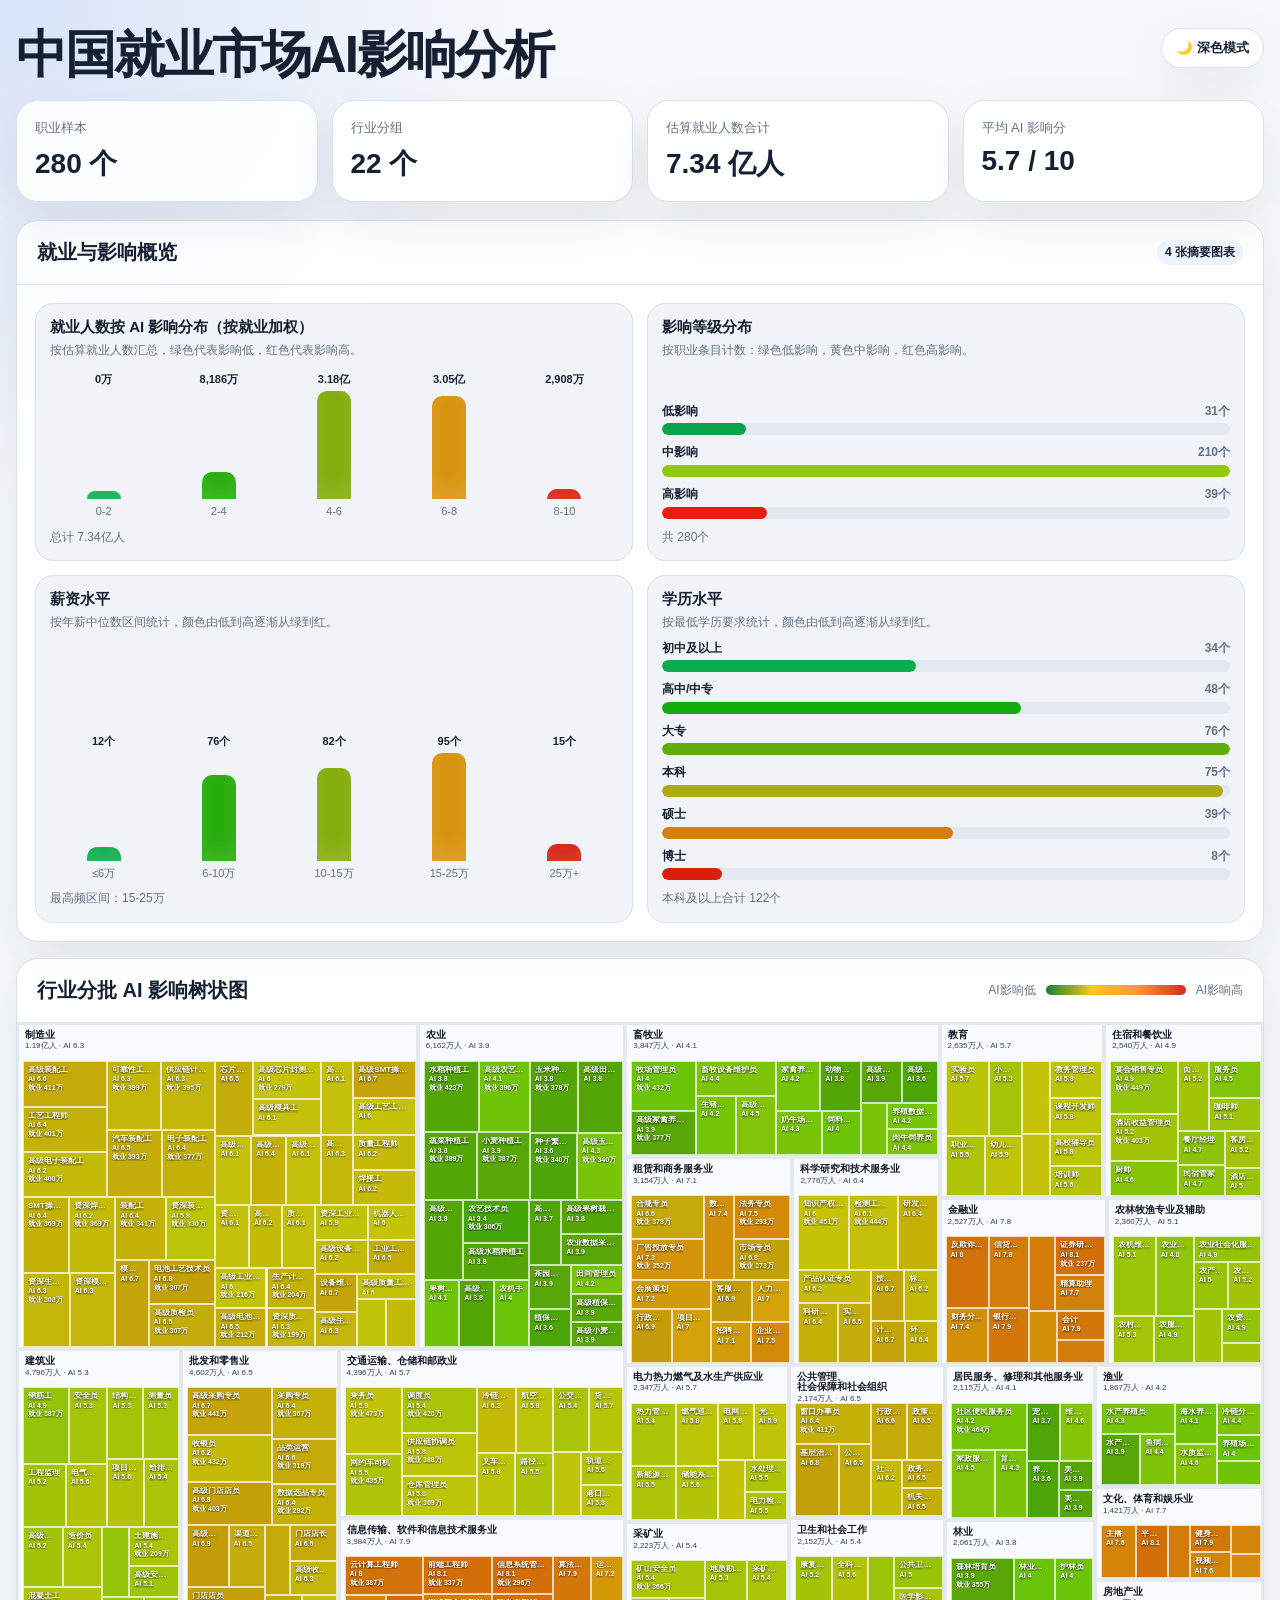
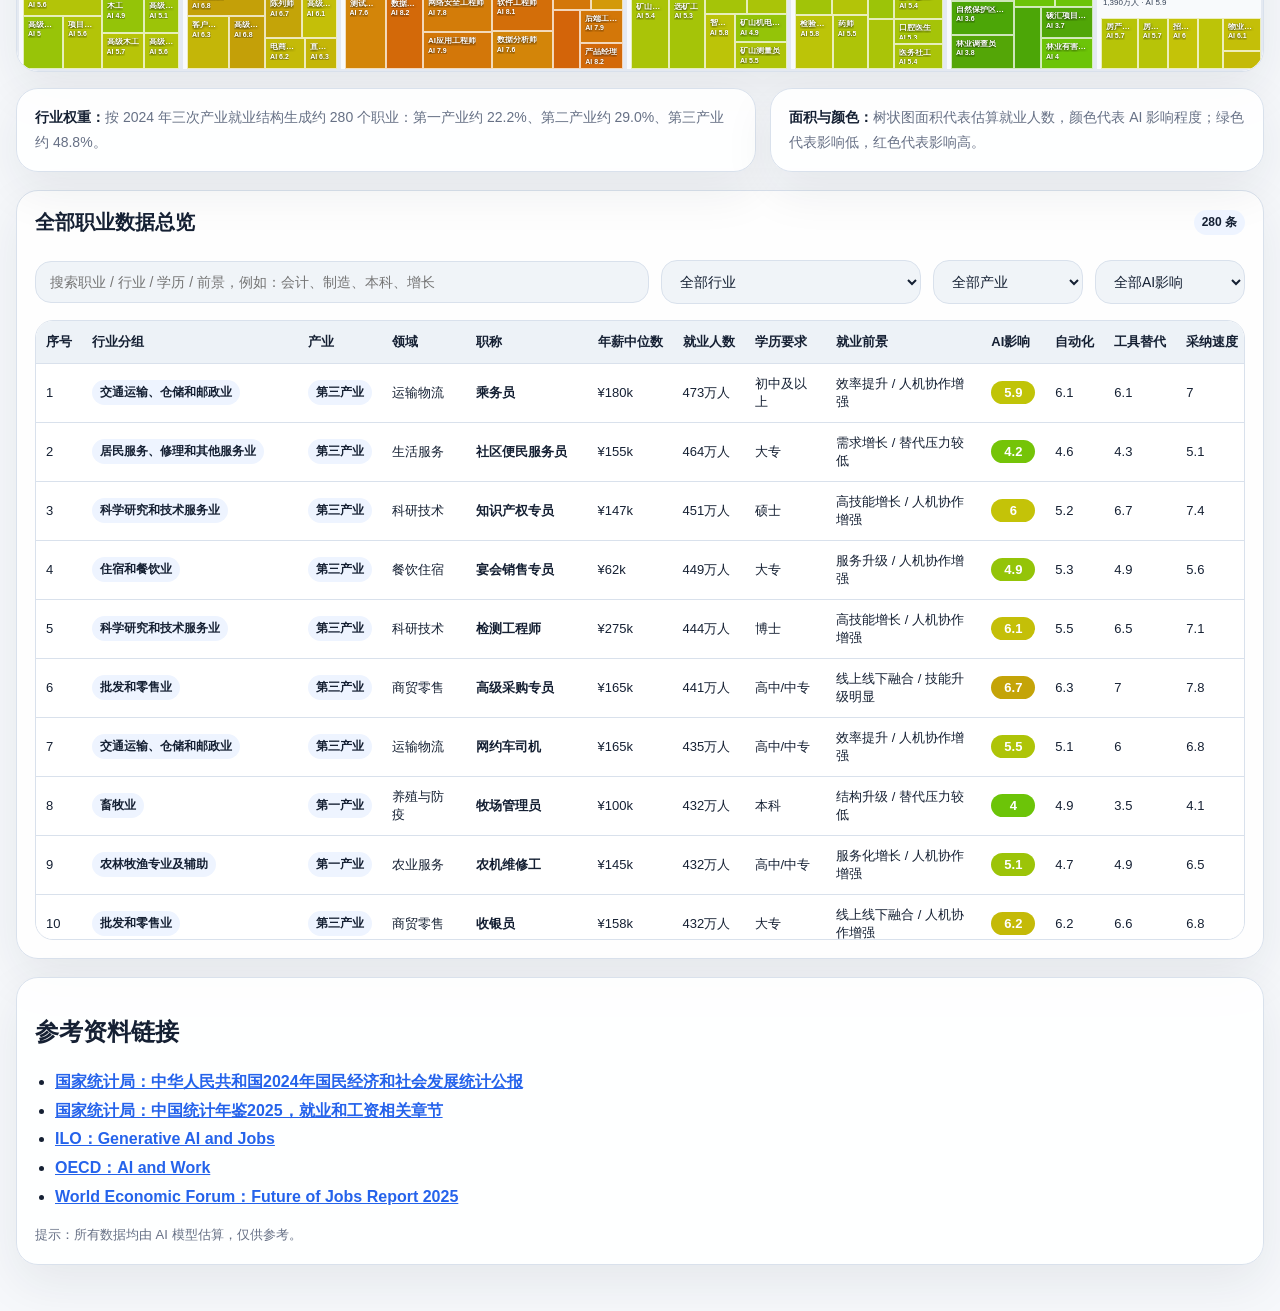
==== index.html @ 2dd942fc "Rename 中国就业市场ai影响分析_合并定稿版.html to index.html" ====
<!DOCTYPE html>
<html lang="zh-CN">
<head>
<meta charset="UTF-8" />
<meta name="viewport" content="width=device-width, initial-scale=1.0" />
<title>中国就业市场AI影响分析</title>
<style>
:root{--bg:#f6f8fb;--panel:#fff;--panel2:#f0f4f8;--text:#152033;--muted:#667085;--border:#d9e1ec;--shadow:0 18px 50px rgba(20,32,51,.08);--accent:#2563eb;--chip:#eef4ff;--head:#edf2f7;--cat:rgba(255,255,255,.58);--catText:#0f172a;--catSubText:#334155;--catShadow:0 1px 2px rgba(255,255,255,.95),0 0 4px rgba(255,255,255,.7)}body.dark{--bg:#0b1020;--panel:#121a2c;--panel2:#19243a;--text:#eef4ff;--muted:#a8b3c7;--border:#2a3955;--shadow:0 20px 60px rgba(0,0,0,.28);--accent:#60a5fa;--chip:#1d2c4c;--head:#1d2940;--cat:rgba(10,18,34,.54);--catText:#fff;--catSubText:#e5edff;--catShadow:0 1px 3px rgba(0,0,0,.8)}*{box-sizing:border-box}body{margin:0;font-family:-apple-system,BlinkMacSystemFont,"Segoe UI","PingFang SC","Microsoft YaHei",sans-serif;color:var(--text);background:radial-gradient(circle at top left,rgba(37,99,235,.14),transparent 32rem),var(--bg)}.page{width:min(1480px,calc(100vw - 32px));margin:auto;padding:28px 0 46px}header{display:flex;justify-content:space-between;gap:18px;align-items:flex-start;margin-bottom:18px}h1{margin:0;font-size:clamp(30px,4vw,52px);letter-spacing:-.04em;line-height:1.05}.theme{border:1px solid var(--border);background:var(--panel);color:var(--text);border-radius:999px;padding:10px 14px;box-shadow:var(--shadow);cursor:pointer;font-weight:800;white-space:nowrap}.grid{display:grid;grid-template-columns:repeat(4,1fr);gap:14px;margin:18px 0}.card{background:color-mix(in srgb,var(--panel) 88%,transparent);border:1px solid var(--border);border-radius:22px;box-shadow:var(--shadow)}.stat{padding:18px}.label{color:var(--muted);font-size:13px;margin-bottom:8px}.value{font-size:28px;font-weight:900}.head{display:flex;align-items:center;justify-content:space-between;gap:12px;padding:18px 20px;border-bottom:1px solid var(--border)}.head h2{margin:0;font-size:20px;writing-mode:horizontal-tb}.tag{display:inline-flex;border-radius:999px;padding:4px 8px;background:var(--chip);font-weight:800;font-size:12px;white-space:nowrap}.legend{display:flex;gap:10px;align-items:center;color:var(--muted);font-size:12px;white-space:nowrap}.bar{width:140px;height:10px;border-radius:999px;background:linear-gradient(90deg,#15803d,#facc15,#fb923c,#dc2626)}.chart-section{margin:0 0 16px}.chart-grid{display:grid;grid-template-columns:repeat(2,minmax(0,1fr));gap:14px;padding:18px}.chart-card{border:1px solid var(--border);background:var(--panel2);border-radius:18px;padding:14px;min-height:235px;display:flex;flex-direction:column}.chart-card h3{margin:0 0 4px;font-size:15px;line-height:1.25}.chart-sub{color:var(--muted);font-size:12px;line-height:1.5;margin-bottom:10px}.chart-foot{margin-top:10px;color:var(--muted);font-size:12px;line-height:1.45}.vchart{display:flex;align-items:flex-end;gap:8px;height:150px;margin-top:auto}.vcol{flex:1;min-width:0;display:flex;flex-direction:column;align-items:center;justify-content:flex-end;gap:6px}.vnum{font-size:11px;font-weight:800;color:var(--text);line-height:1;text-align:center}.vbar-wrap{height:108px;display:flex;align-items:flex-end;width:100%;justify-content:center}.vbar{width:min(34px,100%);border-radius:10px 10px 0 0;box-shadow:inset 0 -10px 18px rgba(255,255,255,.12)}.vlabel{font-size:11px;color:var(--muted);text-align:center;line-height:1.2;word-break:break-word}.hchart{display:grid;gap:10px;margin-top:auto}.hrow{display:grid;gap:4px}.hmeta{display:flex;justify-content:space-between;gap:10px;font-size:12px;line-height:1.3}.hmeta span:first-child{color:var(--text);font-weight:700}.hmeta span:last-child{color:var(--muted);font-weight:800}.htrack{height:12px;border-radius:999px;background:color-mix(in srgb,var(--border) 55%,transparent);overflow:hidden}.hfill{height:100%;border-radius:999px}#treemap{position:relative;width:100%;height:min(72vh,800px);min-height:560px;background:var(--panel2);overflow:hidden;border-radius:0 0 22px 22px}.cat{position:absolute;border:2px solid color-mix(in srgb,var(--border) 72%,white 28%);background:var(--cat);overflow:hidden}.cat-label{position:absolute;left:6px;top:5px;right:6px;z-index:4;pointer-events:none;line-height:1.08}.cat-label b{display:block;max-width:100%;overflow:visible;text-overflow:clip;white-space:normal;word-break:keep-all;font-size:10px;line-height:1.08;color:var(--catText);text-shadow:var(--catShadow)}.cat-label span{display:block;margin-top:2px;font-size:8px;line-height:1.05;color:var(--catSubText);text-shadow:var(--catShadow)}.cat.small-cat .cat-label b{font-size:8px}.cat.small-cat .cat-label span{font-size:6.5px}.tile{position:absolute;border:1px solid rgba(255,255,255,.72);overflow:hidden;color:#fff;cursor:pointer;transition:.12s}.tile:hover,.tile.selected{transform:scale(1.018);z-index:8;filter:brightness(1.08);box-shadow:0 10px 28px rgba(0,0,0,.2);outline:2px solid rgba(255,255,255,.85)}.tile-top{position:absolute;left:4px;top:4px;right:4px;display:grid;gap:1px;pointer-events:none;max-height:calc(100% - 8px);overflow:hidden}.tile-title,.tile-score,.tile-emp{width:fit-content;max-width:100%;padding:0;background:transparent;overflow:hidden;text-overflow:ellipsis;white-space:nowrap;font-size:8px;font-weight:900;line-height:1.08;text-shadow:0 1px 3px rgba(0,0,0,.82)}.tile-score,.tile-emp{font-size:7px}.tooltip{position:fixed;pointer-events:none;z-index:20;width:270px;background:rgba(15,23,42,.94);color:white;border:1px solid rgba(255,255,255,.15);border-radius:16px;padding:12px;box-shadow:0 18px 45px rgba(0,0,0,.25);font-size:12px;line-height:1.6;opacity:0;transform:translateY(6px);transition:.08s}.tooltip.show{opacity:1;transform:translateY(0)}.tooltip strong{display:block;font-size:15px;margin-bottom:4px}.side-detail{position:fixed;z-index:60;width:min(330px,calc(100vw - 24px));max-height:min(72vh,620px);overflow:auto;display:none;background:var(--panel);color:var(--text);border:1px solid var(--border);border-radius:20px;box-shadow:0 24px 70px rgba(0,0,0,.32);padding:14px}.side-detail.show{display:block}.side-head{display:flex;justify-content:space-between;gap:8px;align-items:flex-start;border-bottom:1px solid var(--border);padding-bottom:10px;margin-bottom:10px}.side-kicker{color:var(--muted);font-size:12px;margin-bottom:4px;line-height:1.4}.side-title{font-size:19px;font-weight:950;line-height:1.22;letter-spacing:-.02em}.side-close{flex:0 0 auto;width:30px;height:30px;border:1px solid var(--border);border-radius:999px;background:var(--panel2);color:var(--text);cursor:pointer;font-size:17px}.mini-grid{display:grid;grid-template-columns:1fr 1fr;gap:8px;margin:10px 0}.mini-stat{border:1px solid var(--border);border-radius:14px;background:var(--panel2);padding:8px}.mini-stat span{display:block;color:var(--muted);font-size:11px}.mini-stat b{display:block;margin-top:3px;font-size:15px}.side-section{padding-top:10px;margin-top:10px;border-top:1px solid var(--border);font-size:13px;line-height:1.65}.side-section h4{margin:0 0 6px;font-size:14px}.side-section p{margin:0}.impact-list{padding-left:18px;margin:6px 0 0}.impact-list li{margin:5px 0}.notes{display:grid;grid-template-columns:1.2fr .8fr;gap:14px;margin:16px 0}.note-box{padding:16px 18px;color:var(--muted);line-height:1.8;font-size:14px}.note-box b{color:var(--text)}.bottom{margin-top:18px;padding:18px}.search-row{display:grid;grid-template-columns:1fr auto auto auto;gap:12px;align-items:center;margin:12px 0 16px}.search,.select{width:100%;border:1px solid var(--border);background:var(--panel2);color:var(--text);border-radius:16px;padding:12px 14px;outline:none;font-size:14px}.select{min-width:150px}.table-wrap{max-height:620px;overflow:auto;border:1px solid var(--border);border-radius:18px;background:var(--panel)}table{width:100%;min-width:1360px;border-collapse:collapse;font-size:13px}th{position:sticky;top:0;z-index:1;background:var(--head);text-align:left;padding:12px 10px;border-bottom:1px solid var(--border);white-space:nowrap}td{padding:11px 10px;border-bottom:1px solid var(--border);vertical-align:middle}tbody tr{cursor:pointer}tbody tr:hover{background:color-mix(in srgb,var(--accent) 8%,transparent)}.pill{display:inline-flex;min-width:44px;justify-content:center;border-radius:999px;padding:4px 8px;color:#fff;font-weight:900}.action{color:var(--accent);font-weight:900;white-space:nowrap}.refs{margin-top:18px;padding:18px}.refs ul{margin:10px 0 0;padding-left:20px;line-height:1.8}.refs a{color:var(--accent);font-weight:800}.refs-tip{margin:12px 0 0;color:var(--muted);font-size:13px;line-height:1.7}@media(max-width:1100px){.search-row{grid-template-columns:1fr 1fr}.grid{grid-template-columns:repeat(2,1fr)}}@media(max-width:980px){header{flex-direction:column}.notes{grid-template-columns:1fr}.chart-grid{grid-template-columns:1fr}}@media(max-width:620px){.page{width:min(100vw - 16px,1480px);padding-top:14px}.grid{grid-template-columns:1fr;gap:10px}.stat{padding:12px}.value{font-size:24px}.head{align-items:flex-start;flex-direction:column}.chart-grid{padding:8px}.chart-card{min-height:auto;padding:10px;border-radius:16px}.chart-card h3{font-size:12.5px;line-height:1.18;margin-bottom:4px}.chart-sub{display:none}.chart-foot{font-size:10px;line-height:1.25;margin-top:8px}.vchart{height:112px;gap:6px}.vbar-wrap{height:72px}.vnum{font-size:8px;line-height:1.05}.vlabel{font-size:9px;line-height:1.08}.hmeta{font-size:10px}.htrack{height:10px}.treemap-head{gap:6px;padding:12px 12px 8px}.treemap-head h2{font-size:13px;line-height:1.15;width:100%;white-space:normal}.legend{width:100%;font-size:10px;gap:5px;justify-content:flex-start;overflow:hidden}.bar{width:84px;height:7px;flex:0 0 84px}#treemap{height:58vh;min-height:460px}.cat-label{left:2px;top:2px;right:2px;line-height:.92}.cat-label b{font-size:4.6px;line-height:.92;max-height:9px;overflow:hidden}.cat-label span{display:block;font-size:3.2px;line-height:.92;margin-top:0;opacity:.82;max-height:4px;overflow:hidden}.cat.small-cat .cat-label b{font-size:4px;max-height:7px}.cat.small-cat .cat-label span{display:none}.tile-top{left:2px;top:2px;right:2px;gap:0}.tile-title{font-size:5.5px;line-height:1}.tile-score,.tile-emp{font-size:4.8px;line-height:1}.note-box{font-size:12px;padding:12px}.bottom{margin-top:12px;padding:10px;border-radius:16px}.bottom .head{flex-direction:row!important;align-items:center!important;justify-content:space-between!important}.bottom .head h2{font-size:16px}.bottom .tag{font-size:10px;padding:3px 7px}.search-row{grid-template-columns:1fr;margin:8px 0 10px}.search,.select{font-size:12px;padding:9px 10px;border-radius:12px}.table-wrap{max-height:38vh;border-radius:12px;border:none;background:transparent;overflow:auto}.table-wrap table{min-width:0;width:100%;font-size:11px;border-collapse:separate;border-spacing:0 8px}.table-wrap thead{display:none}.table-wrap tbody,.table-wrap tr,.table-wrap td{display:block}.table-wrap tr{background:var(--panel);border:1px solid var(--border);border-radius:12px;padding:8px;box-shadow:0 8px 22px rgba(20,32,51,.06)}.table-wrap td{border:0;padding:3px 0}.table-wrap td:nth-child(1),.table-wrap td:nth-child(3),.table-wrap td:nth-child(4),.table-wrap td:nth-child(8),.table-wrap td:nth-child(9),.table-wrap td:nth-child(11),.table-wrap td:nth-child(12),.table-wrap td:nth-child(13),.table-wrap td:nth-child(14),.table-wrap td:nth-child(15){display:none}.table-wrap td:nth-child(2)::before{content:"行业：";color:var(--muted);font-weight:700}.table-wrap td:nth-child(5)::before{content:"职业：";color:var(--muted);font-weight:700}.table-wrap td:nth-child(6)::before{content:"年薪：";color:var(--muted);font-weight:700}.table-wrap td:nth-child(7)::before{content:"就业：";color:var(--muted);font-weight:700}.table-wrap td:nth-child(10)::before{content:"AI影响：";color:var(--muted);font-weight:700}.tag{font-size:9px;padding:2px 5px}.pill{min-width:30px;padding:2px 5px;font-size:10px}.side-detail{left:10px!important;right:10px!important;top:10px!important;width:auto!important;max-height:48vh!important;padding:9px!important;border-radius:16px!important;font-size:11px!important}.side-title{font-size:15px;line-height:1.15}.side-kicker{font-size:10px;line-height:1.25}.side-close{width:24px;height:24px;font-size:14px}.mini-grid{gap:5px;margin:7px 0}.mini-stat{padding:6px;border-radius:10px}.mini-stat span{font-size:9px}.mini-stat b{font-size:12px}.side-section{font-size:10.5px;line-height:1.45;padding-top:7px;margin-top:7px}.side-section h4{font-size:11.5px;margin-bottom:4px}.impact-list{padding-left:14px;margin-top:4px}.impact-list li{margin:3px 0}.refs{padding:12px}.refs h2{font-size:16px}}
</style>
</head>
<body>
<div class="page">
<header><div><h1>中国就业市场AI影响分析</h1></div><button class="theme" id="themeToggle">🌙 深色模式</button></header>
<section class="grid" id="statsGrid"></section>
<section class="card chart-section"><div class="head"><h2>就业与影响概览</h2><span class="tag">4 张摘要图表</span></div><div class="chart-grid" id="chartsPanel"></div></section>
<section class="card treemap-card"><div class="head treemap-head"><h2>行业分批 AI 影响树状图</h2><div class="legend"><span>AI影响低</span><span class="bar"></span><span>AI影响高</span></div></div><div id="treemap"></div></section>
<section class="notes"><div class="card note-box"><b>行业权重：</b>按 2024 年三次产业就业结构生成约 280 个职业：第一产业约 22.2%、第二产业约 29.0%、第三产业约 48.8%。</div><div class="card note-box"><b>面积与颜色：</b>树状图面积代表估算就业人数，颜色代表 AI 影响程度；绿色代表影响低，红色代表影响高。</div></section>
<section class="card bottom"><div class="head" style="padding:0 0 12px;border-bottom:none"><h2>全部职业数据总览</h2><span class="tag" id="tableCount">280 条</span></div><div class="search-row"><input id="searchInput" class="search" type="search" placeholder="搜索职业 / 行业 / 学历 / 前景，例如：会计、制造、本科、增长"><select id="industryFilter" class="select"><option value="">全部行业</option></select><select id="sectorFilter" class="select"><option value="">全部产业</option><option>第一产业</option><option>第二产业</option><option>第三产业</option></select><select id="riskFilter" class="select"><option value="">全部AI影响</option><option value="high">高影响 7-10</option><option value="mid">中影响 4-6.9</option><option value="low">低影响 0-3.9</option></select></div><div class="table-wrap"><table><thead><tr><th>序号</th><th>行业分组</th><th>产业</th><th>领域</th><th>职称</th><th>年薪中位数</th><th>就业人数</th><th>学历要求</th><th>就业前景</th><th>AI影响</th><th>自动化</th><th>工具替代</th><th>采纳速度</th><th>物理/社交</th><th>操作</th></tr></thead><tbody id="tableBody"></tbody></table></div></section>
<section class="card refs"><h2>参考资料链接</h2><ul><li><a target="_blank" href="https://www.stats.gov.cn/sj/zxfb/202502/t20250228_1958817.html">国家统计局：中华人民共和国2024年国民经济和社会发展统计公报</a></li><li><a target="_blank" href="https://www.stats.gov.cn/sj/ndsj/2025/indexch.htm">国家统计局：中国统计年鉴2025，就业和工资相关章节</a></li><li><a target="_blank" href="https://www.ilo.org/publications/generative-ai-and-jobs-global-analysis-potential-effects-job-quantity-and">ILO：Generative AI and Jobs</a></li><li><a target="_blank" href="https://www.oecd.org/employment/ai-and-work/">OECD：AI and Work</a></li><li><a target="_blank" href="https://www.weforum.org/publications/the-future-of-jobs-report-2025/">World Economic Forum：Future of Jobs Report 2025</a></li></ul><p class="refs-tip">提示：所有数据均由 AI 模型估算，仅供参考。</p></section>
</div>
<div class="tooltip" id="tooltip"></div>
<div class="side-detail" id="sideDetail" aria-live="polite"></div>
<script>
const sectorTotals={"第一产业":16298,"第二产业":21275,"第三产业":35866};
const industryTargets=[
{industry:"农业",sector:"第一产业",count:22,field:"种植与农技",jobs:["水稻种植工","小麦种植工","玉米种植工","蔬菜种植工","果树栽培工","茶园管理员","农艺技术员","田间管理员","植保无人机操作员","种子繁育员","农机手","农业数据采集员"],income:[42000,105000],edu:["初中及以上","高中/中专","大专","本科"],outlook:"稳中有增",auto:4.1,tool:3.8,adopt:4.5,physical:7.8},
{industry:"林业",sector:"第一产业",count:8,field:"林业生态",jobs:["护林员","森林培育员","苗木培育员","林业调查员","林业有害生物防治员","自然保护区巡护员","碳汇项目助理","林业技术员"],income:[46000,115000],edu:["初中及以上","高中/中专","大专","本科"],outlook:"政策支撑",auto:3.8,tool:4.2,adopt:4.4,physical:7.3},
{industry:"畜牧业",sector:"第一产业",count:14,field:"养殖与防疫",jobs:["生猪养殖员","肉牛饲养员","家禽养殖员","饲料配方员","动物防疫员","牧场管理员","奶牛场技术员","养殖数据管理员","兽医助理","畜牧设备维护员"],income:[48000,125000],edu:["初中及以上","高中/中专","大专","本科"],outlook:"结构升级",auto:4.5,tool:4.1,adopt:4.8,physical:7.4},
{industry:"渔业",sector:"第一产业",count:8,field:"水产养殖",jobs:["水产养殖员","鱼病防治员","海水养殖技术员","捕捞船员","水产质检员","养殖场管理员","水质监测员","冷链分拣员"],income:[50000,130000],edu:["初中及以上","高中/中专","大专","本科"],outlook:"品质化增长",auto:4.4,tool:4.3,adopt:4.8,physical:7.2},
{industry:"农林牧渔专业及辅助",sector:"第一产业",count:10,field:"农业服务",jobs:["农业社会化服务员","农产品质检员","农资销售顾问","农机维修工","农村电商运营","农产品经纪人","农服调度员","农业保险查勘员","乡村规划助理","合作社管理员"],income:[52000,150000],edu:["高中/中专","大专","本科"],outlook:"服务化增长",auto:5.1,tool:5.5,adopt:5.8,physical:6.2},
{industry:"采矿业",sector:"第二产业",count:8,field:"能源矿产",jobs:["采矿技术员","矿山安全员","地质勘探员","矿山机电维修工","选矿工","矿山调度员","智能矿山巡检员","矿山测量员"],income:[75000,220000],edu:["高中/中专","大专","本科"],outlook:"安全智能化",auto:5.4,tool:5.8,adopt:6.2,physical:7.0},
{industry:"制造业",sector:"第二产业",count:44,field:"工业制造",jobs:["装配工","数控机床操作员","质检员","生产计划员","工业工程技术员","模具工","焊接工","设备维修工","SMT操作员","电子装配工","芯片封测技术员","工艺工程师","质量工程师","电池工艺技术员","汽车装配工","机器人调试员","供应链计划员","可靠性工程师"],income:[60000,260000],edu:["初中及以上","高中/中专","大专","本科","硕士"],outlook:"自动化升级",auto:6.4,tool:6.2,adopt:7.0,physical:5.4},
{industry:"电力热力燃气及水生产供应业",sector:"第二产业",count:9,field:"能源公用事业",jobs:["电气运行值班员","电网调度员","新能源运维工程师","燃气巡检员","水处理技术员","热力管网维护员","电力检修工","光伏运维员","储能系统技术员"],income:[72000,230000],edu:["高中/中专","大专","本科","硕士"],outlook:"新能源带动",auto:5.5,tool:6.1,adopt:6.7,physical:6.4},
{industry:"建筑业",sector:"第二产业",count:20,field:"建筑工程",jobs:["土建施工员","钢筋工","木工","混凝土工","安全员","造价员","测量员","项目资料员","BIM建模员","结构工程师","给排水工程师","电气工程师","工程监理","项目经理"],income:[62000,260000],edu:["初中及以上","高中/中专","大专","本科","硕士"],outlook:"存量转型",auto:5.2,tool:6.0,adopt:5.8,physical:6.6},
{industry:"批发和零售业",sector:"第三产业",count:18,field:"商贸零售",jobs:["门店店员","收银员","采购专员","品类运营","陈列师","门店店长","电商运营","客服专员","直播运营","数据选品专员","渠道经理","客户成功经理"],income:[50000,190000],edu:["高中/中专","大专","本科"],outlook:"线上线下融合",auto:6.7,tool:7.1,adopt:7.2,physical:5.0},
{industry:"交通运输、仓储和邮政业",sector:"第三产业",count:14,field:"运输物流",jobs:["网约车司机","公交司机","货车司机","调度员","轨道交通站务员","乘务员","港口操作员","航空地勤","物流调度员","仓库管理员","路径规划专员","冷链运维员","叉车司机","供应链协调员"],income:[56000,185000],edu:["初中及以上","高中/中专","大专","本科"],outlook:"效率提升",auto:5.9,tool:5.9,adopt:6.5,physical:6.6},
{industry:"住宿和餐饮业",sector:"第三产业",count:10,field:"餐饮住宿",jobs:["厨师","面点师","服务员","酒店前台","客房管理员","餐厅经理","咖啡师","民宿管家","宴会销售专员","酒店收益管理员"],income:[48000,160000],edu:["初中及以上","高中/中专","大专","本科"],outlook:"服务升级",auto:4.8,tool:5.1,adopt:5.7,physical:7.0},
{industry:"信息传输、软件和信息技术服务业",sector:"第三产业",count:14,field:"信息技术",jobs:["软件工程师","前端工程师","后端工程师","测试工程师","数据分析师","算法工程师","数据工程师","AI应用工程师","产品经理","网络安全工程师","运维工程师","云计算工程师","数据标注主管","信息系统管理员"],income:[100000,480000],edu:["大专","本科","硕士","博士"],outlook:"结构性增长",auto:7.0,tool:8.3,adopt:8.7,physical:2.7},
{industry:"金融业",sector:"第三产业",count:10,field:"金融财经",jobs:["银行柜员","客户经理","信贷审核员","保险代理人","理财顾问","证券研究助理","反欺诈分析员","精算助理","会计","财务分析师"],income:[70000,330000],edu:["大专","本科","硕士"],outlook:"智能化分化",auto:7.6,tool:8.0,adopt:8.0,physical:3.0},
{industry:"房地产业",sector:"第三产业",count:6,field:"地产服务",jobs:["房产经纪人","物业管理员","资产运营专员","招商专员","房产估价助理","楼宇管家"],income:[58000,220000],edu:["高中/中专","大专","本科"],outlook:"存量服务转型",auto:5.6,tool:6.2,adopt:6.0,physical:5.3},
{industry:"租赁和商务服务业",sector:"第三产业",count:12,field:"商务服务",jobs:["行政专员","人力资源专员","招聘顾问","企业咨询助理","市场专员","广告投放专员","法务专员","合规专员","会展策划","客服主管","数据运营专员","项目助理"],income:[62000,260000],edu:["大专","本科","硕士"],outlook:"专业化增长",auto:7.0,tool:7.7,adopt:7.4,physical:3.9},
{industry:"科学研究和技术服务业",sector:"第三产业",count:10,field:"科研技术",jobs:["科研助理","实验室技术员","知识产权专员","检测工程师","计量工程师","技术咨询顾问","产品认证专员","研发工程师","环境评估师","标准化工程师"],income:[76000,320000],edu:["大专","本科","硕士","博士"],outlook:"高技能增长",auto:6.0,tool:7.2,adopt:7.0,physical:4.9},
{industry:"教育",sector:"第三产业",count:10,field:"教育培训",jobs:["小学教师","中学教师","幼儿教师","职业教育讲师","高校辅导员","教务管理员","课程开发师","培训师","学习规划师","实验员"],income:[60000,240000],edu:["大专","本科","硕士","博士"],outlook:"质量升级",auto:5.4,tool:6.8,adopt:6.4,physical:6.5},
{industry:"卫生和社会工作",sector:"第三产业",count:10,field:"医疗健康",jobs:["护士","全科医生","口腔医生","药师","医学影像技师","检验技师","康复治疗师","公共卫生专员","健康管理师","医务社工"],income:[65000,360000],edu:["大专","本科","硕士","博士"],outlook:"长期增长",auto:5.0,tool:6.4,adopt:6.3,physical:7.0},
{industry:"文化、体育和娱乐业",sector:"第三产业",count:7,field:"文化传媒",jobs:["平面设计师","视频剪辑师","文案策划","新媒体运营","摄影师","主播","健身教练","编导","内容审核员"],income:[60000,260000],edu:["高中/中专","大专","本科","硕士"],outlook:"AI重塑",auto:7.5,tool:8.3,adopt:7.8,physical:3.8},
{industry:"公共管理、社会保障和社会组织",sector:"第三产业",count:8,field:"公共服务",jobs:["窗口办事员","行政审批专员","政务热线客服","公共项目专员","政策研究助理","机关文秘","基层治理专员","社保专员"],income:[56000,185000],edu:["大专","本科","硕士"],outlook:"数字政务升级",auto:6.5,tool:7.0,adopt:7.0,physical:4.9},
{industry:"居民服务、修理和其他服务业",sector:"第三产业",count:8,field:"生活服务",jobs:["家政服务员","养老护理员","育婴师","美容师","美发师","维修师傅","宠物护理师","社区便民服务员"],income:[48000,170000],edu:["初中及以上","高中/中专","大专"],outlook:"需求增长",auto:3.9,tool:4.5,adopt:4.9,physical:7.6}
];
function seededRandom(seed){let x=Math.sin(seed)*10000;return x-Math.floor(x)}function clamp(v,min,max){return Math.max(min,Math.min(max,v))}function jitter(base,index,spread=1.2){return clamp(base+(seededRandom(index*19.37)-.5)*spread,0,10)}function money(v){return "¥"+Math.round(v/1000).toLocaleString("zh-CN")+"k"}function people(v){return v.toLocaleString("zh-CN")+"万人"}function fmtPeopleShort(v){return v>=10000?`${(v/10000).toFixed(2)}亿`:`${Math.round(v).toLocaleString("zh-CN")}万`}function colorForScore(s){const hue=Math.max(4,145-s*14.2);const light=s>=7?43:s>=4?40:34;return `hsl(${hue},92%,${light}%)`}function degreeColor(index,total){const ratio=total<=1?0:index/(total-1);const hue=145-ratio*140;return `hsl(${hue},88%,${ratio>.62?45:36}%)`}function outlookText(base,score){if(score>=7.8)return base+" / 岗位重构快";if(score>=6.5)return base+" / 技能升级明显";if(score>=4.5)return base+" / 人机协作增强";return base+" / 替代压力较低"}
function generate(){const records=[];let id=1;const sectorCounts=industryTargets.reduce((m,t)=>{m[t.sector]=(m[t.sector]||0)+t.count;return m},{});industryTargets.forEach(target=>{const industryTotal=sectorTotals[target.sector]*(target.count/sectorCounts[target.sector]);for(let i=0;i<target.count;i++){const base=target.jobs[i%target.jobs.length];const prefixes=["","高级","资深","数字化","智能化","区域","现场","平台","综合","项目","初级","高级"];const prefix=prefixes[Math.floor(i/target.jobs.length)%prefixes.length];const title=(prefix&&!base.includes(prefix)?prefix:"")+base;const automation=Number(jitter(target.auto,id,1.6).toFixed(1));const aiTool=Number(jitter(target.tool,id+7,1.6).toFixed(1));const adoption=Number(jitter(target.adopt,id+13,1.5).toFixed(1));const physicalSocial=Number(jitter(target.physical,id+23,1.4).toFixed(1));const aiScore=Number(clamp(automation*.35+aiTool*.25+adoption*.25+(10-physicalSocial)*.15,0,10).toFixed(1));const income=Math.round((target.income[0]+seededRandom(id*5.91)*(target.income[1]-target.income[0]))/1000)*1000;const jobFactor=title.includes("员")||title.includes("工")||title.includes("司机")||title.includes("店员")||title.includes("服务员")?1.25:.85;const raw=industryTotal/target.count*(.55+seededRandom(id*3.17)*1.15)*jobFactor;records.push({id,industry:target.industry,sector:target.sector,field:target.field,title,income,employmentRaw:raw,employment:Math.max(2,Math.round(raw)),education:target.edu[Math.floor(seededRandom(id*8.33)*target.edu.length)],outlook:outlookText(target.outlook,aiScore),aiScore,automation,aiTool,adoption,physicalSocial});id++}});Object.keys(sectorTotals).forEach(sector=>{const items=records.filter(r=>r.sector===sector);const sum=items.reduce((s,r)=>s+r.employmentRaw,0);const factor=sectorTotals[sector]/sum;items.forEach(r=>r.employment=Math.max(1,Math.round(r.employmentRaw*factor)))});return records.sort((a,b)=>b.employment-a.employment)}
const occupations=generate(),tooltip=document.getElementById("tooltip"),sideDetail=document.getElementById("sideDetail"),chartsPanel=document.getElementById("chartsPanel");
function classifyImpact(score){return score>=7?"高影响":score>=4?"中影响":"低影响"}function fmtCount(v){return `${v.toLocaleString("zh-CN")}个`}function verticalChart(labels,values,formatter,colors){const max=Math.max(...values,1);return `<div class="vchart">${labels.map((label,i)=>{const h=Math.max(8,values[i]/max*100);const color=colors?colors[i]:degreeColor(i,labels.length);return `<div class="vcol"><div class="vnum">${formatter(values[i])}</div><div class="vbar-wrap"><div class="vbar" style="height:${h}%;background:${color}"></div></div><div class="vlabel">${label}</div></div>`}).join("")}</div>`}function horizontalChart(labels,values,formatter,colors){const max=Math.max(...values,1);return `<div class="hchart">${labels.map((label,i)=>{const color=colors?colors[i]:degreeColor(i,labels.length);return `<div class="hrow"><div class="hmeta"><span>${label}</span><span>${formatter(values[i])}</span></div><div class="htrack"><div class="hfill" style="width:${Math.max(6,values[i]/max*100)}%;background:${color}"></div></div></div>`}).join("")}</div>`}
function renderCharts(){const aiBins=[{label:"0-2",min:0,max:2},{label:"2-4",min:2,max:4},{label:"4-6",min:4,max:6},{label:"6-8",min:6,max:8},{label:"8-10",min:8,max:10.01}];const weightedEmployment=aiBins.map(bin=>occupations.filter(d=>d.aiScore>=bin.min&&d.aiScore<bin.max).reduce((s,d)=>s+d.employment,0));const levelLabels=["低影响","中影响","高影响"];const levelCounts=levelLabels.map(label=>occupations.filter(d=>classifyImpact(d.aiScore)===label).length);const salaryBands=[{label:"≤6万",test:v=>v<60000},{label:"6-10万",test:v=>v>=60000&&v<100000},{label:"10-15万",test:v=>v>=100000&&v<150000},{label:"15-25万",test:v=>v>=150000&&v<250000},{label:"25万+",test:v=>v>=250000}];const salaryValues=salaryBands.map(bin=>occupations.filter(d=>bin.test(d.income)).length);const eduLabels=["初中及以上","高中/中专","大专","本科","硕士","博士"];const eduValues=eduLabels.map(label=>occupations.filter(d=>d.education===label).length);const greenToRed5=aiBins.map((_,i)=>degreeColor(i,aiBins.length));const greenYellowRed=["hsl(145,88%,34%)","hsl(78,88%,42%)","hsl(4,88%,48%)"];const salaryColors=salaryBands.map((_,i)=>degreeColor(i,salaryBands.length));const eduColors=eduLabels.map((_,i)=>degreeColor(i,eduLabels.length));chartsPanel.innerHTML=[{title:"就业人数按 AI 影响分布（按就业加权）",sub:"按估算就业人数汇总，绿色代表影响低，红色代表影响高。",body:verticalChart(aiBins.map(b=>b.label),weightedEmployment,fmtPeopleShort,greenToRed5),foot:`总计 ${fmtPeopleShort(weightedEmployment.reduce((a,b)=>a+b,0))}人`},{title:"影响等级分布",sub:"按职业条目计数：绿色低影响，黄色中影响，红色高影响。",body:horizontalChart(levelLabels,levelCounts,fmtCount,greenYellowRed),foot:`共 ${fmtCount(levelCounts.reduce((a,b)=>a+b,0))}`},{title:"薪资水平",sub:"按年薪中位数区间统计，颜色由低到高逐渐从绿到红。",body:verticalChart(salaryBands.map(b=>b.label),salaryValues,fmtCount,salaryColors),foot:`最高频区间：${salaryBands[salaryValues.indexOf(Math.max(...salaryValues))].label}`},{title:"学历水平",sub:"按最低学历要求统计，颜色由低到高逐渐从绿到红。",body:horizontalChart(eduLabels,eduValues,fmtCount,eduColors),foot:`本科及以上合计 ${fmtCount(eduValues.slice(3).reduce((a,b)=>a+b,0))}`}].map(card=>`<article class="chart-card"><h3>${card.title}</h3><div class="chart-sub">${card.sub}</div>${card.body}<div class="chart-foot">${card.foot}</div></article>`).join("")}
function renderStats(){const total=occupations.reduce((s,d)=>s+d.employment,0),avg=occupations.reduce((s,d)=>s+d.aiScore,0)/occupations.length;document.getElementById("statsGrid").innerHTML=[{label:"职业样本",value:occupations.length+" 个"},{label:"行业分组",value:industryTargets.length+" 个"},{label:"估算就业人数合计",value:(total/10000).toFixed(2)+" 亿人"},{label:"平均 AI 影响分",value:avg.toFixed(1)+" / 10"}].map(i=>`<article class="card stat"><div class="label">${i.label}</div><div class="value">${i.value}</div></article>`).join("")}
function groupByIndustry(){return industryTargets.map(c=>{const items=occupations.filter(d=>d.industry===c.industry).sort((a,b)=>b.employment-a.employment);return{industry:c.industry,sector:c.sector,items,value:items.reduce((s,d)=>s+d.employment,0),avg:items.reduce((s,d)=>s+d.aiScore,0)/items.length,count:items.length}}).sort((a,b)=>b.value-a.value)}
function orderedBinary(items,x,y,w,h,valueKey="value"){if(!items.length)return[];if(items.length===1)return[{...items[0],x,y,w,h}];const sorted=[...items].sort((a,b)=>b[valueKey]-a[valueKey]);const total=sorted.reduce((s,i)=>s+i[valueKey],0);let acc=0,split=1,best=Infinity;for(let i=1;i<sorted.length;i++){acc+=sorted[i-1][valueKey];const diff=Math.abs(total/2-acc);if(diff<best){best=diff;split=i}}const left=sorted.slice(0,split),right=sorted.slice(split),lt=left.reduce((s,i)=>s+i[valueKey],0),ratio=lt/total;if(w>=h){const w1=w*ratio;return[...orderedBinary(left,x,y,w1,h,valueKey),...orderedBinary(right,x+w1,y,w-w1,h,valueKey)]}const h1=h*ratio;return[...orderedBinary(left,x,y,w,h1,valueKey),...orderedBinary(right,x,y+h1,w,h-h1,valueKey)]}
function renderTreemap(){closeSideDetail();const box=document.getElementById("treemap"),rect=box.getBoundingClientRect();const groups=groupByIndustry();const groupRects=orderedBinary(groups,0,0,rect.width,rect.height,"value");box.innerHTML="";groupRects.forEach(g=>{const cat=document.createElement("div");cat.className=`cat${(g.w<135||g.h<88)?" small-cat":""}`;cat.style.cssText=`left:${g.x}px;top:${g.y}px;width:${g.w}px;height:${g.h}px`;const isMobile=innerWidth<=620;const showMeta=!isMobile||(g.w>115&&g.h>70);const metaText=showMeta?`${fmtPeopleShort(g.value)}人 · AI ${g.avg.toFixed(1)}`:"";cat.innerHTML=`<div class="cat-label"><b title="${g.industry}">${g.industry}</b>${metaText?`<span>${metaText}</span>`:""}</div>`;const pad=4,labelH=isMobile?(showMeta?12:8):(g.h>90?36:26),innerX=pad,innerY=labelH,innerW=Math.max(0,g.w-pad*2),innerH=Math.max(0,g.h-labelH-pad);const itemRects=orderedBinary(g.items.map(i=>({...i,value:i.employment})),innerX,innerY,innerW,innerH,"value");itemRects.forEach(d=>{const area=d.w*d.h;const show=area>900&&d.w>30&&d.h>24;const showEmp=show&&area>1500&&d.w>46&&d.h>38;const shortTitle=d.title.length>8?d.title.slice(0,8)+"…":d.title;const tile=document.createElement("div");tile.className="tile";tile.setAttribute("role","button");tile.setAttribute("tabindex","0");tile.dataset.id=d.id;tile.style.cssText=`left:${d.x}px;top:${d.y}px;width:${d.w}px;height:${d.h}px;background:${colorForScore(d.aiScore)}`;tile.innerHTML=show?`<div class="tile-top"><div class="tile-title" title="${d.title}">${shortTitle}</div><div class="tile-score">AI ${d.aiScore}</div>${showEmp?`<div class="tile-emp">就业 ${d.employment}万</div>`:""}</div>`:"";tile.addEventListener("mousemove",e=>showTooltip(e,d));tile.addEventListener("mouseleave",hideTooltip);tile.addEventListener("click",e=>{e.stopPropagation();openSideDetail(d,tile)});tile.addEventListener("keydown",e=>{if(e.key==="Enter"||e.key===" "){e.preventDefault();openSideDetail(d,tile)}});cat.appendChild(tile)});box.appendChild(cat)})}
function showTooltip(e,d){tooltip.innerHTML=`<strong>${d.title}</strong><div>${d.sector} · ${d.industry} · ${d.field}</div><div>就业人数：${people(d.employment)}</div><div>年薪中位数：${money(d.income)}</div><div>学历要求：${d.education}</div><div>就业前景：${d.outlook}</div><div>AI影响：${d.aiScore}/10（自动化${d.automation}｜工具${d.aiTool}｜采纳${d.adoption}｜物理/社交${d.physicalSocial}）</div>`;tooltip.style.left=Math.min(e.clientX+14,innerWidth-290)+"px";tooltip.style.top=Math.min(e.clientY+14,innerHeight-220)+"px";tooltip.classList.add("show")}function hideTooltip(){tooltip.classList.remove("show")}
function impactLevel(s){return s>=7?"高影响：岗位内容会明显重构":s>=4?"中等影响：人机协作会增强":"低到中等影响：短期替代压力有限"}function titleDuty(t){if(t.includes("工程师"))return"方案设计、系统开发、技术测试、问题定位和跨团队协作";if(t.includes("员")||t.includes("工"))return"标准化执行、现场操作、质量检查、数据记录和流程配合";if(t.includes("经理")||t.includes("主管"))return"团队管理、流程协调、客户沟通、绩效跟踪和资源配置";if(t.includes("教师")||t.includes("讲师"))return"教学设计、课堂互动、学习反馈、测评辅导和课程改进";if(t.includes("医生")||t.includes("护士")||t.includes("药师"))return"诊疗支持、护理服务、风险识别、记录管理和患者沟通";return"信息处理、业务执行、客户沟通、流程协作和结果交付"}function automationText(s){return s>=7?"重复性文书、审核、标注、排程等任务容易被自动化。":s>=4?"部分流程可由 AI 辅助，但关键判断仍需要人工。":"工作高度依赖现场、经验或非标准动作，自动化空间较小。"}function toolText(s){return s>=7?"生成式 AI、数据分析工具和行业软件会直接改变产出方式。":s>=4?"AI 可提升检索、写作、分析、质检和沟通效率。":"AI 多作为辅助查询或记录工具，短期替代有限。"}function adoptionText(s){return s>=7?"行业数字化基础较好，AI 工具扩散速度快。":s>=4?"行业正在逐步采用智能工具，影响会渐进出现。":"行业采纳受现场条件、成本或制度限制，速度较慢。"}function physicalText(s){return s>=7?"大量依赖现场操作、身体技能或面对面服务，对替代形成缓冲。":s>=4?"仍需一定现场协作或人际沟通，AI 更偏辅助。":"工作主要是数字化信息任务，物理/强社交缓冲较弱。"}function advice(d){if(d.aiScore>=7)return"建议把 AI 作为核心工作工具：学习提示词、自动化流程、数据分析和行业软件集成，把竞争力转向复核、判断、客户沟通和复杂问题解决。";if(d.aiScore>=4)return"建议掌握常用 AI 工具，提高文档、表格、检索、质检、排程等效率，同时强化现场经验、沟通和业务判断。";return"建议关注智能设备和基础数字工具，但核心优势仍在现场技能、服务体验、责任心和专业经验。"}
function openSideDetail(d,anchor){document.querySelectorAll(".tile.selected").forEach(t=>t.classList.remove("selected"));if(anchor&&anchor.classList)anchor.classList.add("selected");hideTooltip();const impacts=[{name:"任务自动化潜力",score:d.automation,text:automationText(d.automation)},{name:"AI工具替代程度",score:d.aiTool,text:toolText(d.aiTool)},{name:"行业采纳速度",score:d.adoption,text:adoptionText(d.adoption)},{name:"物理/社交技能缓冲",score:d.physicalSocial,text:physicalText(d.physicalSocial)}];const strongest=impacts.map(i=>i.name==="物理/社交技能缓冲"?{...i,compareScore:10-i.score}:{...i,compareScore:i.score}).sort((a,b)=>b.compareScore-a.compareScore)[0];sideDetail.innerHTML=`<div class="side-head"><div><div class="side-kicker">${d.sector}<br>${d.industry} · ${d.field}</div><div class="side-title">${d.title}</div></div><button class="side-close" id="sideClose">×</button></div><div class="mini-grid"><div class="mini-stat"><span>AI影响评分</span><b>${d.aiScore}/10</b></div><div class="mini-stat"><span>就业人数</span><b>${people(d.employment)}</b></div><div class="mini-stat"><span>年薪中位数</span><b>${money(d.income)}</b></div><div class="mini-stat"><span>学历要求</span><b>${d.education}</b></div></div><div class="side-section" style="border-top:none;padding-top:0"><h4>职业介绍</h4><p>${d.title}属于${d.industry}行业，核心工作通常包括${titleDuty(d.title)}。当前就业前景判断为：${d.outlook}。</p></div><div class="side-section"><h4>AI主要影响</h4><p>综合判断为 <b>${impactLevel(d.aiScore)}</b>。影响最大的维度是：<b>${strongest.name}</b>。</p><ul class="impact-list">${impacts.map(i=>`<li><b>${i.name}：${i.score}/10。</b>${i.text}</li>`).join("")}</ul></div><div class="side-section"><h4>应对建议</h4><p>${advice(d)}</p></div>`;sideDetail.classList.add("show");positionSideDetail(anchor);document.getElementById("sideClose").addEventListener("click",closeSideDetail)}
function positionSideDetail(anchor){const r=anchor?anchor.getBoundingClientRect():document.getElementById("treemap").getBoundingClientRect();const gap=10,w=Math.min(330,innerWidth-24);sideDetail.style.width=w+"px";sideDetail.style.left="0px";sideDetail.style.top="0px";const h=sideDetail.offsetHeight||420;let left=r.right+gap;if(left+w>innerWidth-8)left=r.left-w-gap;if(left<8)left=Math.max(8,Math.min(r.left,innerWidth-w-8));let top=r.top;if(top+h>innerHeight-8)top=innerHeight-h-8;if(top<8)top=8;sideDetail.style.left=left+"px";sideDetail.style.top=top+"px"}
function closeSideDetail(){sideDetail.classList.remove("show");document.querySelectorAll(".tile.selected").forEach(t=>t.classList.remove("selected"))}
function bindRows(){document.querySelectorAll("#tableBody tr[data-id]").forEach(row=>{const d=occupations.find(i=>i.id===Number(row.dataset.id));row.addEventListener("click",()=>openSideDetail(d,row));row.addEventListener("keydown",e=>{if(e.key==="Enter"||e.key===" "){e.preventDefault();openSideDetail(d,row)}})})}
function renderTable(data){document.getElementById("tableCount").textContent=data.length+" 条";document.getElementById("tableBody").innerHTML=data.map((d,i)=>`<tr data-id="${d.id}" tabindex="0"><td>${i+1}</td><td><span class="tag">${d.industry}</span></td><td><span class="tag">${d.sector}</span></td><td>${d.field}</td><td><b>${d.title}</b></td><td>${money(d.income)}</td><td>${people(d.employment)}</td><td>${d.education}</td><td>${d.outlook}</td><td><span class="pill" style="background:${colorForScore(d.aiScore)}">${d.aiScore}</span></td><td>${d.automation}</td><td>${d.aiTool}</td><td>${d.adoption}</td><td>${d.physicalSocial}</td><td><span class="action">打开介绍</span></td></tr>`).join("");bindRows()}
function fillIndustryOptions(){document.getElementById("industryFilter").insertAdjacentHTML("beforeend",industryTargets.map(c=>`<option>${c.industry}</option>`).join(""))}
function filters(){const q=document.getElementById("searchInput").value.trim().toLowerCase(),industry=document.getElementById("industryFilter").value,sector=document.getElementById("sectorFilter").value,risk=document.getElementById("riskFilter").value;renderTable(occupations.filter(d=>{const blob=[d.industry,d.sector,d.field,d.title,d.education,d.outlook,d.aiScore].join(" ").toLowerCase();return(!q||blob.includes(q))&&(!industry||d.industry===industry)&&(!sector||d.sector===sector)&&(!risk||(risk==="high"&&d.aiScore>=7)||(risk==="mid"&&d.aiScore>=4&&d.aiScore<7)||(risk==="low"&&d.aiScore<4))}))}
document.getElementById("searchInput").addEventListener("input",filters);document.getElementById("industryFilter").addEventListener("change",filters);document.getElementById("sectorFilter").addEventListener("change",filters);document.getElementById("riskFilter").addEventListener("change",filters);document.getElementById("themeToggle").addEventListener("click",()=>{document.body.classList.toggle("dark");document.getElementById("themeToggle").textContent=document.body.classList.contains("dark")?"☀️ 浅色模式":"🌙 深色模式"});document.addEventListener("click",e=>{if(!sideDetail.contains(e.target)&&!e.target.closest(".tile")&&!e.target.closest("tbody tr"))closeSideDetail()});window.addEventListener("keydown",e=>{if(e.key==="Escape")closeSideDetail()});let resizeTimer;window.addEventListener("resize",()=>{clearTimeout(resizeTimer);resizeTimer=setTimeout(renderTreemap,120)});fillIndustryOptions();renderStats();renderCharts();renderTreemap();renderTable(occupations);
</script>
</body>
</html>
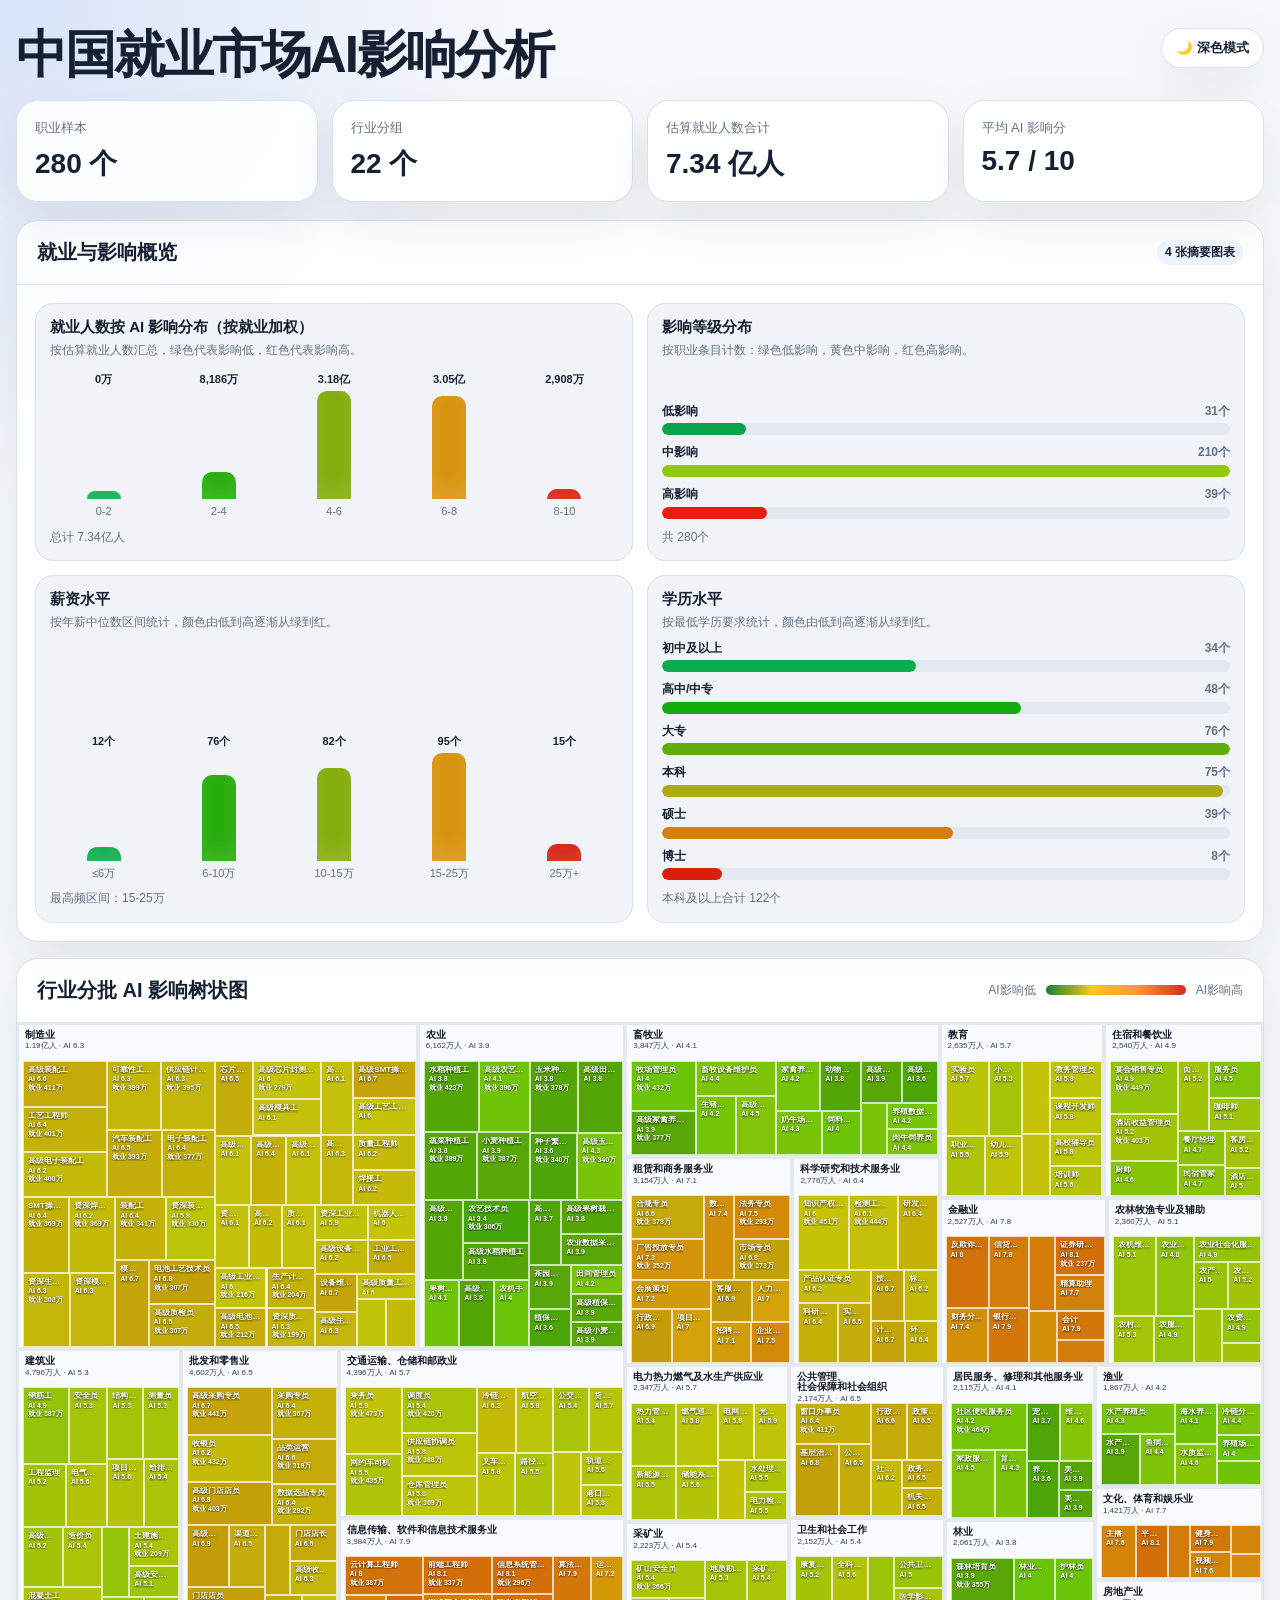
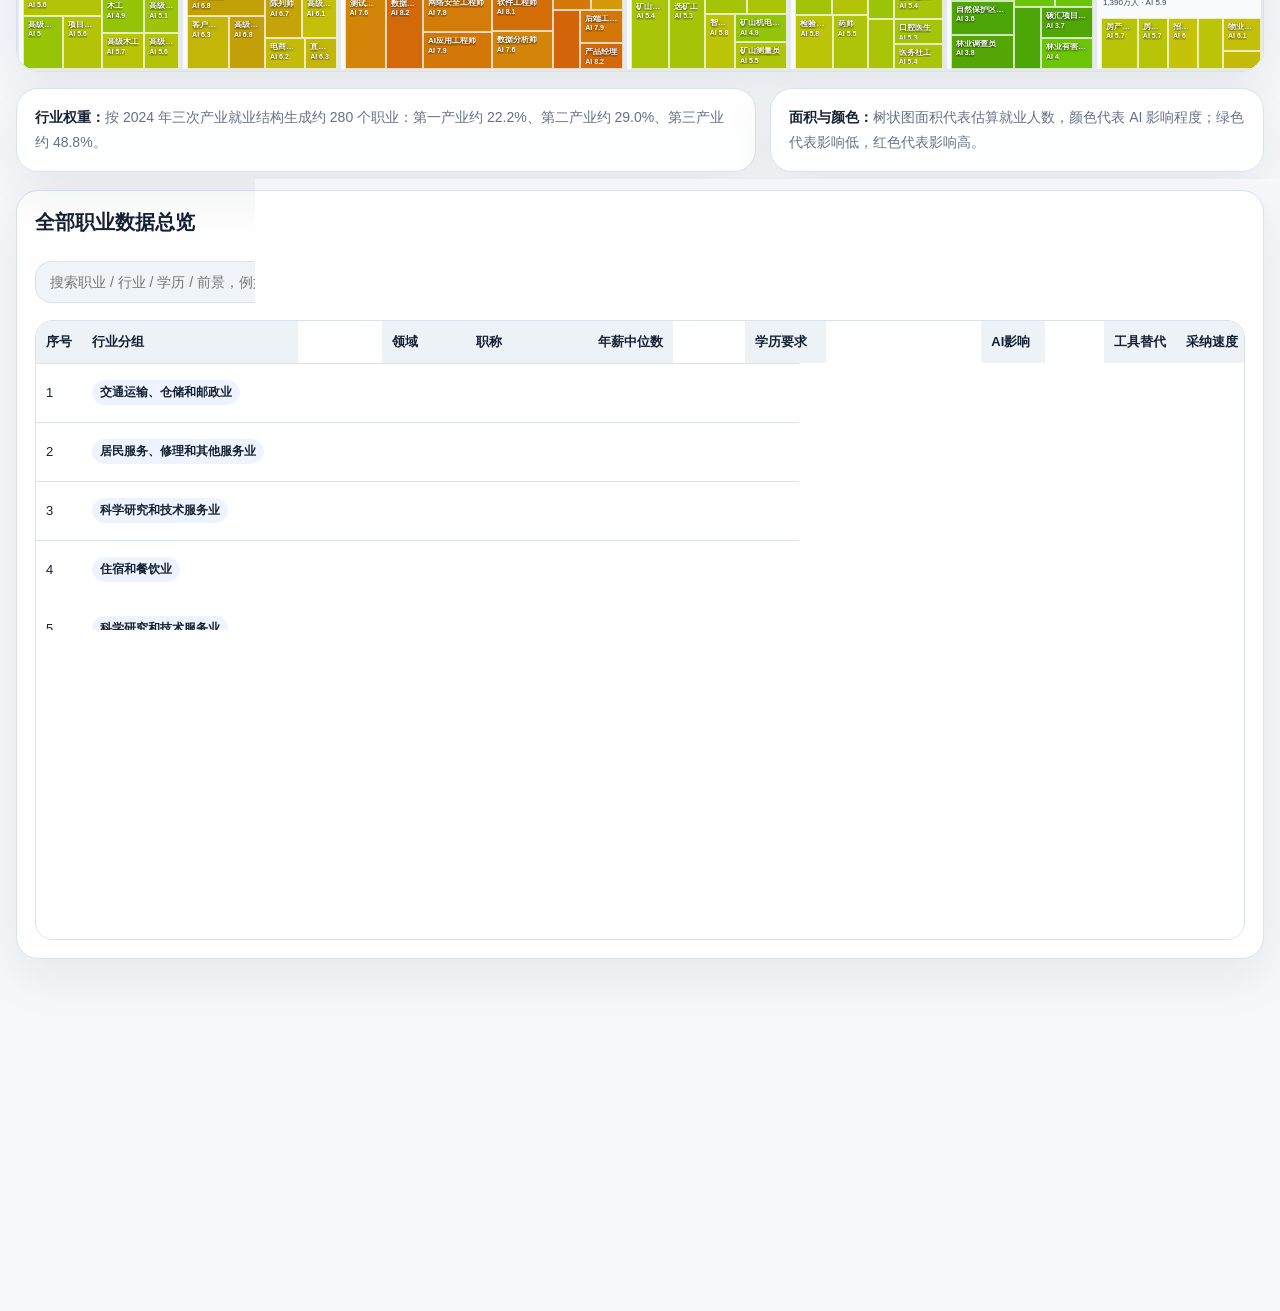
==== commit c8df7183: "Rename 中国就业市场ai影响分析_合并定稿版 2.html to index.html" ====
--- a/index.html
+++ b/index.html
@@ -6,6 +6,8 @@
 <title>中国就业市场AI影响分析</title>
 <style>
 :root{--bg:#f6f8fb;--panel:#fff;--panel2:#f0f4f8;--text:#152033;--muted:#667085;--border:#d9e1ec;--shadow:0 18px 50px rgba(20,32,51,.08);--accent:#2563eb;--chip:#eef4ff;--head:#edf2f7;--cat:rgba(255,255,255,.58);--catText:#0f172a;--catSubText:#334155;--catShadow:0 1px 2px rgba(255,255,255,.95),0 0 4px rgba(255,255,255,.7)}body.dark{--bg:#0b1020;--panel:#121a2c;--panel2:#19243a;--text:#eef4ff;--muted:#a8b3c7;--border:#2a3955;--shadow:0 20px 60px rgba(0,0,0,.28);--accent:#60a5fa;--chip:#1d2c4c;--head:#1d2940;--cat:rgba(10,18,34,.54);--catText:#fff;--catSubText:#e5edff;--catShadow:0 1px 3px rgba(0,0,0,.8)}*{box-sizing:border-box}body{margin:0;font-family:-apple-system,BlinkMacSystemFont,"Segoe UI","PingFang SC","Microsoft YaHei",sans-serif;color:var(--text);background:radial-gradient(circle at top left,rgba(37,99,235,.14),transparent 32rem),var(--bg)}.page{width:min(1480px,calc(100vw - 32px));margin:auto;padding:28px 0 46px}header{display:flex;justify-content:space-between;gap:18px;align-items:flex-start;margin-bottom:18px}h1{margin:0;font-size:clamp(30px,4vw,52px);letter-spacing:-.04em;line-height:1.05}.theme{border:1px solid var(--border);background:var(--panel);color:var(--text);border-radius:999px;padding:10px 14px;box-shadow:var(--shadow);cursor:pointer;font-weight:800;white-space:nowrap}.grid{display:grid;grid-template-columns:repeat(4,1fr);gap:14px;margin:18px 0}.card{background:color-mix(in srgb,var(--panel) 88%,transparent);border:1px solid var(--border);border-radius:22px;box-shadow:var(--shadow)}.stat{padding:18px}.label{color:var(--muted);font-size:13px;margin-bottom:8px}.value{font-size:28px;font-weight:900}.head{display:flex;align-items:center;justify-content:space-between;gap:12px;padding:18px 20px;border-bottom:1px solid var(--border)}.head h2{margin:0;font-size:20px;writing-mode:horizontal-tb}.tag{display:inline-flex;border-radius:999px;padding:4px 8px;background:var(--chip);font-weight:800;font-size:12px;white-space:nowrap}.legend{display:flex;gap:10px;align-items:center;color:var(--muted);font-size:12px;white-space:nowrap}.bar{width:140px;height:10px;border-radius:999px;background:linear-gradient(90deg,#15803d,#facc15,#fb923c,#dc2626)}.chart-section{margin:0 0 16px}.chart-grid{display:grid;grid-template-columns:repeat(2,minmax(0,1fr));gap:14px;padding:18px}.chart-card{border:1px solid var(--border);background:var(--panel2);border-radius:18px;padding:14px;min-height:235px;display:flex;flex-direction:column}.chart-card h3{margin:0 0 4px;font-size:15px;line-height:1.25}.chart-sub{color:var(--muted);font-size:12px;line-height:1.5;margin-bottom:10px}.chart-foot{margin-top:10px;color:var(--muted);font-size:12px;line-height:1.45}.vchart{display:flex;align-items:flex-end;gap:8px;height:150px;margin-top:auto}.vcol{flex:1;min-width:0;display:flex;flex-direction:column;align-items:center;justify-content:flex-end;gap:6px}.vnum{font-size:11px;font-weight:800;color:var(--text);line-height:1;text-align:center}.vbar-wrap{height:108px;display:flex;align-items:flex-end;width:100%;justify-content:center}.vbar{width:min(34px,100%);border-radius:10px 10px 0 0;box-shadow:inset 0 -10px 18px rgba(255,255,255,.12)}.vlabel{font-size:11px;color:var(--muted);text-align:center;line-height:1.2;word-break:break-word}.hchart{display:grid;gap:10px;margin-top:auto}.hrow{display:grid;gap:4px}.hmeta{display:flex;justify-content:space-between;gap:10px;font-size:12px;line-height:1.3}.hmeta span:first-child{color:var(--text);font-weight:700}.hmeta span:last-child{color:var(--muted);font-weight:800}.htrack{height:12px;border-radius:999px;background:color-mix(in srgb,var(--border) 55%,transparent);overflow:hidden}.hfill{height:100%;border-radius:999px}#treemap{position:relative;width:100%;height:min(72vh,800px);min-height:560px;background:var(--panel2);overflow:hidden;border-radius:0 0 22px 22px}.cat{position:absolute;border:2px solid color-mix(in srgb,var(--border) 72%,white 28%);background:var(--cat);overflow:hidden}.cat-label{position:absolute;left:6px;top:5px;right:6px;z-index:4;pointer-events:none;line-height:1.08}.cat-label b{display:block;max-width:100%;overflow:visible;text-overflow:clip;white-space:normal;word-break:keep-all;font-size:10px;line-height:1.08;color:var(--catText);text-shadow:var(--catShadow)}.cat-label span{display:block;margin-top:2px;font-size:8px;line-height:1.05;color:var(--catSubText);text-shadow:var(--catShadow)}.cat.small-cat .cat-label b{font-size:8px}.cat.small-cat .cat-label span{font-size:6.5px}.tile{position:absolute;border:1px solid rgba(255,255,255,.72);overflow:hidden;color:#fff;cursor:pointer;transition:.12s}.tile:hover,.tile.selected{transform:scale(1.018);z-index:8;filter:brightness(1.08);box-shadow:0 10px 28px rgba(0,0,0,.2);outline:2px solid rgba(255,255,255,.85)}.tile-top{position:absolute;left:4px;top:4px;right:4px;display:grid;gap:1px;pointer-events:none;max-height:calc(100% - 8px);overflow:hidden}.tile-title,.tile-score,.tile-emp{width:fit-content;max-width:100%;padding:0;background:transparent;overflow:hidden;text-overflow:ellipsis;white-space:nowrap;font-size:8px;font-weight:900;line-height:1.08;text-shadow:0 1px 3px rgba(0,0,0,.82)}.tile-score,.tile-emp{font-size:7px}.tooltip{position:fixed;pointer-events:none;z-index:20;width:270px;background:rgba(15,23,42,.94);color:white;border:1px solid rgba(255,255,255,.15);border-radius:16px;padding:12px;box-shadow:0 18px 45px rgba(0,0,0,.25);font-size:12px;line-height:1.6;opacity:0;transform:translateY(6px);transition:.08s}.tooltip.show{opacity:1;transform:translateY(0)}.tooltip strong{display:block;font-size:15px;margin-bottom:4px}.side-detail{position:fixed;z-index:60;width:min(330px,calc(100vw - 24px));max-height:min(72vh,620px);overflow:auto;display:none;background:var(--panel);color:var(--text);border:1px solid var(--border);border-radius:20px;box-shadow:0 24px 70px rgba(0,0,0,.32);padding:14px}.side-detail.show{display:block}.side-head{display:flex;justify-content:space-between;gap:8px;align-items:flex-start;border-bottom:1px solid var(--border);padding-bottom:10px;margin-bottom:10px}.side-kicker{color:var(--muted);font-size:12px;margin-bottom:4px;line-height:1.4}.side-title{font-size:19px;font-weight:950;line-height:1.22;letter-spacing:-.02em}.side-close{flex:0 0 auto;width:30px;height:30px;border:1px solid var(--border);border-radius:999px;background:var(--panel2);color:var(--text);cursor:pointer;font-size:17px}.mini-grid{display:grid;grid-template-columns:1fr 1fr;gap:8px;margin:10px 0}.mini-stat{border:1px solid var(--border);border-radius:14px;background:var(--panel2);padding:8px}.mini-stat span{display:block;color:var(--muted);font-size:11px}.mini-stat b{display:block;margin-top:3px;font-size:15px}.side-section{padding-top:10px;margin-top:10px;border-top:1px solid var(--border);font-size:13px;line-height:1.65}.side-section h4{margin:0 0 6px;font-size:14px}.side-section p{margin:0}.impact-list{padding-left:18px;margin:6px 0 0}.impact-list li{margin:5px 0}.notes{display:grid;grid-template-columns:1.2fr .8fr;gap:14px;margin:16px 0}.note-box{padding:16px 18px;color:var(--muted);line-height:1.8;font-size:14px}.note-box b{color:var(--text)}.bottom{margin-top:18px;padding:18px}.search-row{display:grid;grid-template-columns:1fr auto auto auto;gap:12px;align-items:center;margin:12px 0 16px}.search,.select{width:100%;border:1px solid var(--border);background:var(--panel2);color:var(--text);border-radius:16px;padding:12px 14px;outline:none;font-size:14px}.select{min-width:150px}.table-wrap{max-height:620px;overflow:auto;border:1px solid var(--border);border-radius:18px;background:var(--panel)}table{width:100%;min-width:1360px;border-collapse:collapse;font-size:13px}th{position:sticky;top:0;z-index:1;background:var(--head);text-align:left;padding:12px 10px;border-bottom:1px solid var(--border);white-space:nowrap}td{padding:11px 10px;border-bottom:1px solid var(--border);vertical-align:middle}tbody tr{cursor:pointer}tbody tr:hover{background:color-mix(in srgb,var(--accent) 8%,transparent)}.pill{display:inline-flex;min-width:44px;justify-content:center;border-radius:999px;padding:4px 8px;color:#fff;font-weight:900}.action{color:var(--accent);font-weight:900;white-space:nowrap}.refs{margin-top:18px;padding:18px}.refs ul{margin:10px 0 0;padding-left:20px;line-height:1.8}.refs a{color:var(--accent);font-weight:800}.refs-tip{margin:12px 0 0;color:var(--muted);font-size:13px;line-height:1.7}@media(max-width:1100px){.search-row{grid-template-columns:1fr 1fr}.grid{grid-template-columns:repeat(2,1fr)}}@media(max-width:980px){header{flex-direction:column}.notes{grid-template-columns:1fr}.chart-grid{grid-template-columns:1fr}}@media(max-width:620px){.page{width:min(100vw - 16px,1480px);padding-top:14px}.grid{grid-template-columns:1fr;gap:10px}.stat{padding:12px}.value{font-size:24px}.head{align-items:flex-start;flex-direction:column}.chart-grid{padding:8px}.chart-card{min-height:auto;padding:10px;border-radius:16px}.chart-card h3{font-size:12.5px;line-height:1.18;margin-bottom:4px}.chart-sub{display:none}.chart-foot{font-size:10px;line-height:1.25;margin-top:8px}.vchart{height:112px;gap:6px}.vbar-wrap{height:72px}.vnum{font-size:8px;line-height:1.05}.vlabel{font-size:9px;line-height:1.08}.hmeta{font-size:10px}.htrack{height:10px}.treemap-head{gap:6px;padding:12px 12px 8px}.treemap-head h2{font-size:13px;line-height:1.15;width:100%;white-space:normal}.legend{width:100%;font-size:10px;gap:5px;justify-content:flex-start;overflow:hidden}.bar{width:84px;height:7px;flex:0 0 84px}#treemap{height:58vh;min-height:460px}.cat-label{left:2px;top:2px;right:2px;line-height:.92}.cat-label b{font-size:4.6px;line-height:.92;max-height:9px;overflow:hidden}.cat-label span{display:block;font-size:3.2px;line-height:.92;margin-top:0;opacity:.82;max-height:4px;overflow:hidden}.cat.small-cat .cat-label b{font-size:4px;max-height:7px}.cat.small-cat .cat-label span{display:none}.tile-top{left:2px;top:2px;right:2px;gap:0}.tile-title{font-size:5.5px;line-height:1}.tile-score,.tile-emp{font-size:4.8px;line-height:1}.note-box{font-size:12px;padding:12px}.bottom{margin-top:12px;padding:10px;border-radius:16px}.bottom .head{flex-direction:row!important;align-items:center!important;justify-content:space-between!important}.bottom .head h2{font-size:16px}.bottom .tag{font-size:10px;padding:3px 7px}.search-row{grid-template-columns:1fr;margin:8px 0 10px}.search,.select{font-size:12px;padding:9px 10px;border-radius:12px}.table-wrap{max-height:38vh;border-radius:12px;border:none;background:transparent;overflow:auto}.table-wrap table{min-width:0;width:100%;font-size:11px;border-collapse:separate;border-spacing:0 8px}.table-wrap thead{display:none}.table-wrap tbody,.table-wrap tr,.table-wrap td{display:block}.table-wrap tr{background:var(--panel);border:1px solid var(--border);border-radius:12px;padding:8px;box-shadow:0 8px 22px rgba(20,32,51,.06)}.table-wrap td{border:0;padding:3px 0}.table-wrap td:nth-child(1),.table-wrap td:nth-child(3),.table-wrap td:nth-child(4),.table-wrap td:nth-child(8),.table-wrap td:nth-child(9),.table-wrap td:nth-child(11),.table-wrap td:nth-child(12),.table-wrap td:nth-child(13),.table-wrap td:nth-child(14),.table-wrap td:nth-child(15){display:none}.table-wrap td:nth-child(2)::before{content:"行业：";color:var(--muted);font-weight:700}.table-wrap td:nth-child(5)::before{content:"职业：";color:var(--muted);font-weight:700}.table-wrap td:nth-child(6)::before{content:"年薪：";color:var(--muted);font-weight:700}.table-wrap td:nth-child(7)::before{content:"就业：";color:var(--muted);font-weight:700}.table-wrap td:nth-child(10)::before{content:"AI影响：";color:var(--muted);font-weight:700}.tag{font-size:9px;padding:2px 5px}.pill{min-width:30px;padding:2px 5px;font-size:10px}.side-detail{left:10px!important;right:10px!important;top:10px!important;width:auto!important;max-height:48vh!important;padding:9px!important;border-radius:16px!important;font-size:11px!important}.side-title{font-size:15px;line-height:1.15}.side-kicker{font-size:10px;line-height:1.25}.side-close{width:24px;height:24px;font-size:14px}.mini-grid{gap:5px;margin:7px 0}.mini-stat{padding:6px;border-radius:10px}.mini-stat span{font-size:9px}.mini-stat b{font-size:12px}.side-section{font-size:10.5px;line-height:1.45;padding-top:7px;margin-top:7px}.side-section h4{font-size:11.5px;margin-bottom:4px}.impact-list{padding-left:14px;margin-top:4px}.impact-list li{margin:3px 0}.refs{padding:12px}.refs h2{font-size:16px}}
+
+@media(max-width:900px){#treemap{height:58vh;min-height:460px}.treemap-head{gap:6px;padding:12px 12px 8px}.treemap-head h2{font-size:15px;line-height:1.15}.legend{font-size:10px}.bar{width:84px;height:7px;flex:0 0 84px}.cat-label{left:2px!important;top:2px!important;right:2px!important;line-height:1!important;z-index:20!important;background:rgba(246,248,251,.72);border-radius:3px;padding:1px 2px;backdrop-filter:blur(2px);max-height:14px;overflow:hidden}.cat-label b{font-size:7px!important;line-height:1!important;max-height:9px!important;overflow:hidden!important;white-space:nowrap!important;text-overflow:ellipsis!important;color:#0f172a!important;text-shadow:0 1px 2px rgba(255,255,255,.9)!important}.cat-label span{display:none!important}.cat.small-cat .cat-label b{font-size:6px!important}.tile{z-index:1}.tile.selected,.tile:hover{z-index:30}}
 </style>
 </head>
 <body>
@@ -54,7 +56,7 @@
 function renderStats(){const total=occupations.reduce((s,d)=>s+d.employment,0),avg=occupations.reduce((s,d)=>s+d.aiScore,0)/occupations.length;document.getElementById("statsGrid").innerHTML=[{label:"职业样本",value:occupations.length+" 个"},{label:"行业分组",value:industryTargets.length+" 个"},{label:"估算就业人数合计",value:(total/10000).toFixed(2)+" 亿人"},{label:"平均 AI 影响分",value:avg.toFixed(1)+" / 10"}].map(i=>`<article class="card stat"><div class="label">${i.label}</div><div class="value">${i.value}</div></article>`).join("")}
 function groupByIndustry(){return industryTargets.map(c=>{const items=occupations.filter(d=>d.industry===c.industry).sort((a,b)=>b.employment-a.employment);return{industry:c.industry,sector:c.sector,items,value:items.reduce((s,d)=>s+d.employment,0),avg:items.reduce((s,d)=>s+d.aiScore,0)/items.length,count:items.length}}).sort((a,b)=>b.value-a.value)}
 function orderedBinary(items,x,y,w,h,valueKey="value"){if(!items.length)return[];if(items.length===1)return[{...items[0],x,y,w,h}];const sorted=[...items].sort((a,b)=>b[valueKey]-a[valueKey]);const total=sorted.reduce((s,i)=>s+i[valueKey],0);let acc=0,split=1,best=Infinity;for(let i=1;i<sorted.length;i++){acc+=sorted[i-1][valueKey];const diff=Math.abs(total/2-acc);if(diff<best){best=diff;split=i}}const left=sorted.slice(0,split),right=sorted.slice(split),lt=left.reduce((s,i)=>s+i[valueKey],0),ratio=lt/total;if(w>=h){const w1=w*ratio;return[...orderedBinary(left,x,y,w1,h,valueKey),...orderedBinary(right,x+w1,y,w-w1,h,valueKey)]}const h1=h*ratio;return[...orderedBinary(left,x,y,w,h1,valueKey),...orderedBinary(right,x,y+h1,w,h-h1,valueKey)]}
-function renderTreemap(){closeSideDetail();const box=document.getElementById("treemap"),rect=box.getBoundingClientRect();const groups=groupByIndustry();const groupRects=orderedBinary(groups,0,0,rect.width,rect.height,"value");box.innerHTML="";groupRects.forEach(g=>{const cat=document.createElement("div");cat.className=`cat${(g.w<135||g.h<88)?" small-cat":""}`;cat.style.cssText=`left:${g.x}px;top:${g.y}px;width:${g.w}px;height:${g.h}px`;const isMobile=innerWidth<=620;const showMeta=!isMobile||(g.w>115&&g.h>70);const metaText=showMeta?`${fmtPeopleShort(g.value)}人 · AI ${g.avg.toFixed(1)}`:"";cat.innerHTML=`<div class="cat-label"><b title="${g.industry}">${g.industry}</b>${metaText?`<span>${metaText}</span>`:""}</div>`;const pad=4,labelH=isMobile?(showMeta?12:8):(g.h>90?36:26),innerX=pad,innerY=labelH,innerW=Math.max(0,g.w-pad*2),innerH=Math.max(0,g.h-labelH-pad);const itemRects=orderedBinary(g.items.map(i=>({...i,value:i.employment})),innerX,innerY,innerW,innerH,"value");itemRects.forEach(d=>{const area=d.w*d.h;const show=area>900&&d.w>30&&d.h>24;const showEmp=show&&area>1500&&d.w>46&&d.h>38;const shortTitle=d.title.length>8?d.title.slice(0,8)+"…":d.title;const tile=document.createElement("div");tile.className="tile";tile.setAttribute("role","button");tile.setAttribute("tabindex","0");tile.dataset.id=d.id;tile.style.cssText=`left:${d.x}px;top:${d.y}px;width:${d.w}px;height:${d.h}px;background:${colorForScore(d.aiScore)}`;tile.innerHTML=show?`<div class="tile-top"><div class="tile-title" title="${d.title}">${shortTitle}</div><div class="tile-score">AI ${d.aiScore}</div>${showEmp?`<div class="tile-emp">就业 ${d.employment}万</div>`:""}</div>`:"";tile.addEventListener("mousemove",e=>showTooltip(e,d));tile.addEventListener("mouseleave",hideTooltip);tile.addEventListener("click",e=>{e.stopPropagation();openSideDetail(d,tile)});tile.addEventListener("keydown",e=>{if(e.key==="Enter"||e.key===" "){e.preventDefault();openSideDetail(d,tile)}});cat.appendChild(tile)});box.appendChild(cat)})}
+function renderTreemap(){closeSideDetail();const box=document.getElementById("treemap"),rect=box.getBoundingClientRect();const groups=groupByIndustry();const groupRects=orderedBinary(groups,0,0,rect.width,rect.height,"value");box.innerHTML="";groupRects.forEach(g=>{const cat=document.createElement("div");cat.className=`cat${(g.w<135||g.h<88)?" small-cat":""}`;cat.style.cssText=`left:${g.x}px;top:${g.y}px;width:${g.w}px;height:${g.h}px`;const isMobile=innerWidth<=900||rect.width<=820;const showMeta=!isMobile;const metaText=showMeta?`${fmtPeopleShort(g.value)}人 · AI ${g.avg.toFixed(1)}`:"";cat.innerHTML=`<div class="cat-label"><b title="${g.industry}">${g.industry}</b>${metaText?`<span>${metaText}</span>`:""}</div>`;const pad=4,labelH=isMobile?16:(g.h>90?36:26),innerX=pad,innerY=labelH,innerW=Math.max(0,g.w-pad*2),innerH=Math.max(0,g.h-labelH-pad);const itemRects=orderedBinary(g.items.map(i=>({...i,value:i.employment})),innerX,innerY,innerW,innerH,"value");itemRects.forEach(d=>{const area=d.w*d.h;const show=area>900&&d.w>30&&d.h>24;const showEmp=show&&area>1500&&d.w>46&&d.h>38;const shortTitle=d.title.length>8?d.title.slice(0,8)+"…":d.title;const tile=document.createElement("div");tile.className="tile";tile.setAttribute("role","button");tile.setAttribute("tabindex","0");tile.dataset.id=d.id;tile.style.cssText=`left:${d.x}px;top:${d.y}px;width:${d.w}px;height:${d.h}px;background:${colorForScore(d.aiScore)}`;tile.innerHTML=show?`<div class="tile-top"><div class="tile-title" title="${d.title}">${shortTitle}</div><div class="tile-score">AI ${d.aiScore}</div>${showEmp?`<div class="tile-emp">就业 ${d.employment}万</div>`:""}</div>`:"";tile.addEventListener("mousemove",e=>showTooltip(e,d));tile.addEventListener("mouseleave",hideTooltip);tile.addEventListener("click",e=>{e.stopPropagation();openSideDetail(d,tile)});tile.addEventListener("keydown",e=>{if(e.key==="Enter"||e.key===" "){e.preventDefault();openSideDetail(d,tile)}});cat.appendChild(tile)});box.appendChild(cat)})}
 function showTooltip(e,d){tooltip.innerHTML=`<strong>${d.title}</strong><div>${d.sector} · ${d.industry} · ${d.field}</div><div>就业人数：${people(d.employment)}</div><div>年薪中位数：${money(d.income)}</div><div>学历要求：${d.education}</div><div>就业前景：${d.outlook}</div><div>AI影响：${d.aiScore}/10（自动化${d.automation}｜工具${d.aiTool}｜采纳${d.adoption}｜物理/社交${d.physicalSocial}）</div>`;tooltip.style.left=Math.min(e.clientX+14,innerWidth-290)+"px";tooltip.style.top=Math.min(e.clientY+14,innerHeight-220)+"px";tooltip.classList.add("show")}function hideTooltip(){tooltip.classList.remove("show")}
 function impactLevel(s){return s>=7?"高影响：岗位内容会明显重构":s>=4?"中等影响：人机协作会增强":"低到中等影响：短期替代压力有限"}function titleDuty(t){if(t.includes("工程师"))return"方案设计、系统开发、技术测试、问题定位和跨团队协作";if(t.includes("员")||t.includes("工"))return"标准化执行、现场操作、质量检查、数据记录和流程配合";if(t.includes("经理")||t.includes("主管"))return"团队管理、流程协调、客户沟通、绩效跟踪和资源配置";if(t.includes("教师")||t.includes("讲师"))return"教学设计、课堂互动、学习反馈、测评辅导和课程改进";if(t.includes("医生")||t.includes("护士")||t.includes("药师"))return"诊疗支持、护理服务、风险识别、记录管理和患者沟通";return"信息处理、业务执行、客户沟通、流程协作和结果交付"}function automationText(s){return s>=7?"重复性文书、审核、标注、排程等任务容易被自动化。":s>=4?"部分流程可由 AI 辅助，但关键判断仍需要人工。":"工作高度依赖现场、经验或非标准动作，自动化空间较小。"}function toolText(s){return s>=7?"生成式 AI、数据分析工具和行业软件会直接改变产出方式。":s>=4?"AI 可提升检索、写作、分析、质检和沟通效率。":"AI 多作为辅助查询或记录工具，短期替代有限。"}function adoptionText(s){return s>=7?"行业数字化基础较好，AI 工具扩散速度快。":s>=4?"行业正在逐步采用智能工具，影响会渐进出现。":"行业采纳受现场条件、成本或制度限制，速度较慢。"}function physicalText(s){return s>=7?"大量依赖现场操作、身体技能或面对面服务，对替代形成缓冲。":s>=4?"仍需一定现场协作或人际沟通，AI 更偏辅助。":"工作主要是数字化信息任务，物理/强社交缓冲较弱。"}function advice(d){if(d.aiScore>=7)return"建议把 AI 作为核心工作工具：学习提示词、自动化流程、数据分析和行业软件集成，把竞争力转向复核、判断、客户沟通和复杂问题解决。";if(d.aiScore>=4)return"建议掌握常用 AI 工具，提高文档、表格、检索、质检、排程等效率，同时强化现场经验、沟通和业务判断。";return"建议关注智能设备和基础数字工具，但核心优势仍在现场技能、服务体验、责任心和专业经验。"}
 function openSideDetail(d,anchor){document.querySelectorAll(".tile.selected").forEach(t=>t.classList.remove("selected"));if(anchor&&anchor.classList)anchor.classList.add("selected");hideTooltip();const impacts=[{name:"任务自动化潜力",score:d.automation,text:automationText(d.automation)},{name:"AI工具替代程度",score:d.aiTool,text:toolText(d.aiTool)},{name:"行业采纳速度",score:d.adoption,text:adoptionText(d.adoption)},{name:"物理/社交技能缓冲",score:d.physicalSocial,text:physicalText(d.physicalSocial)}];const strongest=impacts.map(i=>i.name==="物理/社交技能缓冲"?{...i,compareScore:10-i.score}:{...i,compareScore:i.score}).sort((a,b)=>b.compareScore-a.compareScore)[0];sideDetail.innerHTML=`<div class="side-head"><div><div class="side-kicker">${d.sector}<br>${d.industry} · ${d.field}</div><div class="side-title">${d.title}</div></div><button class="side-close" id="sideClose">×</button></div><div class="mini-grid"><div class="mini-stat"><span>AI影响评分</span><b>${d.aiScore}/10</b></div><div class="mini-stat"><span>就业人数</span><b>${people(d.employment)}</b></div><div class="mini-stat"><span>年薪中位数</span><b>${money(d.income)}</b></div><div class="mini-stat"><span>学历要求</span><b>${d.education}</b></div></div><div class="side-section" style="border-top:none;padding-top:0"><h4>职业介绍</h4><p>${d.title}属于${d.industry}行业，核心工作通常包括${titleDuty(d.title)}。当前就业前景判断为：${d.outlook}。</p></div><div class="side-section"><h4>AI主要影响</h4><p>综合判断为 <b>${impactLevel(d.aiScore)}</b>。影响最大的维度是：<b>${strongest.name}</b>。</p><ul class="impact-list">${impacts.map(i=>`<li><b>${i.name}：${i.score}/10。</b>${i.text}</li>`).join("")}</ul></div><div class="side-section"><h4>应对建议</h4><p>${advice(d)}</p></div>`;sideDetail.classList.add("show");positionSideDetail(anchor);document.getElementById("sideClose").addEventListener("click",closeSideDetail)}
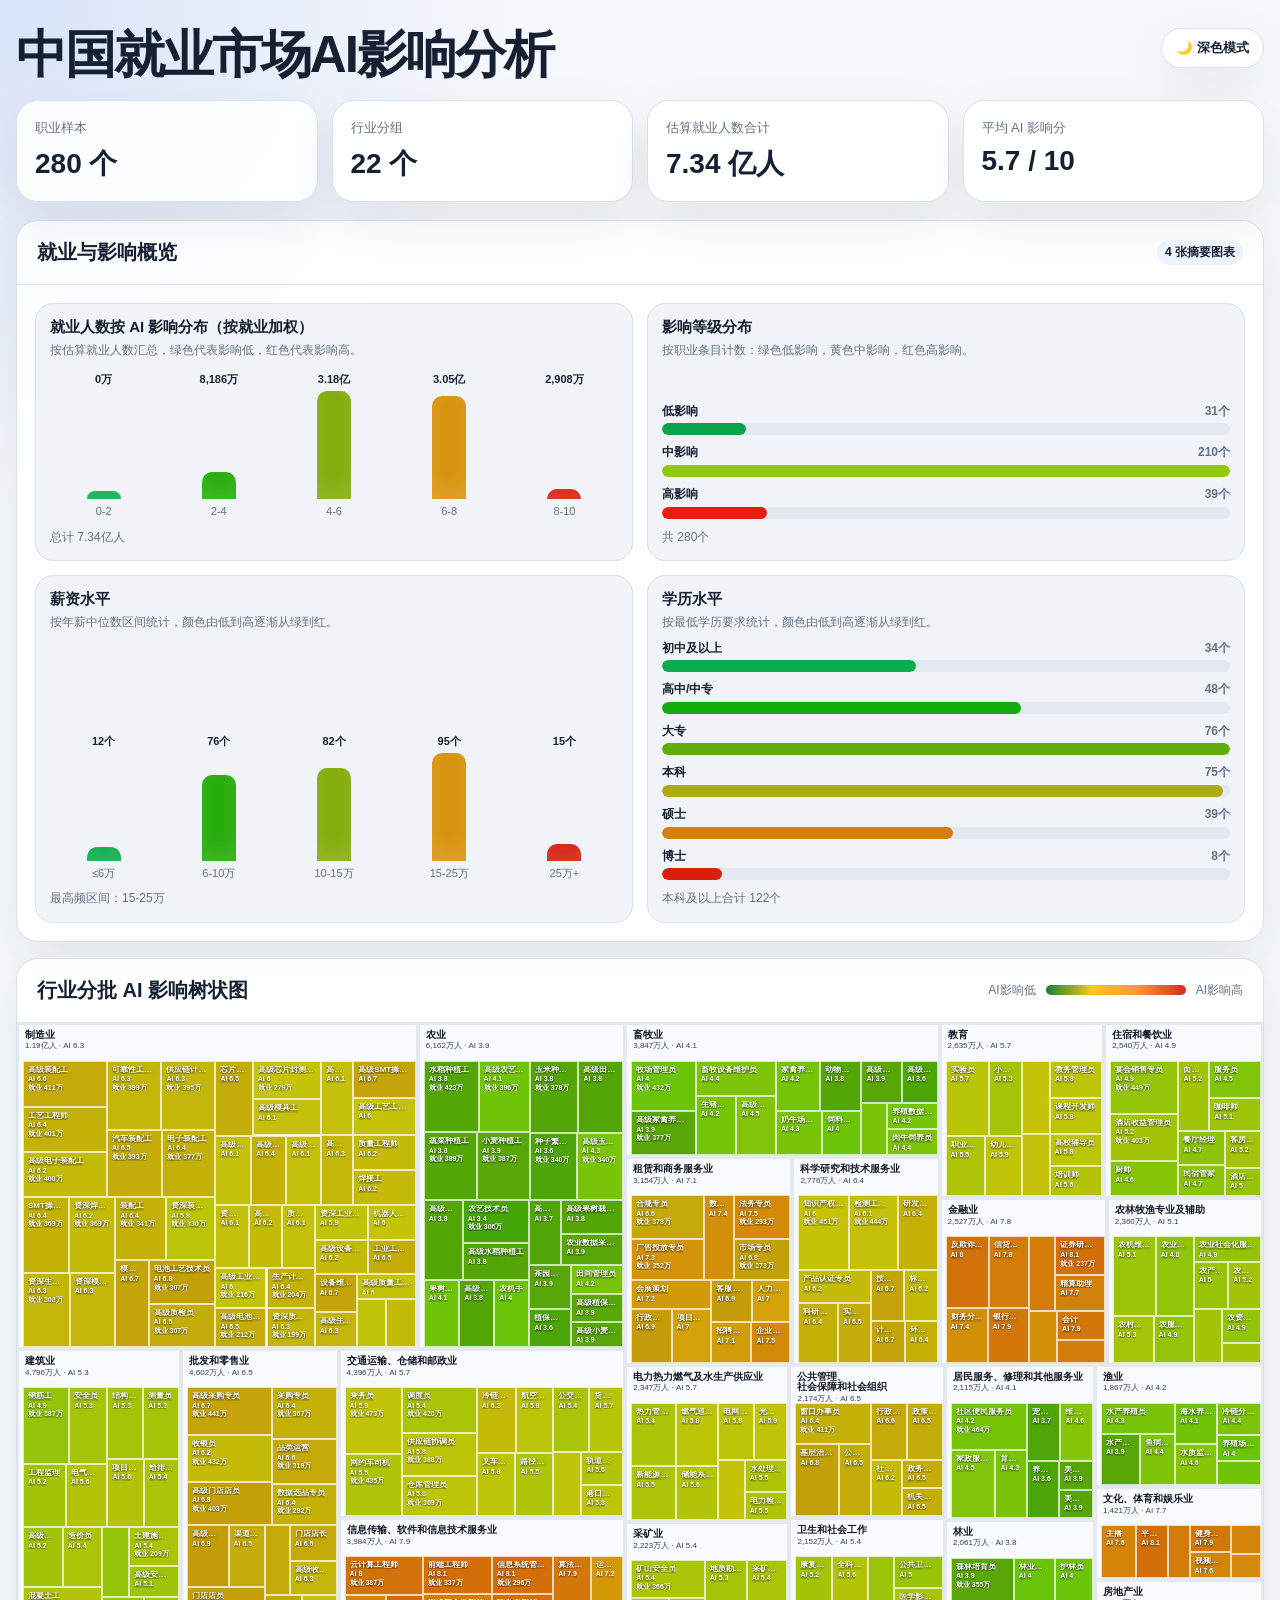
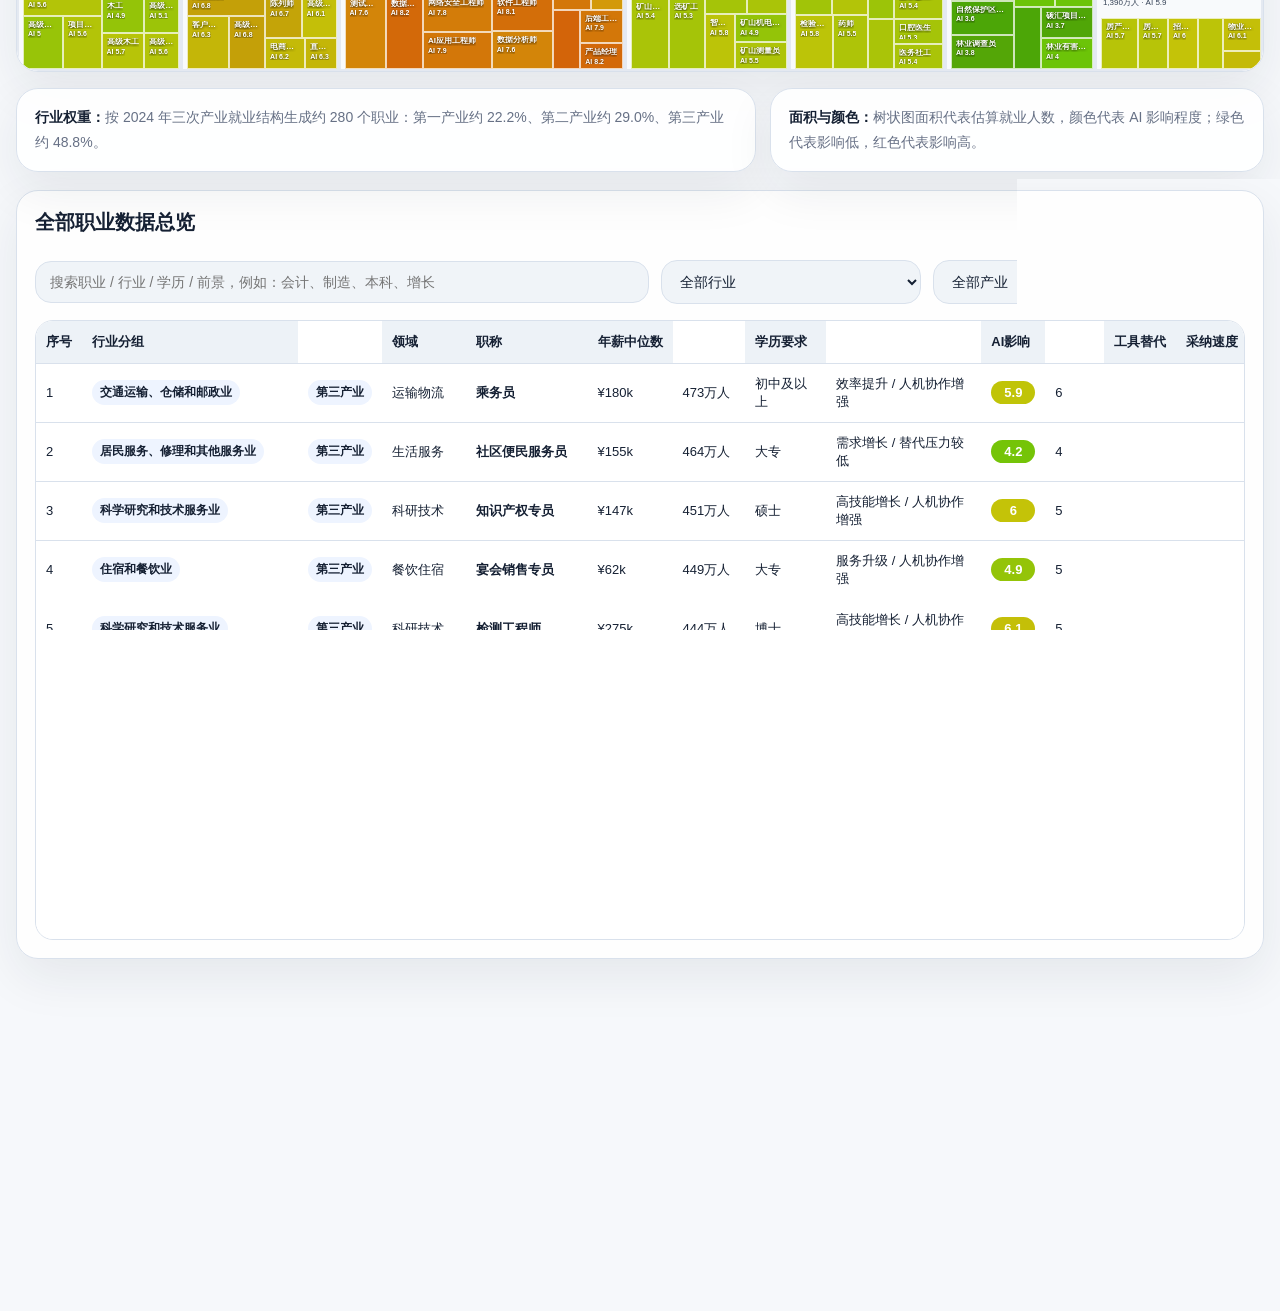
==== commit d7b1038e: "Rename 中国就业市场ai影响分析_合并定稿版.html to index.html" ====
--- a/index.html
+++ b/index.html
@@ -6,8 +6,6 @@
 <title>中国就业市场AI影响分析</title>
 <style>
 :root{--bg:#f6f8fb;--panel:#fff;--panel2:#f0f4f8;--text:#152033;--muted:#667085;--border:#d9e1ec;--shadow:0 18px 50px rgba(20,32,51,.08);--accent:#2563eb;--chip:#eef4ff;--head:#edf2f7;--cat:rgba(255,255,255,.58);--catText:#0f172a;--catSubText:#334155;--catShadow:0 1px 2px rgba(255,255,255,.95),0 0 4px rgba(255,255,255,.7)}body.dark{--bg:#0b1020;--panel:#121a2c;--panel2:#19243a;--text:#eef4ff;--muted:#a8b3c7;--border:#2a3955;--shadow:0 20px 60px rgba(0,0,0,.28);--accent:#60a5fa;--chip:#1d2c4c;--head:#1d2940;--cat:rgba(10,18,34,.54);--catText:#fff;--catSubText:#e5edff;--catShadow:0 1px 3px rgba(0,0,0,.8)}*{box-sizing:border-box}body{margin:0;font-family:-apple-system,BlinkMacSystemFont,"Segoe UI","PingFang SC","Microsoft YaHei",sans-serif;color:var(--text);background:radial-gradient(circle at top left,rgba(37,99,235,.14),transparent 32rem),var(--bg)}.page{width:min(1480px,calc(100vw - 32px));margin:auto;padding:28px 0 46px}header{display:flex;justify-content:space-between;gap:18px;align-items:flex-start;margin-bottom:18px}h1{margin:0;font-size:clamp(30px,4vw,52px);letter-spacing:-.04em;line-height:1.05}.theme{border:1px solid var(--border);background:var(--panel);color:var(--text);border-radius:999px;padding:10px 14px;box-shadow:var(--shadow);cursor:pointer;font-weight:800;white-space:nowrap}.grid{display:grid;grid-template-columns:repeat(4,1fr);gap:14px;margin:18px 0}.card{background:color-mix(in srgb,var(--panel) 88%,transparent);border:1px solid var(--border);border-radius:22px;box-shadow:var(--shadow)}.stat{padding:18px}.label{color:var(--muted);font-size:13px;margin-bottom:8px}.value{font-size:28px;font-weight:900}.head{display:flex;align-items:center;justify-content:space-between;gap:12px;padding:18px 20px;border-bottom:1px solid var(--border)}.head h2{margin:0;font-size:20px;writing-mode:horizontal-tb}.tag{display:inline-flex;border-radius:999px;padding:4px 8px;background:var(--chip);font-weight:800;font-size:12px;white-space:nowrap}.legend{display:flex;gap:10px;align-items:center;color:var(--muted);font-size:12px;white-space:nowrap}.bar{width:140px;height:10px;border-radius:999px;background:linear-gradient(90deg,#15803d,#facc15,#fb923c,#dc2626)}.chart-section{margin:0 0 16px}.chart-grid{display:grid;grid-template-columns:repeat(2,minmax(0,1fr));gap:14px;padding:18px}.chart-card{border:1px solid var(--border);background:var(--panel2);border-radius:18px;padding:14px;min-height:235px;display:flex;flex-direction:column}.chart-card h3{margin:0 0 4px;font-size:15px;line-height:1.25}.chart-sub{color:var(--muted);font-size:12px;line-height:1.5;margin-bottom:10px}.chart-foot{margin-top:10px;color:var(--muted);font-size:12px;line-height:1.45}.vchart{display:flex;align-items:flex-end;gap:8px;height:150px;margin-top:auto}.vcol{flex:1;min-width:0;display:flex;flex-direction:column;align-items:center;justify-content:flex-end;gap:6px}.vnum{font-size:11px;font-weight:800;color:var(--text);line-height:1;text-align:center}.vbar-wrap{height:108px;display:flex;align-items:flex-end;width:100%;justify-content:center}.vbar{width:min(34px,100%);border-radius:10px 10px 0 0;box-shadow:inset 0 -10px 18px rgba(255,255,255,.12)}.vlabel{font-size:11px;color:var(--muted);text-align:center;line-height:1.2;word-break:break-word}.hchart{display:grid;gap:10px;margin-top:auto}.hrow{display:grid;gap:4px}.hmeta{display:flex;justify-content:space-between;gap:10px;font-size:12px;line-height:1.3}.hmeta span:first-child{color:var(--text);font-weight:700}.hmeta span:last-child{color:var(--muted);font-weight:800}.htrack{height:12px;border-radius:999px;background:color-mix(in srgb,var(--border) 55%,transparent);overflow:hidden}.hfill{height:100%;border-radius:999px}#treemap{position:relative;width:100%;height:min(72vh,800px);min-height:560px;background:var(--panel2);overflow:hidden;border-radius:0 0 22px 22px}.cat{position:absolute;border:2px solid color-mix(in srgb,var(--border) 72%,white 28%);background:var(--cat);overflow:hidden}.cat-label{position:absolute;left:6px;top:5px;right:6px;z-index:4;pointer-events:none;line-height:1.08}.cat-label b{display:block;max-width:100%;overflow:visible;text-overflow:clip;white-space:normal;word-break:keep-all;font-size:10px;line-height:1.08;color:var(--catText);text-shadow:var(--catShadow)}.cat-label span{display:block;margin-top:2px;font-size:8px;line-height:1.05;color:var(--catSubText);text-shadow:var(--catShadow)}.cat.small-cat .cat-label b{font-size:8px}.cat.small-cat .cat-label span{font-size:6.5px}.tile{position:absolute;border:1px solid rgba(255,255,255,.72);overflow:hidden;color:#fff;cursor:pointer;transition:.12s}.tile:hover,.tile.selected{transform:scale(1.018);z-index:8;filter:brightness(1.08);box-shadow:0 10px 28px rgba(0,0,0,.2);outline:2px solid rgba(255,255,255,.85)}.tile-top{position:absolute;left:4px;top:4px;right:4px;display:grid;gap:1px;pointer-events:none;max-height:calc(100% - 8px);overflow:hidden}.tile-title,.tile-score,.tile-emp{width:fit-content;max-width:100%;padding:0;background:transparent;overflow:hidden;text-overflow:ellipsis;white-space:nowrap;font-size:8px;font-weight:900;line-height:1.08;text-shadow:0 1px 3px rgba(0,0,0,.82)}.tile-score,.tile-emp{font-size:7px}.tooltip{position:fixed;pointer-events:none;z-index:20;width:270px;background:rgba(15,23,42,.94);color:white;border:1px solid rgba(255,255,255,.15);border-radius:16px;padding:12px;box-shadow:0 18px 45px rgba(0,0,0,.25);font-size:12px;line-height:1.6;opacity:0;transform:translateY(6px);transition:.08s}.tooltip.show{opacity:1;transform:translateY(0)}.tooltip strong{display:block;font-size:15px;margin-bottom:4px}.side-detail{position:fixed;z-index:60;width:min(330px,calc(100vw - 24px));max-height:min(72vh,620px);overflow:auto;display:none;background:var(--panel);color:var(--text);border:1px solid var(--border);border-radius:20px;box-shadow:0 24px 70px rgba(0,0,0,.32);padding:14px}.side-detail.show{display:block}.side-head{display:flex;justify-content:space-between;gap:8px;align-items:flex-start;border-bottom:1px solid var(--border);padding-bottom:10px;margin-bottom:10px}.side-kicker{color:var(--muted);font-size:12px;margin-bottom:4px;line-height:1.4}.side-title{font-size:19px;font-weight:950;line-height:1.22;letter-spacing:-.02em}.side-close{flex:0 0 auto;width:30px;height:30px;border:1px solid var(--border);border-radius:999px;background:var(--panel2);color:var(--text);cursor:pointer;font-size:17px}.mini-grid{display:grid;grid-template-columns:1fr 1fr;gap:8px;margin:10px 0}.mini-stat{border:1px solid var(--border);border-radius:14px;background:var(--panel2);padding:8px}.mini-stat span{display:block;color:var(--muted);font-size:11px}.mini-stat b{display:block;margin-top:3px;font-size:15px}.side-section{padding-top:10px;margin-top:10px;border-top:1px solid var(--border);font-size:13px;line-height:1.65}.side-section h4{margin:0 0 6px;font-size:14px}.side-section p{margin:0}.impact-list{padding-left:18px;margin:6px 0 0}.impact-list li{margin:5px 0}.notes{display:grid;grid-template-columns:1.2fr .8fr;gap:14px;margin:16px 0}.note-box{padding:16px 18px;color:var(--muted);line-height:1.8;font-size:14px}.note-box b{color:var(--text)}.bottom{margin-top:18px;padding:18px}.search-row{display:grid;grid-template-columns:1fr auto auto auto;gap:12px;align-items:center;margin:12px 0 16px}.search,.select{width:100%;border:1px solid var(--border);background:var(--panel2);color:var(--text);border-radius:16px;padding:12px 14px;outline:none;font-size:14px}.select{min-width:150px}.table-wrap{max-height:620px;overflow:auto;border:1px solid var(--border);border-radius:18px;background:var(--panel)}table{width:100%;min-width:1360px;border-collapse:collapse;font-size:13px}th{position:sticky;top:0;z-index:1;background:var(--head);text-align:left;padding:12px 10px;border-bottom:1px solid var(--border);white-space:nowrap}td{padding:11px 10px;border-bottom:1px solid var(--border);vertical-align:middle}tbody tr{cursor:pointer}tbody tr:hover{background:color-mix(in srgb,var(--accent) 8%,transparent)}.pill{display:inline-flex;min-width:44px;justify-content:center;border-radius:999px;padding:4px 8px;color:#fff;font-weight:900}.action{color:var(--accent);font-weight:900;white-space:nowrap}.refs{margin-top:18px;padding:18px}.refs ul{margin:10px 0 0;padding-left:20px;line-height:1.8}.refs a{color:var(--accent);font-weight:800}.refs-tip{margin:12px 0 0;color:var(--muted);font-size:13px;line-height:1.7}@media(max-width:1100px){.search-row{grid-template-columns:1fr 1fr}.grid{grid-template-columns:repeat(2,1fr)}}@media(max-width:980px){header{flex-direction:column}.notes{grid-template-columns:1fr}.chart-grid{grid-template-columns:1fr}}@media(max-width:620px){.page{width:min(100vw - 16px,1480px);padding-top:14px}.grid{grid-template-columns:1fr;gap:10px}.stat{padding:12px}.value{font-size:24px}.head{align-items:flex-start;flex-direction:column}.chart-grid{padding:8px}.chart-card{min-height:auto;padding:10px;border-radius:16px}.chart-card h3{font-size:12.5px;line-height:1.18;margin-bottom:4px}.chart-sub{display:none}.chart-foot{font-size:10px;line-height:1.25;margin-top:8px}.vchart{height:112px;gap:6px}.vbar-wrap{height:72px}.vnum{font-size:8px;line-height:1.05}.vlabel{font-size:9px;line-height:1.08}.hmeta{font-size:10px}.htrack{height:10px}.treemap-head{gap:6px;padding:12px 12px 8px}.treemap-head h2{font-size:13px;line-height:1.15;width:100%;white-space:normal}.legend{width:100%;font-size:10px;gap:5px;justify-content:flex-start;overflow:hidden}.bar{width:84px;height:7px;flex:0 0 84px}#treemap{height:58vh;min-height:460px}.cat-label{left:2px;top:2px;right:2px;line-height:.92}.cat-label b{font-size:4.6px;line-height:.92;max-height:9px;overflow:hidden}.cat-label span{display:block;font-size:3.2px;line-height:.92;margin-top:0;opacity:.82;max-height:4px;overflow:hidden}.cat.small-cat .cat-label b{font-size:4px;max-height:7px}.cat.small-cat .cat-label span{display:none}.tile-top{left:2px;top:2px;right:2px;gap:0}.tile-title{font-size:5.5px;line-height:1}.tile-score,.tile-emp{font-size:4.8px;line-height:1}.note-box{font-size:12px;padding:12px}.bottom{margin-top:12px;padding:10px;border-radius:16px}.bottom .head{flex-direction:row!important;align-items:center!important;justify-content:space-between!important}.bottom .head h2{font-size:16px}.bottom .tag{font-size:10px;padding:3px 7px}.search-row{grid-template-columns:1fr;margin:8px 0 10px}.search,.select{font-size:12px;padding:9px 10px;border-radius:12px}.table-wrap{max-height:38vh;border-radius:12px;border:none;background:transparent;overflow:auto}.table-wrap table{min-width:0;width:100%;font-size:11px;border-collapse:separate;border-spacing:0 8px}.table-wrap thead{display:none}.table-wrap tbody,.table-wrap tr,.table-wrap td{display:block}.table-wrap tr{background:var(--panel);border:1px solid var(--border);border-radius:12px;padding:8px;box-shadow:0 8px 22px rgba(20,32,51,.06)}.table-wrap td{border:0;padding:3px 0}.table-wrap td:nth-child(1),.table-wrap td:nth-child(3),.table-wrap td:nth-child(4),.table-wrap td:nth-child(8),.table-wrap td:nth-child(9),.table-wrap td:nth-child(11),.table-wrap td:nth-child(12),.table-wrap td:nth-child(13),.table-wrap td:nth-child(14),.table-wrap td:nth-child(15){display:none}.table-wrap td:nth-child(2)::before{content:"行业：";color:var(--muted);font-weight:700}.table-wrap td:nth-child(5)::before{content:"职业：";color:var(--muted);font-weight:700}.table-wrap td:nth-child(6)::before{content:"年薪：";color:var(--muted);font-weight:700}.table-wrap td:nth-child(7)::before{content:"就业：";color:var(--muted);font-weight:700}.table-wrap td:nth-child(10)::before{content:"AI影响：";color:var(--muted);font-weight:700}.tag{font-size:9px;padding:2px 5px}.pill{min-width:30px;padding:2px 5px;font-size:10px}.side-detail{left:10px!important;right:10px!important;top:10px!important;width:auto!important;max-height:48vh!important;padding:9px!important;border-radius:16px!important;font-size:11px!important}.side-title{font-size:15px;line-height:1.15}.side-kicker{font-size:10px;line-height:1.25}.side-close{width:24px;height:24px;font-size:14px}.mini-grid{gap:5px;margin:7px 0}.mini-stat{padding:6px;border-radius:10px}.mini-stat span{font-size:9px}.mini-stat b{font-size:12px}.side-section{font-size:10.5px;line-height:1.45;padding-top:7px;margin-top:7px}.side-section h4{font-size:11.5px;margin-bottom:4px}.impact-list{padding-left:14px;margin-top:4px}.impact-list li{margin:3px 0}.refs{padding:12px}.refs h2{font-size:16px}}
-
-@media(max-width:900px){#treemap{height:58vh;min-height:460px}.treemap-head{gap:6px;padding:12px 12px 8px}.treemap-head h2{font-size:15px;line-height:1.15}.legend{font-size:10px}.bar{width:84px;height:7px;flex:0 0 84px}.cat-label{left:2px!important;top:2px!important;right:2px!important;line-height:1!important;z-index:20!important;background:rgba(246,248,251,.72);border-radius:3px;padding:1px 2px;backdrop-filter:blur(2px);max-height:14px;overflow:hidden}.cat-label b{font-size:7px!important;line-height:1!important;max-height:9px!important;overflow:hidden!important;white-space:nowrap!important;text-overflow:ellipsis!important;color:#0f172a!important;text-shadow:0 1px 2px rgba(255,255,255,.9)!important}.cat-label span{display:none!important}.cat.small-cat .cat-label b{font-size:6px!important}.tile{z-index:1}.tile.selected,.tile:hover{z-index:30}}
 </style>
 </head>
 <body>
@@ -56,7 +54,7 @@
 function renderStats(){const total=occupations.reduce((s,d)=>s+d.employment,0),avg=occupations.reduce((s,d)=>s+d.aiScore,0)/occupations.length;document.getElementById("statsGrid").innerHTML=[{label:"职业样本",value:occupations.length+" 个"},{label:"行业分组",value:industryTargets.length+" 个"},{label:"估算就业人数合计",value:(total/10000).toFixed(2)+" 亿人"},{label:"平均 AI 影响分",value:avg.toFixed(1)+" / 10"}].map(i=>`<article class="card stat"><div class="label">${i.label}</div><div class="value">${i.value}</div></article>`).join("")}
 function groupByIndustry(){return industryTargets.map(c=>{const items=occupations.filter(d=>d.industry===c.industry).sort((a,b)=>b.employment-a.employment);return{industry:c.industry,sector:c.sector,items,value:items.reduce((s,d)=>s+d.employment,0),avg:items.reduce((s,d)=>s+d.aiScore,0)/items.length,count:items.length}}).sort((a,b)=>b.value-a.value)}
 function orderedBinary(items,x,y,w,h,valueKey="value"){if(!items.length)return[];if(items.length===1)return[{...items[0],x,y,w,h}];const sorted=[...items].sort((a,b)=>b[valueKey]-a[valueKey]);const total=sorted.reduce((s,i)=>s+i[valueKey],0);let acc=0,split=1,best=Infinity;for(let i=1;i<sorted.length;i++){acc+=sorted[i-1][valueKey];const diff=Math.abs(total/2-acc);if(diff<best){best=diff;split=i}}const left=sorted.slice(0,split),right=sorted.slice(split),lt=left.reduce((s,i)=>s+i[valueKey],0),ratio=lt/total;if(w>=h){const w1=w*ratio;return[...orderedBinary(left,x,y,w1,h,valueKey),...orderedBinary(right,x+w1,y,w-w1,h,valueKey)]}const h1=h*ratio;return[...orderedBinary(left,x,y,w,h1,valueKey),...orderedBinary(right,x,y+h1,w,h-h1,valueKey)]}
-function renderTreemap(){closeSideDetail();const box=document.getElementById("treemap"),rect=box.getBoundingClientRect();const groups=groupByIndustry();const groupRects=orderedBinary(groups,0,0,rect.width,rect.height,"value");box.innerHTML="";groupRects.forEach(g=>{const cat=document.createElement("div");cat.className=`cat${(g.w<135||g.h<88)?" small-cat":""}`;cat.style.cssText=`left:${g.x}px;top:${g.y}px;width:${g.w}px;height:${g.h}px`;const isMobile=innerWidth<=900||rect.width<=820;const showMeta=!isMobile;const metaText=showMeta?`${fmtPeopleShort(g.value)}人 · AI ${g.avg.toFixed(1)}`:"";cat.innerHTML=`<div class="cat-label"><b title="${g.industry}">${g.industry}</b>${metaText?`<span>${metaText}</span>`:""}</div>`;const pad=4,labelH=isMobile?16:(g.h>90?36:26),innerX=pad,innerY=labelH,innerW=Math.max(0,g.w-pad*2),innerH=Math.max(0,g.h-labelH-pad);const itemRects=orderedBinary(g.items.map(i=>({...i,value:i.employment})),innerX,innerY,innerW,innerH,"value");itemRects.forEach(d=>{const area=d.w*d.h;const show=area>900&&d.w>30&&d.h>24;const showEmp=show&&area>1500&&d.w>46&&d.h>38;const shortTitle=d.title.length>8?d.title.slice(0,8)+"…":d.title;const tile=document.createElement("div");tile.className="tile";tile.setAttribute("role","button");tile.setAttribute("tabindex","0");tile.dataset.id=d.id;tile.style.cssText=`left:${d.x}px;top:${d.y}px;width:${d.w}px;height:${d.h}px;background:${colorForScore(d.aiScore)}`;tile.innerHTML=show?`<div class="tile-top"><div class="tile-title" title="${d.title}">${shortTitle}</div><div class="tile-score">AI ${d.aiScore}</div>${showEmp?`<div class="tile-emp">就业 ${d.employment}万</div>`:""}</div>`:"";tile.addEventListener("mousemove",e=>showTooltip(e,d));tile.addEventListener("mouseleave",hideTooltip);tile.addEventListener("click",e=>{e.stopPropagation();openSideDetail(d,tile)});tile.addEventListener("keydown",e=>{if(e.key==="Enter"||e.key===" "){e.preventDefault();openSideDetail(d,tile)}});cat.appendChild(tile)});box.appendChild(cat)})}
+function renderTreemap(){closeSideDetail();const box=document.getElementById("treemap"),rect=box.getBoundingClientRect();const groups=groupByIndustry();const groupRects=orderedBinary(groups,0,0,rect.width,rect.height,"value");box.innerHTML="";groupRects.forEach(g=>{const cat=document.createElement("div");cat.className=`cat${(g.w<135||g.h<88)?" small-cat":""}`;cat.style.cssText=`left:${g.x}px;top:${g.y}px;width:${g.w}px;height:${g.h}px`;const isMobile=innerWidth<=620;const showMeta=!isMobile||(g.w>115&&g.h>70);const metaText=showMeta?`${fmtPeopleShort(g.value)}人 · AI ${g.avg.toFixed(1)}`:"";cat.innerHTML=`<div class="cat-label"><b title="${g.industry}">${g.industry}</b>${metaText?`<span>${metaText}</span>`:""}</div>`;const pad=4,labelH=isMobile?(showMeta?12:8):(g.h>90?36:26),innerX=pad,innerY=labelH,innerW=Math.max(0,g.w-pad*2),innerH=Math.max(0,g.h-labelH-pad);const itemRects=orderedBinary(g.items.map(i=>({...i,value:i.employment})),innerX,innerY,innerW,innerH,"value");itemRects.forEach(d=>{const area=d.w*d.h;const show=area>900&&d.w>30&&d.h>24;const showEmp=show&&area>1500&&d.w>46&&d.h>38;const shortTitle=d.title.length>8?d.title.slice(0,8)+"…":d.title;const tile=document.createElement("div");tile.className="tile";tile.setAttribute("role","button");tile.setAttribute("tabindex","0");tile.dataset.id=d.id;tile.style.cssText=`left:${d.x}px;top:${d.y}px;width:${d.w}px;height:${d.h}px;background:${colorForScore(d.aiScore)}`;tile.innerHTML=show?`<div class="tile-top"><div class="tile-title" title="${d.title}">${shortTitle}</div><div class="tile-score">AI ${d.aiScore}</div>${showEmp?`<div class="tile-emp">就业 ${d.employment}万</div>`:""}</div>`:"";tile.addEventListener("mousemove",e=>showTooltip(e,d));tile.addEventListener("mouseleave",hideTooltip);tile.addEventListener("click",e=>{e.stopPropagation();openSideDetail(d,tile)});tile.addEventListener("keydown",e=>{if(e.key==="Enter"||e.key===" "){e.preventDefault();openSideDetail(d,tile)}});cat.appendChild(tile)});box.appendChild(cat)})}
 function showTooltip(e,d){tooltip.innerHTML=`<strong>${d.title}</strong><div>${d.sector} · ${d.industry} · ${d.field}</div><div>就业人数：${people(d.employment)}</div><div>年薪中位数：${money(d.income)}</div><div>学历要求：${d.education}</div><div>就业前景：${d.outlook}</div><div>AI影响：${d.aiScore}/10（自动化${d.automation}｜工具${d.aiTool}｜采纳${d.adoption}｜物理/社交${d.physicalSocial}）</div>`;tooltip.style.left=Math.min(e.clientX+14,innerWidth-290)+"px";tooltip.style.top=Math.min(e.clientY+14,innerHeight-220)+"px";tooltip.classList.add("show")}function hideTooltip(){tooltip.classList.remove("show")}
 function impactLevel(s){return s>=7?"高影响：岗位内容会明显重构":s>=4?"中等影响：人机协作会增强":"低到中等影响：短期替代压力有限"}function titleDuty(t){if(t.includes("工程师"))return"方案设计、系统开发、技术测试、问题定位和跨团队协作";if(t.includes("员")||t.includes("工"))return"标准化执行、现场操作、质量检查、数据记录和流程配合";if(t.includes("经理")||t.includes("主管"))return"团队管理、流程协调、客户沟通、绩效跟踪和资源配置";if(t.includes("教师")||t.includes("讲师"))return"教学设计、课堂互动、学习反馈、测评辅导和课程改进";if(t.includes("医生")||t.includes("护士")||t.includes("药师"))return"诊疗支持、护理服务、风险识别、记录管理和患者沟通";return"信息处理、业务执行、客户沟通、流程协作和结果交付"}function automationText(s){return s>=7?"重复性文书、审核、标注、排程等任务容易被自动化。":s>=4?"部分流程可由 AI 辅助，但关键判断仍需要人工。":"工作高度依赖现场、经验或非标准动作，自动化空间较小。"}function toolText(s){return s>=7?"生成式 AI、数据分析工具和行业软件会直接改变产出方式。":s>=4?"AI 可提升检索、写作、分析、质检和沟通效率。":"AI 多作为辅助查询或记录工具，短期替代有限。"}function adoptionText(s){return s>=7?"行业数字化基础较好，AI 工具扩散速度快。":s>=4?"行业正在逐步采用智能工具，影响会渐进出现。":"行业采纳受现场条件、成本或制度限制，速度较慢。"}function physicalText(s){return s>=7?"大量依赖现场操作、身体技能或面对面服务，对替代形成缓冲。":s>=4?"仍需一定现场协作或人际沟通，AI 更偏辅助。":"工作主要是数字化信息任务，物理/强社交缓冲较弱。"}function advice(d){if(d.aiScore>=7)return"建议把 AI 作为核心工作工具：学习提示词、自动化流程、数据分析和行业软件集成，把竞争力转向复核、判断、客户沟通和复杂问题解决。";if(d.aiScore>=4)return"建议掌握常用 AI 工具，提高文档、表格、检索、质检、排程等效率，同时强化现场经验、沟通和业务判断。";return"建议关注智能设备和基础数字工具，但核心优势仍在现场技能、服务体验、责任心和专业经验。"}
 function openSideDetail(d,anchor){document.querySelectorAll(".tile.selected").forEach(t=>t.classList.remove("selected"));if(anchor&&anchor.classList)anchor.classList.add("selected");hideTooltip();const impacts=[{name:"任务自动化潜力",score:d.automation,text:automationText(d.automation)},{name:"AI工具替代程度",score:d.aiTool,text:toolText(d.aiTool)},{name:"行业采纳速度",score:d.adoption,text:adoptionText(d.adoption)},{name:"物理/社交技能缓冲",score:d.physicalSocial,text:physicalText(d.physicalSocial)}];const strongest=impacts.map(i=>i.name==="物理/社交技能缓冲"?{...i,compareScore:10-i.score}:{...i,compareScore:i.score}).sort((a,b)=>b.compareScore-a.compareScore)[0];sideDetail.innerHTML=`<div class="side-head"><div><div class="side-kicker">${d.sector}<br>${d.industry} · ${d.field}</div><div class="side-title">${d.title}</div></div><button class="side-close" id="sideClose">×</button></div><div class="mini-grid"><div class="mini-stat"><span>AI影响评分</span><b>${d.aiScore}/10</b></div><div class="mini-stat"><span>就业人数</span><b>${people(d.employment)}</b></div><div class="mini-stat"><span>年薪中位数</span><b>${money(d.income)}</b></div><div class="mini-stat"><span>学历要求</span><b>${d.education}</b></div></div><div class="side-section" style="border-top:none;padding-top:0"><h4>职业介绍</h4><p>${d.title}属于${d.industry}行业，核心工作通常包括${titleDuty(d.title)}。当前就业前景判断为：${d.outlook}。</p></div><div class="side-section"><h4>AI主要影响</h4><p>综合判断为 <b>${impactLevel(d.aiScore)}</b>。影响最大的维度是：<b>${strongest.name}</b>。</p><ul class="impact-list">${impacts.map(i=>`<li><b>${i.name}：${i.score}/10。</b>${i.text}</li>`).join("")}</ul></div><div class="side-section"><h4>应对建议</h4><p>${advice(d)}</p></div>`;sideDetail.classList.add("show");positionSideDetail(anchor);document.getElementById("sideClose").addEventListener("click",closeSideDetail)}
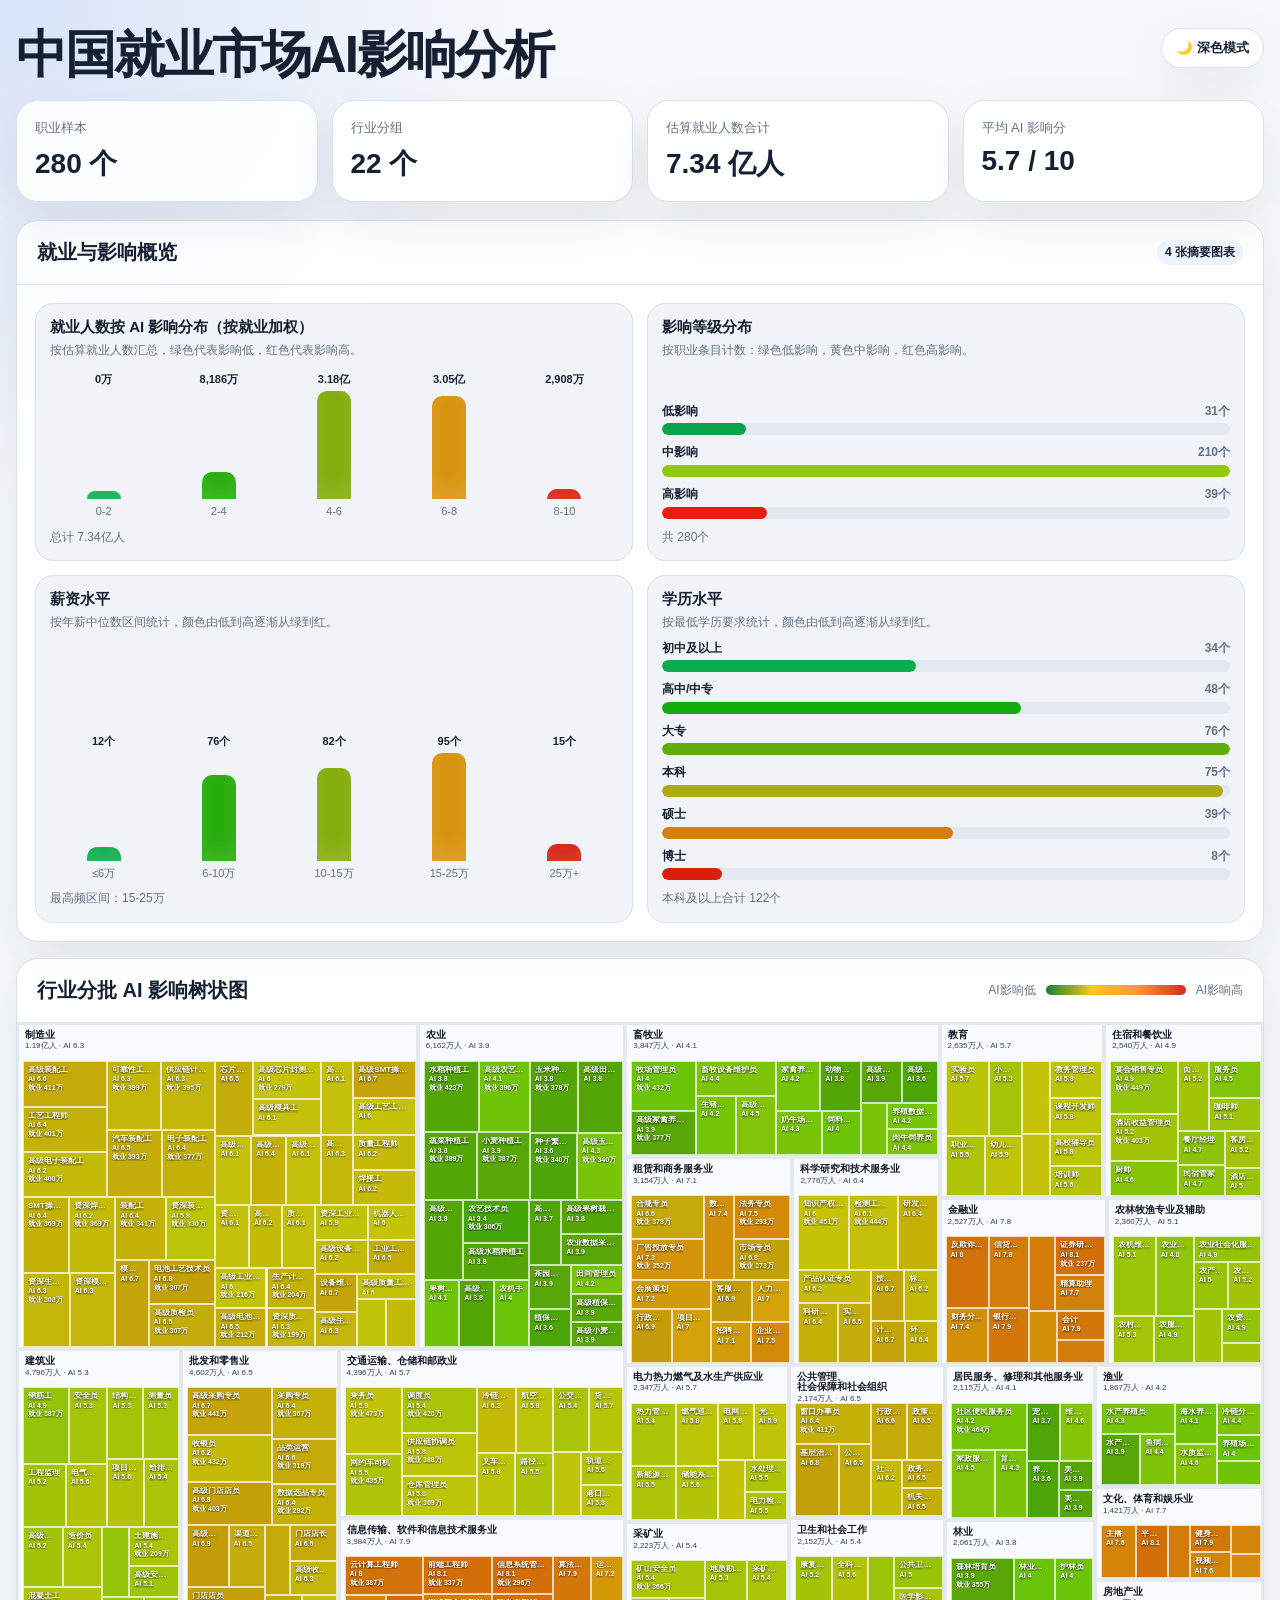
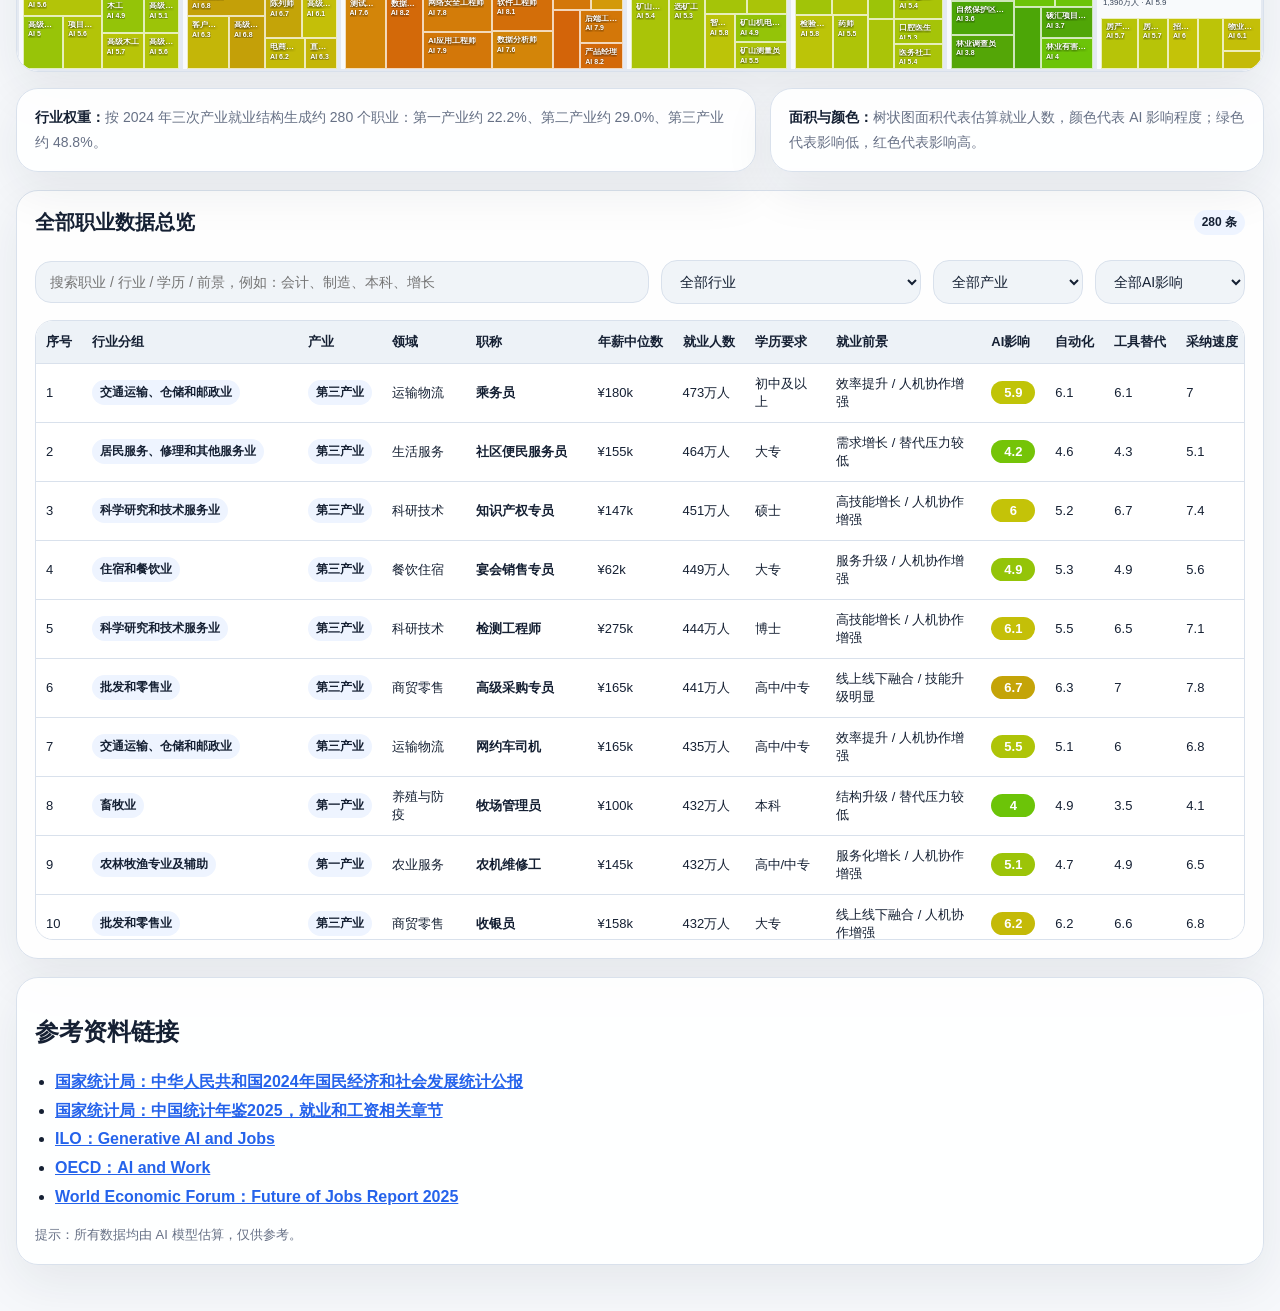
==== commit 27766977: "Rename preview 4.html to index.html" ====
--- a/index.html
+++ b/index.html
@@ -6,6 +6,94 @@
 <title>中国就业市场AI影响分析</title>
 <style>
 :root{--bg:#f6f8fb;--panel:#fff;--panel2:#f0f4f8;--text:#152033;--muted:#667085;--border:#d9e1ec;--shadow:0 18px 50px rgba(20,32,51,.08);--accent:#2563eb;--chip:#eef4ff;--head:#edf2f7;--cat:rgba(255,255,255,.58);--catText:#0f172a;--catSubText:#334155;--catShadow:0 1px 2px rgba(255,255,255,.95),0 0 4px rgba(255,255,255,.7)}body.dark{--bg:#0b1020;--panel:#121a2c;--panel2:#19243a;--text:#eef4ff;--muted:#a8b3c7;--border:#2a3955;--shadow:0 20px 60px rgba(0,0,0,.28);--accent:#60a5fa;--chip:#1d2c4c;--head:#1d2940;--cat:rgba(10,18,34,.54);--catText:#fff;--catSubText:#e5edff;--catShadow:0 1px 3px rgba(0,0,0,.8)}*{box-sizing:border-box}body{margin:0;font-family:-apple-system,BlinkMacSystemFont,"Segoe UI","PingFang SC","Microsoft YaHei",sans-serif;color:var(--text);background:radial-gradient(circle at top left,rgba(37,99,235,.14),transparent 32rem),var(--bg)}.page{width:min(1480px,calc(100vw - 32px));margin:auto;padding:28px 0 46px}header{display:flex;justify-content:space-between;gap:18px;align-items:flex-start;margin-bottom:18px}h1{margin:0;font-size:clamp(30px,4vw,52px);letter-spacing:-.04em;line-height:1.05}.theme{border:1px solid var(--border);background:var(--panel);color:var(--text);border-radius:999px;padding:10px 14px;box-shadow:var(--shadow);cursor:pointer;font-weight:800;white-space:nowrap}.grid{display:grid;grid-template-columns:repeat(4,1fr);gap:14px;margin:18px 0}.card{background:color-mix(in srgb,var(--panel) 88%,transparent);border:1px solid var(--border);border-radius:22px;box-shadow:var(--shadow)}.stat{padding:18px}.label{color:var(--muted);font-size:13px;margin-bottom:8px}.value{font-size:28px;font-weight:900}.head{display:flex;align-items:center;justify-content:space-between;gap:12px;padding:18px 20px;border-bottom:1px solid var(--border)}.head h2{margin:0;font-size:20px;writing-mode:horizontal-tb}.tag{display:inline-flex;border-radius:999px;padding:4px 8px;background:var(--chip);font-weight:800;font-size:12px;white-space:nowrap}.legend{display:flex;gap:10px;align-items:center;color:var(--muted);font-size:12px;white-space:nowrap}.bar{width:140px;height:10px;border-radius:999px;background:linear-gradient(90deg,#15803d,#facc15,#fb923c,#dc2626)}.chart-section{margin:0 0 16px}.chart-grid{display:grid;grid-template-columns:repeat(2,minmax(0,1fr));gap:14px;padding:18px}.chart-card{border:1px solid var(--border);background:var(--panel2);border-radius:18px;padding:14px;min-height:235px;display:flex;flex-direction:column}.chart-card h3{margin:0 0 4px;font-size:15px;line-height:1.25}.chart-sub{color:var(--muted);font-size:12px;line-height:1.5;margin-bottom:10px}.chart-foot{margin-top:10px;color:var(--muted);font-size:12px;line-height:1.45}.vchart{display:flex;align-items:flex-end;gap:8px;height:150px;margin-top:auto}.vcol{flex:1;min-width:0;display:flex;flex-direction:column;align-items:center;justify-content:flex-end;gap:6px}.vnum{font-size:11px;font-weight:800;color:var(--text);line-height:1;text-align:center}.vbar-wrap{height:108px;display:flex;align-items:flex-end;width:100%;justify-content:center}.vbar{width:min(34px,100%);border-radius:10px 10px 0 0;box-shadow:inset 0 -10px 18px rgba(255,255,255,.12)}.vlabel{font-size:11px;color:var(--muted);text-align:center;line-height:1.2;word-break:break-word}.hchart{display:grid;gap:10px;margin-top:auto}.hrow{display:grid;gap:4px}.hmeta{display:flex;justify-content:space-between;gap:10px;font-size:12px;line-height:1.3}.hmeta span:first-child{color:var(--text);font-weight:700}.hmeta span:last-child{color:var(--muted);font-weight:800}.htrack{height:12px;border-radius:999px;background:color-mix(in srgb,var(--border) 55%,transparent);overflow:hidden}.hfill{height:100%;border-radius:999px}#treemap{position:relative;width:100%;height:min(72vh,800px);min-height:560px;background:var(--panel2);overflow:hidden;border-radius:0 0 22px 22px}.cat{position:absolute;border:2px solid color-mix(in srgb,var(--border) 72%,white 28%);background:var(--cat);overflow:hidden}.cat-label{position:absolute;left:6px;top:5px;right:6px;z-index:4;pointer-events:none;line-height:1.08}.cat-label b{display:block;max-width:100%;overflow:visible;text-overflow:clip;white-space:normal;word-break:keep-all;font-size:10px;line-height:1.08;color:var(--catText);text-shadow:var(--catShadow)}.cat-label span{display:block;margin-top:2px;font-size:8px;line-height:1.05;color:var(--catSubText);text-shadow:var(--catShadow)}.cat.small-cat .cat-label b{font-size:8px}.cat.small-cat .cat-label span{font-size:6.5px}.tile{position:absolute;border:1px solid rgba(255,255,255,.72);overflow:hidden;color:#fff;cursor:pointer;transition:.12s}.tile:hover,.tile.selected{transform:scale(1.018);z-index:8;filter:brightness(1.08);box-shadow:0 10px 28px rgba(0,0,0,.2);outline:2px solid rgba(255,255,255,.85)}.tile-top{position:absolute;left:4px;top:4px;right:4px;display:grid;gap:1px;pointer-events:none;max-height:calc(100% - 8px);overflow:hidden}.tile-title,.tile-score,.tile-emp{width:fit-content;max-width:100%;padding:0;background:transparent;overflow:hidden;text-overflow:ellipsis;white-space:nowrap;font-size:8px;font-weight:900;line-height:1.08;text-shadow:0 1px 3px rgba(0,0,0,.82)}.tile-score,.tile-emp{font-size:7px}.tooltip{position:fixed;pointer-events:none;z-index:20;width:270px;background:rgba(15,23,42,.94);color:white;border:1px solid rgba(255,255,255,.15);border-radius:16px;padding:12px;box-shadow:0 18px 45px rgba(0,0,0,.25);font-size:12px;line-height:1.6;opacity:0;transform:translateY(6px);transition:.08s}.tooltip.show{opacity:1;transform:translateY(0)}.tooltip strong{display:block;font-size:15px;margin-bottom:4px}.side-detail{position:fixed;z-index:60;width:min(330px,calc(100vw - 24px));max-height:min(72vh,620px);overflow:auto;display:none;background:var(--panel);color:var(--text);border:1px solid var(--border);border-radius:20px;box-shadow:0 24px 70px rgba(0,0,0,.32);padding:14px}.side-detail.show{display:block}.side-head{display:flex;justify-content:space-between;gap:8px;align-items:flex-start;border-bottom:1px solid var(--border);padding-bottom:10px;margin-bottom:10px}.side-kicker{color:var(--muted);font-size:12px;margin-bottom:4px;line-height:1.4}.side-title{font-size:19px;font-weight:950;line-height:1.22;letter-spacing:-.02em}.side-close{flex:0 0 auto;width:30px;height:30px;border:1px solid var(--border);border-radius:999px;background:var(--panel2);color:var(--text);cursor:pointer;font-size:17px}.mini-grid{display:grid;grid-template-columns:1fr 1fr;gap:8px;margin:10px 0}.mini-stat{border:1px solid var(--border);border-radius:14px;background:var(--panel2);padding:8px}.mini-stat span{display:block;color:var(--muted);font-size:11px}.mini-stat b{display:block;margin-top:3px;font-size:15px}.side-section{padding-top:10px;margin-top:10px;border-top:1px solid var(--border);font-size:13px;line-height:1.65}.side-section h4{margin:0 0 6px;font-size:14px}.side-section p{margin:0}.impact-list{padding-left:18px;margin:6px 0 0}.impact-list li{margin:5px 0}.notes{display:grid;grid-template-columns:1.2fr .8fr;gap:14px;margin:16px 0}.note-box{padding:16px 18px;color:var(--muted);line-height:1.8;font-size:14px}.note-box b{color:var(--text)}.bottom{margin-top:18px;padding:18px}.search-row{display:grid;grid-template-columns:1fr auto auto auto;gap:12px;align-items:center;margin:12px 0 16px}.search,.select{width:100%;border:1px solid var(--border);background:var(--panel2);color:var(--text);border-radius:16px;padding:12px 14px;outline:none;font-size:14px}.select{min-width:150px}.table-wrap{max-height:620px;overflow:auto;border:1px solid var(--border);border-radius:18px;background:var(--panel)}table{width:100%;min-width:1360px;border-collapse:collapse;font-size:13px}th{position:sticky;top:0;z-index:1;background:var(--head);text-align:left;padding:12px 10px;border-bottom:1px solid var(--border);white-space:nowrap}td{padding:11px 10px;border-bottom:1px solid var(--border);vertical-align:middle}tbody tr{cursor:pointer}tbody tr:hover{background:color-mix(in srgb,var(--accent) 8%,transparent)}.pill{display:inline-flex;min-width:44px;justify-content:center;border-radius:999px;padding:4px 8px;color:#fff;font-weight:900}.action{color:var(--accent);font-weight:900;white-space:nowrap}.refs{margin-top:18px;padding:18px}.refs ul{margin:10px 0 0;padding-left:20px;line-height:1.8}.refs a{color:var(--accent);font-weight:800}.refs-tip{margin:12px 0 0;color:var(--muted);font-size:13px;line-height:1.7}@media(max-width:1100px){.search-row{grid-template-columns:1fr 1fr}.grid{grid-template-columns:repeat(2,1fr)}}@media(max-width:980px){header{flex-direction:column}.notes{grid-template-columns:1fr}.chart-grid{grid-template-columns:1fr}}@media(max-width:620px){.page{width:min(100vw - 16px,1480px);padding-top:14px}.grid{grid-template-columns:1fr;gap:10px}.stat{padding:12px}.value{font-size:24px}.head{align-items:flex-start;flex-direction:column}.chart-grid{padding:8px}.chart-card{min-height:auto;padding:10px;border-radius:16px}.chart-card h3{font-size:12.5px;line-height:1.18;margin-bottom:4px}.chart-sub{display:none}.chart-foot{font-size:10px;line-height:1.25;margin-top:8px}.vchart{height:112px;gap:6px}.vbar-wrap{height:72px}.vnum{font-size:8px;line-height:1.05}.vlabel{font-size:9px;line-height:1.08}.hmeta{font-size:10px}.htrack{height:10px}.treemap-head{gap:6px;padding:12px 12px 8px}.treemap-head h2{font-size:13px;line-height:1.15;width:100%;white-space:normal}.legend{width:100%;font-size:10px;gap:5px;justify-content:flex-start;overflow:hidden}.bar{width:84px;height:7px;flex:0 0 84px}#treemap{height:58vh;min-height:460px}.cat-label{left:2px;top:2px;right:2px;line-height:.92}.cat-label b{font-size:4.6px;line-height:.92;max-height:9px;overflow:hidden}.cat-label span{display:block;font-size:3.2px;line-height:.92;margin-top:0;opacity:.82;max-height:4px;overflow:hidden}.cat.small-cat .cat-label b{font-size:4px;max-height:7px}.cat.small-cat .cat-label span{display:none}.tile-top{left:2px;top:2px;right:2px;gap:0}.tile-title{font-size:5.5px;line-height:1}.tile-score,.tile-emp{font-size:4.8px;line-height:1}.note-box{font-size:12px;padding:12px}.bottom{margin-top:12px;padding:10px;border-radius:16px}.bottom .head{flex-direction:row!important;align-items:center!important;justify-content:space-between!important}.bottom .head h2{font-size:16px}.bottom .tag{font-size:10px;padding:3px 7px}.search-row{grid-template-columns:1fr;margin:8px 0 10px}.search,.select{font-size:12px;padding:9px 10px;border-radius:12px}.table-wrap{max-height:38vh;border-radius:12px;border:none;background:transparent;overflow:auto}.table-wrap table{min-width:0;width:100%;font-size:11px;border-collapse:separate;border-spacing:0 8px}.table-wrap thead{display:none}.table-wrap tbody,.table-wrap tr,.table-wrap td{display:block}.table-wrap tr{background:var(--panel);border:1px solid var(--border);border-radius:12px;padding:8px;box-shadow:0 8px 22px rgba(20,32,51,.06)}.table-wrap td{border:0;padding:3px 0}.table-wrap td:nth-child(1),.table-wrap td:nth-child(3),.table-wrap td:nth-child(4),.table-wrap td:nth-child(8),.table-wrap td:nth-child(9),.table-wrap td:nth-child(11),.table-wrap td:nth-child(12),.table-wrap td:nth-child(13),.table-wrap td:nth-child(14),.table-wrap td:nth-child(15){display:none}.table-wrap td:nth-child(2)::before{content:"行业：";color:var(--muted);font-weight:700}.table-wrap td:nth-child(5)::before{content:"职业：";color:var(--muted);font-weight:700}.table-wrap td:nth-child(6)::before{content:"年薪：";color:var(--muted);font-weight:700}.table-wrap td:nth-child(7)::before{content:"就业：";color:var(--muted);font-weight:700}.table-wrap td:nth-child(10)::before{content:"AI影响：";color:var(--muted);font-weight:700}.tag{font-size:9px;padding:2px 5px}.pill{min-width:30px;padding:2px 5px;font-size:10px}.side-detail{left:10px!important;right:10px!important;top:10px!important;width:auto!important;max-height:48vh!important;padding:9px!important;border-radius:16px!important;font-size:11px!important}.side-title{font-size:15px;line-height:1.15}.side-kicker{font-size:10px;line-height:1.25}.side-close{width:24px;height:24px;font-size:14px}.mini-grid{gap:5px;margin:7px 0}.mini-stat{padding:6px;border-radius:10px}.mini-stat span{font-size:9px}.mini-stat b{font-size:12px}.side-section{font-size:10.5px;line-height:1.45;padding-top:7px;margin-top:7px}.side-section h4{font-size:11.5px;margin-bottom:4px}.impact-list{padding-left:14px;margin-top:4px}.impact-list li{margin:3px 0}.refs{padding:12px}.refs h2{font-size:16px}}
+
+@media(max-width:900px){#treemap{height:58vh;min-height:460px}.treemap-head{gap:6px;padding:12px 12px 8px}.treemap-head h2{font-size:15px;line-height:1.15}.legend{font-size:10px}.bar{width:84px;height:7px;flex:0 0 84px}.cat-label{left:2px!important;top:2px!important;right:2px!important;line-height:1!important;z-index:20!important;background:rgba(246,248,251,.72);border-radius:3px;padding:1px 2px;backdrop-filter:blur(2px);max-height:14px;overflow:hidden}.cat-label b{font-size:7px!important;line-height:1!important;max-height:9px!important;overflow:hidden!important;white-space:nowrap!important;text-overflow:ellipsis!important;color:#0f172a!important;text-shadow:0 1px 2px rgba(255,255,255,.9)!important}.cat-label span{display:none!important}.cat.small-cat .cat-label b{font-size:6px!important}.tile{z-index:1}.tile.selected,.tile:hover{z-index:30}}
+
+@media(max-width:1200px){#treemap .cat-label{display:none!important}#treemap .cat::before{content:attr(data-name);position:absolute;left:2px;top:2px;z-index:25;max-width:calc(100% - 4px);height:8px;overflow:hidden;white-space:nowrap;text-overflow:ellipsis;font-size:5px!important;line-height:1!important;font-weight:900;color:#0f172a;text-shadow:0 1px 1px rgba(255,255,255,.95);background:rgba(255,255,255,.55);border-radius:2px;padding:0 1px;pointer-events:none}#treemap .cat.small-cat::before{font-size:4px!important;height:6px}}@media(max-width:620px){#treemap .cat::before{font-size:4px!important;height:6px;background:rgba(255,255,255,.48)}#treemap .cat.small-cat::before{font-size:3.5px!important;height:5px}.chart-card h3{font-size:12px!important}.vnum{font-size:7px!important}}
+
+
+/* === 手机端树状图类名修复：解决微信字号被放大、浏览器发亮问题 === */
+html,body,#treemap,#treemap *{
+  -webkit-text-size-adjust:100%;
+  text-size-adjust:100%;
+}
+@media(max-width:1200px){
+  #treemap .cat-label{
+    display:none!important;
+  }
+  #treemap .cat::before{
+    content:attr(data-name)!important;
+    position:absolute!important;
+    left:3px!important;
+    top:3px!important;
+    z-index:999!important;
+    pointer-events:none!important;
+
+    /* 用 12px + transform 缩放，绕开微信 WebView 的最小字号放大 */
+    font-size:12px!important;
+    line-height:1!important;
+    font-weight:900!important;
+    transform:scale(.42)!important;
+    transform-origin:left top!important;
+    width:calc((100% - 6px) / .42)!important;
+    height:14px!important;
+    max-width:none!important;
+
+    white-space:nowrap!important;
+    overflow:hidden!important;
+    text-overflow:ellipsis!important;
+
+    /* 去掉“发亮”的白色描边、阴影、毛玻璃和底色 */
+    color:rgba(15,23,42,.92)!important;
+    text-shadow:none!important;
+    background:transparent!important;
+    backdrop-filter:none!important;
+    -webkit-backdrop-filter:none!important;
+    border-radius:0!important;
+    padding:0!important;
+  }
+  body.dark #treemap .cat::before{
+    color:rgba(238,244,255,.92)!important;
+    text-shadow:none!important;
+    background:transparent!important;
+  }
+  #treemap .cat.small-cat::before{
+    transform:scale(.34)!important;
+    width:calc((100% - 6px) / .34)!important;
+    height:12px!important;
+  }
+  #treemap .tile{
+    z-index:1!important;
+  }
+  #treemap .tile:hover,
+  #treemap .tile.selected{
+    z-index:30!important;
+  }
+}
+@media(max-width:620px){
+  #treemap{
+    height:58vh!important;
+    min-height:460px!important;
+  }
+  #treemap .cat::before{
+    left:2px!important;
+    top:2px!important;
+    transform:scale(.38)!important;
+    width:calc((100% - 4px) / .38)!important;
+    height:12px!important;
+  }
+  #treemap .cat.small-cat::before{
+    transform:scale(.30)!important;
+    width:calc((100% - 4px) / .30)!important;
+    height:10px!important;
+  }
+  /* 很窄的小块不强行显示类名，避免文字压到块里 */
+  #treemap .cat[style*="width: 0px"]::before,
+  #treemap .cat[style*="height: 0px"]::before{
+    display:none!important;
+  }
+}
+
 </style>
 </head>
 <body>
@@ -54,7 +142,7 @@
 function renderStats(){const total=occupations.reduce((s,d)=>s+d.employment,0),avg=occupations.reduce((s,d)=>s+d.aiScore,0)/occupations.length;document.getElementById("statsGrid").innerHTML=[{label:"职业样本",value:occupations.length+" 个"},{label:"行业分组",value:industryTargets.length+" 个"},{label:"估算就业人数合计",value:(total/10000).toFixed(2)+" 亿人"},{label:"平均 AI 影响分",value:avg.toFixed(1)+" / 10"}].map(i=>`<article class="card stat"><div class="label">${i.label}</div><div class="value">${i.value}</div></article>`).join("")}
 function groupByIndustry(){return industryTargets.map(c=>{const items=occupations.filter(d=>d.industry===c.industry).sort((a,b)=>b.employment-a.employment);return{industry:c.industry,sector:c.sector,items,value:items.reduce((s,d)=>s+d.employment,0),avg:items.reduce((s,d)=>s+d.aiScore,0)/items.length,count:items.length}}).sort((a,b)=>b.value-a.value)}
 function orderedBinary(items,x,y,w,h,valueKey="value"){if(!items.length)return[];if(items.length===1)return[{...items[0],x,y,w,h}];const sorted=[...items].sort((a,b)=>b[valueKey]-a[valueKey]);const total=sorted.reduce((s,i)=>s+i[valueKey],0);let acc=0,split=1,best=Infinity;for(let i=1;i<sorted.length;i++){acc+=sorted[i-1][valueKey];const diff=Math.abs(total/2-acc);if(diff<best){best=diff;split=i}}const left=sorted.slice(0,split),right=sorted.slice(split),lt=left.reduce((s,i)=>s+i[valueKey],0),ratio=lt/total;if(w>=h){const w1=w*ratio;return[...orderedBinary(left,x,y,w1,h,valueKey),...orderedBinary(right,x+w1,y,w-w1,h,valueKey)]}const h1=h*ratio;return[...orderedBinary(left,x,y,w,h1,valueKey),...orderedBinary(right,x,y+h1,w,h-h1,valueKey)]}
-function renderTreemap(){closeSideDetail();const box=document.getElementById("treemap"),rect=box.getBoundingClientRect();const groups=groupByIndustry();const groupRects=orderedBinary(groups,0,0,rect.width,rect.height,"value");box.innerHTML="";groupRects.forEach(g=>{const cat=document.createElement("div");cat.className=`cat${(g.w<135||g.h<88)?" small-cat":""}`;cat.style.cssText=`left:${g.x}px;top:${g.y}px;width:${g.w}px;height:${g.h}px`;const isMobile=innerWidth<=620;const showMeta=!isMobile||(g.w>115&&g.h>70);const metaText=showMeta?`${fmtPeopleShort(g.value)}人 · AI ${g.avg.toFixed(1)}`:"";cat.innerHTML=`<div class="cat-label"><b title="${g.industry}">${g.industry}</b>${metaText?`<span>${metaText}</span>`:""}</div>`;const pad=4,labelH=isMobile?(showMeta?12:8):(g.h>90?36:26),innerX=pad,innerY=labelH,innerW=Math.max(0,g.w-pad*2),innerH=Math.max(0,g.h-labelH-pad);const itemRects=orderedBinary(g.items.map(i=>({...i,value:i.employment})),innerX,innerY,innerW,innerH,"value");itemRects.forEach(d=>{const area=d.w*d.h;const show=area>900&&d.w>30&&d.h>24;const showEmp=show&&area>1500&&d.w>46&&d.h>38;const shortTitle=d.title.length>8?d.title.slice(0,8)+"…":d.title;const tile=document.createElement("div");tile.className="tile";tile.setAttribute("role","button");tile.setAttribute("tabindex","0");tile.dataset.id=d.id;tile.style.cssText=`left:${d.x}px;top:${d.y}px;width:${d.w}px;height:${d.h}px;background:${colorForScore(d.aiScore)}`;tile.innerHTML=show?`<div class="tile-top"><div class="tile-title" title="${d.title}">${shortTitle}</div><div class="tile-score">AI ${d.aiScore}</div>${showEmp?`<div class="tile-emp">就业 ${d.employment}万</div>`:""}</div>`:"";tile.addEventListener("mousemove",e=>showTooltip(e,d));tile.addEventListener("mouseleave",hideTooltip);tile.addEventListener("click",e=>{e.stopPropagation();openSideDetail(d,tile)});tile.addEventListener("keydown",e=>{if(e.key==="Enter"||e.key===" "){e.preventDefault();openSideDetail(d,tile)}});cat.appendChild(tile)});box.appendChild(cat)})}
+function renderTreemap(){closeSideDetail();const box=document.getElementById("treemap"),rect=box.getBoundingClientRect();const groups=groupByIndustry();const groupRects=orderedBinary(groups,0,0,rect.width,rect.height,"value");box.innerHTML="";groupRects.forEach(g=>{const cat=document.createElement("div");cat.setAttribute("data-name",g.industry);cat.className=`cat${(g.w<135||g.h<88)?" small-cat":""}`;cat.style.cssText=`left:${g.x}px;top:${g.y}px;width:${g.w}px;height:${g.h}px`;const isMobile=innerWidth<=900||rect.width<=820;const showMeta=!isMobile;const metaText=showMeta?`${fmtPeopleShort(g.value)}人 · AI ${g.avg.toFixed(1)}`:"";cat.innerHTML=`<div class="cat-label"><b title="${g.industry}">${g.industry}</b>${metaText?`<span>${metaText}</span>`:""}</div>`;const pad=4,labelH=isMobile?18:(g.h>90?36:26),innerX=pad,innerY=labelH,innerW=Math.max(0,g.w-pad*2),innerH=Math.max(0,g.h-labelH-pad);const itemRects=orderedBinary(g.items.map(i=>({...i,value:i.employment})),innerX,innerY,innerW,innerH,"value");itemRects.forEach(d=>{const area=d.w*d.h;const show=area>900&&d.w>30&&d.h>24;const showEmp=show&&area>1500&&d.w>46&&d.h>38;const shortTitle=d.title.length>8?d.title.slice(0,8)+"…":d.title;const tile=document.createElement("div");tile.className="tile";tile.setAttribute("role","button");tile.setAttribute("tabindex","0");tile.dataset.id=d.id;tile.style.cssText=`left:${d.x}px;top:${d.y}px;width:${d.w}px;height:${d.h}px;background:${colorForScore(d.aiScore)}`;tile.innerHTML=show?`<div class="tile-top"><div class="tile-title" title="${d.title}">${shortTitle}</div><div class="tile-score">AI ${d.aiScore}</div>${showEmp?`<div class="tile-emp">就业 ${d.employment}万</div>`:""}</div>`:"";tile.addEventListener("mousemove",e=>showTooltip(e,d));tile.addEventListener("mouseleave",hideTooltip);tile.addEventListener("click",e=>{e.stopPropagation();openSideDetail(d,tile)});tile.addEventListener("keydown",e=>{if(e.key==="Enter"||e.key===" "){e.preventDefault();openSideDetail(d,tile)}});cat.appendChild(tile)});box.appendChild(cat)})}
 function showTooltip(e,d){tooltip.innerHTML=`<strong>${d.title}</strong><div>${d.sector} · ${d.industry} · ${d.field}</div><div>就业人数：${people(d.employment)}</div><div>年薪中位数：${money(d.income)}</div><div>学历要求：${d.education}</div><div>就业前景：${d.outlook}</div><div>AI影响：${d.aiScore}/10（自动化${d.automation}｜工具${d.aiTool}｜采纳${d.adoption}｜物理/社交${d.physicalSocial}）</div>`;tooltip.style.left=Math.min(e.clientX+14,innerWidth-290)+"px";tooltip.style.top=Math.min(e.clientY+14,innerHeight-220)+"px";tooltip.classList.add("show")}function hideTooltip(){tooltip.classList.remove("show")}
 function impactLevel(s){return s>=7?"高影响：岗位内容会明显重构":s>=4?"中等影响：人机协作会增强":"低到中等影响：短期替代压力有限"}function titleDuty(t){if(t.includes("工程师"))return"方案设计、系统开发、技术测试、问题定位和跨团队协作";if(t.includes("员")||t.includes("工"))return"标准化执行、现场操作、质量检查、数据记录和流程配合";if(t.includes("经理")||t.includes("主管"))return"团队管理、流程协调、客户沟通、绩效跟踪和资源配置";if(t.includes("教师")||t.includes("讲师"))return"教学设计、课堂互动、学习反馈、测评辅导和课程改进";if(t.includes("医生")||t.includes("护士")||t.includes("药师"))return"诊疗支持、护理服务、风险识别、记录管理和患者沟通";return"信息处理、业务执行、客户沟通、流程协作和结果交付"}function automationText(s){return s>=7?"重复性文书、审核、标注、排程等任务容易被自动化。":s>=4?"部分流程可由 AI 辅助，但关键判断仍需要人工。":"工作高度依赖现场、经验或非标准动作，自动化空间较小。"}function toolText(s){return s>=7?"生成式 AI、数据分析工具和行业软件会直接改变产出方式。":s>=4?"AI 可提升检索、写作、分析、质检和沟通效率。":"AI 多作为辅助查询或记录工具，短期替代有限。"}function adoptionText(s){return s>=7?"行业数字化基础较好，AI 工具扩散速度快。":s>=4?"行业正在逐步采用智能工具，影响会渐进出现。":"行业采纳受现场条件、成本或制度限制，速度较慢。"}function physicalText(s){return s>=7?"大量依赖现场操作、身体技能或面对面服务，对替代形成缓冲。":s>=4?"仍需一定现场协作或人际沟通，AI 更偏辅助。":"工作主要是数字化信息任务，物理/强社交缓冲较弱。"}function advice(d){if(d.aiScore>=7)return"建议把 AI 作为核心工作工具：学习提示词、自动化流程、数据分析和行业软件集成，把竞争力转向复核、判断、客户沟通和复杂问题解决。";if(d.aiScore>=4)return"建议掌握常用 AI 工具，提高文档、表格、检索、质检、排程等效率，同时强化现场经验、沟通和业务判断。";return"建议关注智能设备和基础数字工具，但核心优势仍在现场技能、服务体验、责任心和专业经验。"}
 function openSideDetail(d,anchor){document.querySelectorAll(".tile.selected").forEach(t=>t.classList.remove("selected"));if(anchor&&anchor.classList)anchor.classList.add("selected");hideTooltip();const impacts=[{name:"任务自动化潜力",score:d.automation,text:automationText(d.automation)},{name:"AI工具替代程度",score:d.aiTool,text:toolText(d.aiTool)},{name:"行业采纳速度",score:d.adoption,text:adoptionText(d.adoption)},{name:"物理/社交技能缓冲",score:d.physicalSocial,text:physicalText(d.physicalSocial)}];const strongest=impacts.map(i=>i.name==="物理/社交技能缓冲"?{...i,compareScore:10-i.score}:{...i,compareScore:i.score}).sort((a,b)=>b.compareScore-a.compareScore)[0];sideDetail.innerHTML=`<div class="side-head"><div><div class="side-kicker">${d.sector}<br>${d.industry} · ${d.field}</div><div class="side-title">${d.title}</div></div><button class="side-close" id="sideClose">×</button></div><div class="mini-grid"><div class="mini-stat"><span>AI影响评分</span><b>${d.aiScore}/10</b></div><div class="mini-stat"><span>就业人数</span><b>${people(d.employment)}</b></div><div class="mini-stat"><span>年薪中位数</span><b>${money(d.income)}</b></div><div class="mini-stat"><span>学历要求</span><b>${d.education}</b></div></div><div class="side-section" style="border-top:none;padding-top:0"><h4>职业介绍</h4><p>${d.title}属于${d.industry}行业，核心工作通常包括${titleDuty(d.title)}。当前就业前景判断为：${d.outlook}。</p></div><div class="side-section"><h4>AI主要影响</h4><p>综合判断为 <b>${impactLevel(d.aiScore)}</b>。影响最大的维度是：<b>${strongest.name}</b>。</p><ul class="impact-list">${impacts.map(i=>`<li><b>${i.name}：${i.score}/10。</b>${i.text}</li>`).join("")}</ul></div><div class="side-section"><h4>应对建议</h4><p>${advice(d)}</p></div>`;sideDetail.classList.add("show");positionSideDetail(anchor);document.getElementById("sideClose").addEventListener("click",closeSideDetail)}
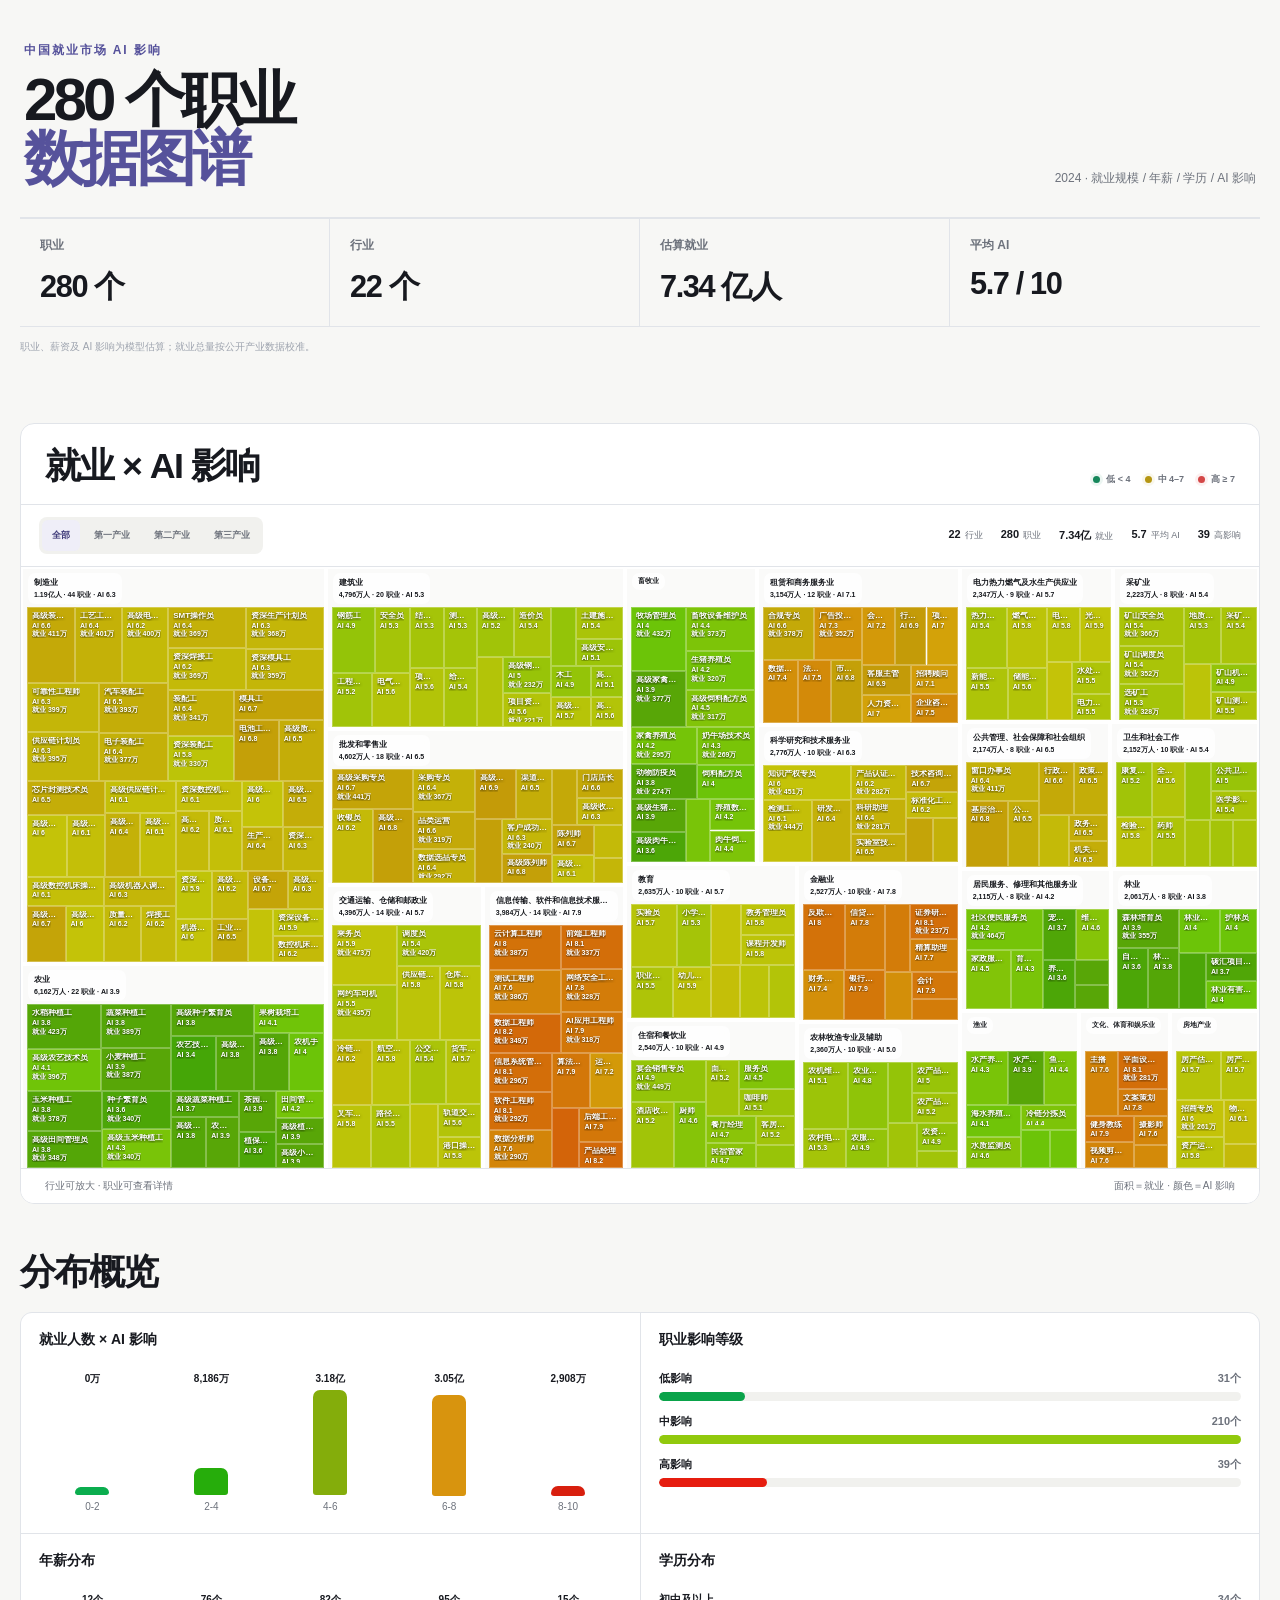
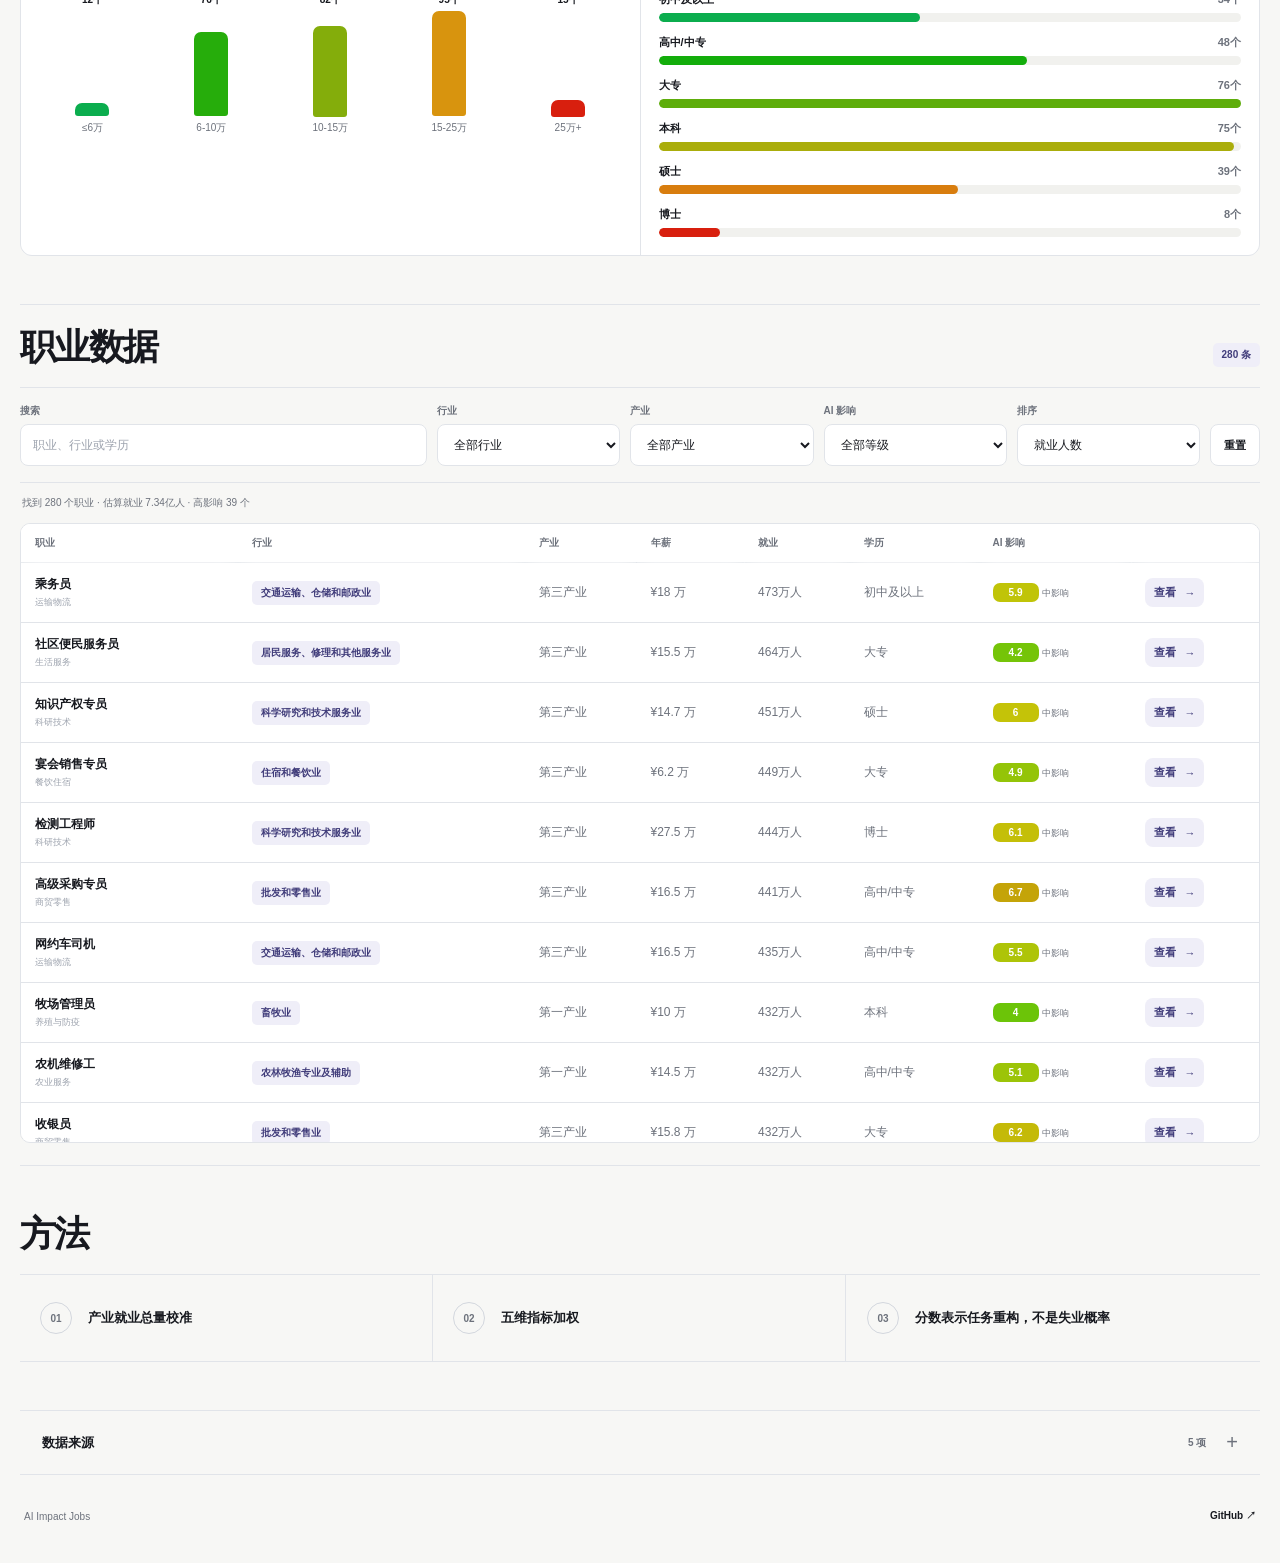
==== commit a1dc87a2: "简化数据页面" ====
--- a/index.html
+++ b/index.html
@@ -3,111 +3,31 @@
 <head>
 <meta charset="UTF-8" />
 <meta name="viewport" content="width=device-width, initial-scale=1.0" />
-<title>中国就业市场AI影响分析</title>
-<style>
-:root{--bg:#f6f8fb;--panel:#fff;--panel2:#f0f4f8;--text:#152033;--muted:#667085;--border:#d9e1ec;--shadow:0 18px 50px rgba(20,32,51,.08);--accent:#2563eb;--chip:#eef4ff;--head:#edf2f7;--cat:rgba(255,255,255,.58);--catText:#0f172a;--catSubText:#334155;--catShadow:0 1px 2px rgba(255,255,255,.95),0 0 4px rgba(255,255,255,.7)}body.dark{--bg:#0b1020;--panel:#121a2c;--panel2:#19243a;--text:#eef4ff;--muted:#a8b3c7;--border:#2a3955;--shadow:0 20px 60px rgba(0,0,0,.28);--accent:#60a5fa;--chip:#1d2c4c;--head:#1d2940;--cat:rgba(10,18,34,.54);--catText:#fff;--catSubText:#e5edff;--catShadow:0 1px 3px rgba(0,0,0,.8)}*{box-sizing:border-box}body{margin:0;font-family:-apple-system,BlinkMacSystemFont,"Segoe UI","PingFang SC","Microsoft YaHei",sans-serif;color:var(--text);background:radial-gradient(circle at top left,rgba(37,99,235,.14),transparent 32rem),var(--bg)}.page{width:min(1480px,calc(100vw - 32px));margin:auto;padding:28px 0 46px}header{display:flex;justify-content:space-between;gap:18px;align-items:flex-start;margin-bottom:18px}h1{margin:0;font-size:clamp(30px,4vw,52px);letter-spacing:-.04em;line-height:1.05}.theme{border:1px solid var(--border);background:var(--panel);color:var(--text);border-radius:999px;padding:10px 14px;box-shadow:var(--shadow);cursor:pointer;font-weight:800;white-space:nowrap}.grid{display:grid;grid-template-columns:repeat(4,1fr);gap:14px;margin:18px 0}.card{background:color-mix(in srgb,var(--panel) 88%,transparent);border:1px solid var(--border);border-radius:22px;box-shadow:var(--shadow)}.stat{padding:18px}.label{color:var(--muted);font-size:13px;margin-bottom:8px}.value{font-size:28px;font-weight:900}.head{display:flex;align-items:center;justify-content:space-between;gap:12px;padding:18px 20px;border-bottom:1px solid var(--border)}.head h2{margin:0;font-size:20px;writing-mode:horizontal-tb}.tag{display:inline-flex;border-radius:999px;padding:4px 8px;background:var(--chip);font-weight:800;font-size:12px;white-space:nowrap}.legend{display:flex;gap:10px;align-items:center;color:var(--muted);font-size:12px;white-space:nowrap}.bar{width:140px;height:10px;border-radius:999px;background:linear-gradient(90deg,#15803d,#facc15,#fb923c,#dc2626)}.chart-section{margin:0 0 16px}.chart-grid{display:grid;grid-template-columns:repeat(2,minmax(0,1fr));gap:14px;padding:18px}.chart-card{border:1px solid var(--border);background:var(--panel2);border-radius:18px;padding:14px;min-height:235px;display:flex;flex-direction:column}.chart-card h3{margin:0 0 4px;font-size:15px;line-height:1.25}.chart-sub{color:var(--muted);font-size:12px;line-height:1.5;margin-bottom:10px}.chart-foot{margin-top:10px;color:var(--muted);font-size:12px;line-height:1.45}.vchart{display:flex;align-items:flex-end;gap:8px;height:150px;margin-top:auto}.vcol{flex:1;min-width:0;display:flex;flex-direction:column;align-items:center;justify-content:flex-end;gap:6px}.vnum{font-size:11px;font-weight:800;color:var(--text);line-height:1;text-align:center}.vbar-wrap{height:108px;display:flex;align-items:flex-end;width:100%;justify-content:center}.vbar{width:min(34px,100%);border-radius:10px 10px 0 0;box-shadow:inset 0 -10px 18px rgba(255,255,255,.12)}.vlabel{font-size:11px;color:var(--muted);text-align:center;line-height:1.2;word-break:break-word}.hchart{display:grid;gap:10px;margin-top:auto}.hrow{display:grid;gap:4px}.hmeta{display:flex;justify-content:space-between;gap:10px;font-size:12px;line-height:1.3}.hmeta span:first-child{color:var(--text);font-weight:700}.hmeta span:last-child{color:var(--muted);font-weight:800}.htrack{height:12px;border-radius:999px;background:color-mix(in srgb,var(--border) 55%,transparent);overflow:hidden}.hfill{height:100%;border-radius:999px}#treemap{position:relative;width:100%;height:min(72vh,800px);min-height:560px;background:var(--panel2);overflow:hidden;border-radius:0 0 22px 22px}.cat{position:absolute;border:2px solid color-mix(in srgb,var(--border) 72%,white 28%);background:var(--cat);overflow:hidden}.cat-label{position:absolute;left:6px;top:5px;right:6px;z-index:4;pointer-events:none;line-height:1.08}.cat-label b{display:block;max-width:100%;overflow:visible;text-overflow:clip;white-space:normal;word-break:keep-all;font-size:10px;line-height:1.08;color:var(--catText);text-shadow:var(--catShadow)}.cat-label span{display:block;margin-top:2px;font-size:8px;line-height:1.05;color:var(--catSubText);text-shadow:var(--catShadow)}.cat.small-cat .cat-label b{font-size:8px}.cat.small-cat .cat-label span{font-size:6.5px}.tile{position:absolute;border:1px solid rgba(255,255,255,.72);overflow:hidden;color:#fff;cursor:pointer;transition:.12s}.tile:hover,.tile.selected{transform:scale(1.018);z-index:8;filter:brightness(1.08);box-shadow:0 10px 28px rgba(0,0,0,.2);outline:2px solid rgba(255,255,255,.85)}.tile-top{position:absolute;left:4px;top:4px;right:4px;display:grid;gap:1px;pointer-events:none;max-height:calc(100% - 8px);overflow:hidden}.tile-title,.tile-score,.tile-emp{width:fit-content;max-width:100%;padding:0;background:transparent;overflow:hidden;text-overflow:ellipsis;white-space:nowrap;font-size:8px;font-weight:900;line-height:1.08;text-shadow:0 1px 3px rgba(0,0,0,.82)}.tile-score,.tile-emp{font-size:7px}.tooltip{position:fixed;pointer-events:none;z-index:20;width:270px;background:rgba(15,23,42,.94);color:white;border:1px solid rgba(255,255,255,.15);border-radius:16px;padding:12px;box-shadow:0 18px 45px rgba(0,0,0,.25);font-size:12px;line-height:1.6;opacity:0;transform:translateY(6px);transition:.08s}.tooltip.show{opacity:1;transform:translateY(0)}.tooltip strong{display:block;font-size:15px;margin-bottom:4px}.side-detail{position:fixed;z-index:60;width:min(330px,calc(100vw - 24px));max-height:min(72vh,620px);overflow:auto;display:none;background:var(--panel);color:var(--text);border:1px solid var(--border);border-radius:20px;box-shadow:0 24px 70px rgba(0,0,0,.32);padding:14px}.side-detail.show{display:block}.side-head{display:flex;justify-content:space-between;gap:8px;align-items:flex-start;border-bottom:1px solid var(--border);padding-bottom:10px;margin-bottom:10px}.side-kicker{color:var(--muted);font-size:12px;margin-bottom:4px;line-height:1.4}.side-title{font-size:19px;font-weight:950;line-height:1.22;letter-spacing:-.02em}.side-close{flex:0 0 auto;width:30px;height:30px;border:1px solid var(--border);border-radius:999px;background:var(--panel2);color:var(--text);cursor:pointer;font-size:17px}.mini-grid{display:grid;grid-template-columns:1fr 1fr;gap:8px;margin:10px 0}.mini-stat{border:1px solid var(--border);border-radius:14px;background:var(--panel2);padding:8px}.mini-stat span{display:block;color:var(--muted);font-size:11px}.mini-stat b{display:block;margin-top:3px;font-size:15px}.side-section{padding-top:10px;margin-top:10px;border-top:1px solid var(--border);font-size:13px;line-height:1.65}.side-section h4{margin:0 0 6px;font-size:14px}.side-section p{margin:0}.impact-list{padding-left:18px;margin:6px 0 0}.impact-list li{margin:5px 0}.notes{display:grid;grid-template-columns:1.2fr .8fr;gap:14px;margin:16px 0}.note-box{padding:16px 18px;color:var(--muted);line-height:1.8;font-size:14px}.note-box b{color:var(--text)}.bottom{margin-top:18px;padding:18px}.search-row{display:grid;grid-template-columns:1fr auto auto auto;gap:12px;align-items:center;margin:12px 0 16px}.search,.select{width:100%;border:1px solid var(--border);background:var(--panel2);color:var(--text);border-radius:16px;padding:12px 14px;outline:none;font-size:14px}.select{min-width:150px}.table-wrap{max-height:620px;overflow:auto;border:1px solid var(--border);border-radius:18px;background:var(--panel)}table{width:100%;min-width:1360px;border-collapse:collapse;font-size:13px}th{position:sticky;top:0;z-index:1;background:var(--head);text-align:left;padding:12px 10px;border-bottom:1px solid var(--border);white-space:nowrap}td{padding:11px 10px;border-bottom:1px solid var(--border);vertical-align:middle}tbody tr{cursor:pointer}tbody tr:hover{background:color-mix(in srgb,var(--accent) 8%,transparent)}.pill{display:inline-flex;min-width:44px;justify-content:center;border-radius:999px;padding:4px 8px;color:#fff;font-weight:900}.action{color:var(--accent);font-weight:900;white-space:nowrap}.refs{margin-top:18px;padding:18px}.refs ul{margin:10px 0 0;padding-left:20px;line-height:1.8}.refs a{color:var(--accent);font-weight:800}.refs-tip{margin:12px 0 0;color:var(--muted);font-size:13px;line-height:1.7}@media(max-width:1100px){.search-row{grid-template-columns:1fr 1fr}.grid{grid-template-columns:repeat(2,1fr)}}@media(max-width:980px){header{flex-direction:column}.notes{grid-template-columns:1fr}.chart-grid{grid-template-columns:1fr}}@media(max-width:620px){.page{width:min(100vw - 16px,1480px);padding-top:14px}.grid{grid-template-columns:1fr;gap:10px}.stat{padding:12px}.value{font-size:24px}.head{align-items:flex-start;flex-direction:column}.chart-grid{padding:8px}.chart-card{min-height:auto;padding:10px;border-radius:16px}.chart-card h3{font-size:12.5px;line-height:1.18;margin-bottom:4px}.chart-sub{display:none}.chart-foot{font-size:10px;line-height:1.25;margin-top:8px}.vchart{height:112px;gap:6px}.vbar-wrap{height:72px}.vnum{font-size:8px;line-height:1.05}.vlabel{font-size:9px;line-height:1.08}.hmeta{font-size:10px}.htrack{height:10px}.treemap-head{gap:6px;padding:12px 12px 8px}.treemap-head h2{font-size:13px;line-height:1.15;width:100%;white-space:normal}.legend{width:100%;font-size:10px;gap:5px;justify-content:flex-start;overflow:hidden}.bar{width:84px;height:7px;flex:0 0 84px}#treemap{height:58vh;min-height:460px}.cat-label{left:2px;top:2px;right:2px;line-height:.92}.cat-label b{font-size:4.6px;line-height:.92;max-height:9px;overflow:hidden}.cat-label span{display:block;font-size:3.2px;line-height:.92;margin-top:0;opacity:.82;max-height:4px;overflow:hidden}.cat.small-cat .cat-label b{font-size:4px;max-height:7px}.cat.small-cat .cat-label span{display:none}.tile-top{left:2px;top:2px;right:2px;gap:0}.tile-title{font-size:5.5px;line-height:1}.tile-score,.tile-emp{font-size:4.8px;line-height:1}.note-box{font-size:12px;padding:12px}.bottom{margin-top:12px;padding:10px;border-radius:16px}.bottom .head{flex-direction:row!important;align-items:center!important;justify-content:space-between!important}.bottom .head h2{font-size:16px}.bottom .tag{font-size:10px;padding:3px 7px}.search-row{grid-template-columns:1fr;margin:8px 0 10px}.search,.select{font-size:12px;padding:9px 10px;border-radius:12px}.table-wrap{max-height:38vh;border-radius:12px;border:none;background:transparent;overflow:auto}.table-wrap table{min-width:0;width:100%;font-size:11px;border-collapse:separate;border-spacing:0 8px}.table-wrap thead{display:none}.table-wrap tbody,.table-wrap tr,.table-wrap td{display:block}.table-wrap tr{background:var(--panel);border:1px solid var(--border);border-radius:12px;padding:8px;box-shadow:0 8px 22px rgba(20,32,51,.06)}.table-wrap td{border:0;padding:3px 0}.table-wrap td:nth-child(1),.table-wrap td:nth-child(3),.table-wrap td:nth-child(4),.table-wrap td:nth-child(8),.table-wrap td:nth-child(9),.table-wrap td:nth-child(11),.table-wrap td:nth-child(12),.table-wrap td:nth-child(13),.table-wrap td:nth-child(14),.table-wrap td:nth-child(15){display:none}.table-wrap td:nth-child(2)::before{content:"行业：";color:var(--muted);font-weight:700}.table-wrap td:nth-child(5)::before{content:"职业：";color:var(--muted);font-weight:700}.table-wrap td:nth-child(6)::before{content:"年薪：";color:var(--muted);font-weight:700}.table-wrap td:nth-child(7)::before{content:"就业：";color:var(--muted);font-weight:700}.table-wrap td:nth-child(10)::before{content:"AI影响：";color:var(--muted);font-weight:700}.tag{font-size:9px;padding:2px 5px}.pill{min-width:30px;padding:2px 5px;font-size:10px}.side-detail{left:10px!important;right:10px!important;top:10px!important;width:auto!important;max-height:48vh!important;padding:9px!important;border-radius:16px!important;font-size:11px!important}.side-title{font-size:15px;line-height:1.15}.side-kicker{font-size:10px;line-height:1.25}.side-close{width:24px;height:24px;font-size:14px}.mini-grid{gap:5px;margin:7px 0}.mini-stat{padding:6px;border-radius:10px}.mini-stat span{font-size:9px}.mini-stat b{font-size:12px}.side-section{font-size:10.5px;line-height:1.45;padding-top:7px;margin-top:7px}.side-section h4{font-size:11.5px;margin-bottom:4px}.impact-list{padding-left:14px;margin-top:4px}.impact-list li{margin:3px 0}.refs{padding:12px}.refs h2{font-size:16px}}
-
-@media(max-width:900px){#treemap{height:58vh;min-height:460px}.treemap-head{gap:6px;padding:12px 12px 8px}.treemap-head h2{font-size:15px;line-height:1.15}.legend{font-size:10px}.bar{width:84px;height:7px;flex:0 0 84px}.cat-label{left:2px!important;top:2px!important;right:2px!important;line-height:1!important;z-index:20!important;background:rgba(246,248,251,.72);border-radius:3px;padding:1px 2px;backdrop-filter:blur(2px);max-height:14px;overflow:hidden}.cat-label b{font-size:7px!important;line-height:1!important;max-height:9px!important;overflow:hidden!important;white-space:nowrap!important;text-overflow:ellipsis!important;color:#0f172a!important;text-shadow:0 1px 2px rgba(255,255,255,.9)!important}.cat-label span{display:none!important}.cat.small-cat .cat-label b{font-size:6px!important}.tile{z-index:1}.tile.selected,.tile:hover{z-index:30}}
-
-@media(max-width:1200px){#treemap .cat-label{display:none!important}#treemap .cat::before{content:attr(data-name);position:absolute;left:2px;top:2px;z-index:25;max-width:calc(100% - 4px);height:8px;overflow:hidden;white-space:nowrap;text-overflow:ellipsis;font-size:5px!important;line-height:1!important;font-weight:900;color:#0f172a;text-shadow:0 1px 1px rgba(255,255,255,.95);background:rgba(255,255,255,.55);border-radius:2px;padding:0 1px;pointer-events:none}#treemap .cat.small-cat::before{font-size:4px!important;height:6px}}@media(max-width:620px){#treemap .cat::before{font-size:4px!important;height:6px;background:rgba(255,255,255,.48)}#treemap .cat.small-cat::before{font-size:3.5px!important;height:5px}.chart-card h3{font-size:12px!important}.vnum{font-size:7px!important}}
-
-
-/* === 手机端树状图类名修复：解决微信字号被放大、浏览器发亮问题 === */
-html,body,#treemap,#treemap *{
-  -webkit-text-size-adjust:100%;
-  text-size-adjust:100%;
-}
-@media(max-width:1200px){
-  #treemap .cat-label{
-    display:none!important;
-  }
-  #treemap .cat::before{
-    content:attr(data-name)!important;
-    position:absolute!important;
-    left:3px!important;
-    top:3px!important;
-    z-index:999!important;
-    pointer-events:none!important;
-
-    /* 用 12px + transform 缩放，绕开微信 WebView 的最小字号放大 */
-    font-size:12px!important;
-    line-height:1!important;
-    font-weight:900!important;
-    transform:scale(.42)!important;
-    transform-origin:left top!important;
-    width:calc((100% - 6px) / .42)!important;
-    height:14px!important;
-    max-width:none!important;
-
-    white-space:nowrap!important;
-    overflow:hidden!important;
-    text-overflow:ellipsis!important;
-
-    /* 去掉“发亮”的白色描边、阴影、毛玻璃和底色 */
-    color:rgba(15,23,42,.92)!important;
-    text-shadow:none!important;
-    background:transparent!important;
-    backdrop-filter:none!important;
-    -webkit-backdrop-filter:none!important;
-    border-radius:0!important;
-    padding:0!important;
-  }
-  body.dark #treemap .cat::before{
-    color:rgba(238,244,255,.92)!important;
-    text-shadow:none!important;
-    background:transparent!important;
-  }
-  #treemap .cat.small-cat::before{
-    transform:scale(.34)!important;
-    width:calc((100% - 6px) / .34)!important;
-    height:12px!important;
-  }
-  #treemap .tile{
-    z-index:1!important;
-  }
-  #treemap .tile:hover,
-  #treemap .tile.selected{
-    z-index:30!important;
-  }
-}
-@media(max-width:620px){
-  #treemap{
-    height:58vh!important;
-    min-height:460px!important;
-  }
-  #treemap .cat::before{
-    left:2px!important;
-    top:2px!important;
-    transform:scale(.38)!important;
-    width:calc((100% - 4px) / .38)!important;
-    height:12px!important;
-  }
-  #treemap .cat.small-cat::before{
-    transform:scale(.30)!important;
-    width:calc((100% - 4px) / .30)!important;
-    height:10px!important;
-  }
-  /* 很窄的小块不强行显示类名，避免文字压到块里 */
-  #treemap .cat[style*="width: 0px"]::before,
-  #treemap .cat[style*="height: 0px"]::before{
-    display:none!important;
-  }
-}
-
-</style>
+<meta name="description" content="以 280 个职业样本探索中国就业规模、薪资、学历与 AI 影响程度的交互式数据可视化。" />
+<meta name="theme-color" content="#f7f7f5" />
+<meta property="og:title" content="中国就业市场 AI 影响图谱" />
+<meta property="og:description" content="从行业、就业规模与任务特征出发，探索 280 个职业样本的 AI 影响情景。" />
+<meta property="og:type" content="website" />
+<title>中国就业市场 AI 影响图谱</title>
+<link rel="stylesheet" href="styles.css" />
 </head>
 <body>
+<a class="skip-link" href="#main-content">跳到主要内容</a>
 <div class="page">
-<header><div><h1>中国就业市场AI影响分析</h1></div><button class="theme" id="themeToggle">🌙 深色模式</button></header>
-<section class="grid" id="statsGrid"></section>
-<section class="card chart-section"><div class="head"><h2>就业与影响概览</h2><span class="tag">4 张摘要图表</span></div><div class="chart-grid" id="chartsPanel"></div></section>
-<section class="card treemap-card"><div class="head treemap-head"><h2>行业分批 AI 影响树状图</h2><div class="legend"><span>AI影响低</span><span class="bar"></span><span>AI影响高</span></div></div><div id="treemap"></div></section>
-<section class="notes"><div class="card note-box"><b>行业权重：</b>按 2024 年三次产业就业结构生成约 280 个职业：第一产业约 22.2%、第二产业约 29.0%、第三产业约 48.8%。</div><div class="card note-box"><b>面积与颜色：</b>树状图面积代表估算就业人数，颜色代表 AI 影响程度；绿色代表影响低，红色代表影响高。</div></section>
-<section class="card bottom"><div class="head" style="padding:0 0 12px;border-bottom:none"><h2>全部职业数据总览</h2><span class="tag" id="tableCount">280 条</span></div><div class="search-row"><input id="searchInput" class="search" type="search" placeholder="搜索职业 / 行业 / 学历 / 前景，例如：会计、制造、本科、增长"><select id="industryFilter" class="select"><option value="">全部行业</option></select><select id="sectorFilter" class="select"><option value="">全部产业</option><option>第一产业</option><option>第二产业</option><option>第三产业</option></select><select id="riskFilter" class="select"><option value="">全部AI影响</option><option value="high">高影响 7-10</option><option value="mid">中影响 4-6.9</option><option value="low">低影响 0-3.9</option></select></div><div class="table-wrap"><table><thead><tr><th>序号</th><th>行业分组</th><th>产业</th><th>领域</th><th>职称</th><th>年薪中位数</th><th>就业人数</th><th>学历要求</th><th>就业前景</th><th>AI影响</th><th>自动化</th><th>工具替代</th><th>采纳速度</th><th>物理/社交</th><th>操作</th></tr></thead><tbody id="tableBody"></tbody></table></div></section>
-<section class="card refs"><h2>参考资料链接</h2><ul><li><a target="_blank" href="https://www.stats.gov.cn/sj/zxfb/202502/t20250228_1958817.html">国家统计局：中华人民共和国2024年国民经济和社会发展统计公报</a></li><li><a target="_blank" href="https://www.stats.gov.cn/sj/ndsj/2025/indexch.htm">国家统计局：中国统计年鉴2025，就业和工资相关章节</a></li><li><a target="_blank" href="https://www.ilo.org/publications/generative-ai-and-jobs-global-analysis-potential-effects-job-quantity-and">ILO：Generative AI and Jobs</a></li><li><a target="_blank" href="https://www.oecd.org/employment/ai-and-work/">OECD：AI and Work</a></li><li><a target="_blank" href="https://www.weforum.org/publications/the-future-of-jobs-report-2025/">World Economic Forum：Future of Jobs Report 2025</a></li></ul><p class="refs-tip">提示：所有数据均由 AI 模型估算，仅供参考。</p></section>
+<header class="hero"><div class="hero-copy"><p class="eyebrow">中国就业市场 AI 影响</p><h1>280 个职业<br><em>数据图谱</em></h1></div><div class="hero-intro"><p class="hero-subtitle">2024 · 就业规模 / 年薪 / 学历 / AI 影响</p></div></header>
+<main id="main-content">
+<section class="grid reveal" id="statsGrid" aria-label="数据摘要"></section>
+<p class="data-note">职业、薪资及 AI 影响为模型估算；就业总量按公开产业数据校准。</p>
+<section class="treemap-card reveal" id="map" aria-labelledby="treemapTitle"><div class="head treemap-head"><div class="section-copy"><h2 id="treemapTitle">就业 × AI 影响</h2></div><div class="impact-legend" aria-label="AI 影响等级"><span><i class="legend-dot low"></i>低 &lt; 4</span><span><i class="legend-dot mid"></i>中 4–7</span><span><i class="legend-dot high"></i>高 ≥ 7</span></div></div><div class="map-toolbar"><div class="map-actions"><div class="sector-tabs" id="sectorTabs" role="group" aria-label="按产业筛选"><button type="button" class="sector-tab active" data-sector="" aria-pressed="true">全部</button><button type="button" class="sector-tab" data-sector="第一产业" aria-pressed="false">第一产业</button><button type="button" class="sector-tab" data-sector="第二产业" aria-pressed="false">第二产业</button><button type="button" class="sector-tab" data-sector="第三产业" aria-pressed="false">第三产业</button></div><button class="map-back" id="mapBack" type="button" hidden>← 返回</button></div><div class="map-summary" id="mapSummary" aria-live="polite"></div></div><div id="treemap" aria-label="职业 AI 影响树状图"></div><div class="map-hint"><span>行业可放大 · 职业可查看详情</span><span>面积＝就业 · 颜色＝AI 影响</span></div></section>
+<section class="chart-section reveal" id="overview" aria-labelledby="overviewTitle"><div class="head"><div class="section-copy"><h2 id="overviewTitle">分布概览</h2></div></div><div class="chart-grid" id="chartsPanel"></div></section>
+<section class="bottom reveal" id="jobs" aria-labelledby="tableTitle"><div class="head"><div class="section-copy"><h2 id="tableTitle">职业数据</h2></div><span class="tag" id="tableCount" aria-live="polite">280 条</span></div><div class="search-row"><div class="filter-field search-field"><label for="searchInput">搜索</label><input id="searchInput" class="search" type="search" placeholder="职业、行业或学历" autocomplete="off"></div><div class="filter-field"><label for="industryFilter">行业</label><select id="industryFilter" class="select"><option value="">全部行业</option></select></div><div class="filter-field"><label for="sectorFilter">产业</label><select id="sectorFilter" class="select"><option value="">全部产业</option><option>第一产业</option><option>第二产业</option><option>第三产业</option></select></div><div class="filter-field"><label for="riskFilter">AI 影响</label><select id="riskFilter" class="select"><option value="">全部等级</option><option value="high">高影响 7-10</option><option value="mid">中影响 4-6.9</option><option value="low">低影响 0-3.9</option></select></div><div class="filter-field"><label for="sortFilter">排序</label><select id="sortFilter" class="select"><option value="employment">就业人数</option><option value="ai-desc">AI 影响：高到低</option><option value="ai-asc">AI 影响：低到高</option><option value="income">年薪：高到低</option><option value="title">职业名称</option></select></div><button class="reset-button" id="resetFilters" type="button">重置</button></div><div class="filter-summary"><span id="filterSummary" aria-live="polite">正在加载…</span></div><div class="table-wrap" tabindex="0" aria-label="职业数据表"><table><thead><tr><th scope="col">职业</th><th scope="col">行业</th><th scope="col">产业</th><th scope="col">年薪</th><th scope="col">就业</th><th scope="col">学历</th><th scope="col">AI 影响</th><th scope="col"><span class="sr-only">操作</span></th></tr></thead><tbody id="tableBody"></tbody></table></div></section>
+<section class="reveal" id="methodology" aria-labelledby="methodTitle"><div class="head"><div class="section-copy"><h2 id="methodTitle">方法</h2></div></div><div class="method-grid"><article class="method-card"><span class="method-index">01</span><b>产业就业总量校准</b></article><article class="method-card"><span class="method-index">02</span><b>五维指标加权</b></article><article class="method-card"><span class="method-index">03</span><b>分数表示任务重构，不是失业概率</b></article></div></section>
+<details class="refs reveal"><summary><span>数据来源</span><span class="summary-meta">5 项</span></summary><div class="refs-content"><ul><li><a target="_blank" rel="noopener noreferrer" href="https://www.stats.gov.cn/sj/zxfb/202502/t20250228_1958817.html">国家统计局：2024 年国民经济和社会发展统计公报</a></li><li><a target="_blank" rel="noopener noreferrer" href="https://www.stats.gov.cn/sj/ndsj/2025/indexch.htm">国家统计局：中国统计年鉴 2025</a></li><li><a target="_blank" rel="noopener noreferrer" href="https://www.ilo.org/publications/generative-ai-and-jobs-global-analysis-potential-effects-job-quantity-and">ILO：Generative AI and Jobs</a></li><li><a target="_blank" rel="noopener noreferrer" href="https://www.oecd.org/employment/ai-and-work/">OECD：AI and Work</a></li><li><a target="_blank" rel="noopener noreferrer" href="https://www.weforum.org/publications/the-future-of-jobs-report-2025/">WEF：Future of Jobs Report 2025</a></li></ul></div></details>
+</main>
+<footer class="footer"><span>AI Impact Jobs</span><a href="https://github.com/EasonZe/AI-Impact-Jobs" target="_blank" rel="noopener noreferrer">GitHub ↗</a></footer>
 </div>
-<div class="tooltip" id="tooltip"></div>
-<div class="side-detail" id="sideDetail" aria-live="polite"></div>
+<div class="tooltip" id="tooltip" role="tooltip"></div>
+<div class="side-detail" id="sideDetail" role="dialog" aria-modal="false" aria-labelledby="sideTitle" aria-hidden="true" tabindex="-1"></div>
 <script>
 const sectorTotals={"第一产业":16298,"第二产业":21275,"第三产业":35866};
 const industryTargets=[
@@ -134,25 +54,30 @@
 {industry:"公共管理、社会保障和社会组织",sector:"第三产业",count:8,field:"公共服务",jobs:["窗口办事员","行政审批专员","政务热线客服","公共项目专员","政策研究助理","机关文秘","基层治理专员","社保专员"],income:[56000,185000],edu:["大专","本科","硕士"],outlook:"数字政务升级",auto:6.5,tool:7.0,adopt:7.0,physical:4.9},
 {industry:"居民服务、修理和其他服务业",sector:"第三产业",count:8,field:"生活服务",jobs:["家政服务员","养老护理员","育婴师","美容师","美发师","维修师傅","宠物护理师","社区便民服务员"],income:[48000,170000],edu:["初中及以上","高中/中专","大专"],outlook:"需求增长",auto:3.9,tool:4.5,adopt:4.9,physical:7.6}
 ];
-function seededRandom(seed){let x=Math.sin(seed)*10000;return x-Math.floor(x)}function clamp(v,min,max){return Math.max(min,Math.min(max,v))}function jitter(base,index,spread=1.2){return clamp(base+(seededRandom(index*19.37)-.5)*spread,0,10)}function money(v){return "¥"+Math.round(v/1000).toLocaleString("zh-CN")+"k"}function people(v){return v.toLocaleString("zh-CN")+"万人"}function fmtPeopleShort(v){return v>=10000?`${(v/10000).toFixed(2)}亿`:`${Math.round(v).toLocaleString("zh-CN")}万`}function colorForScore(s){const hue=Math.max(4,145-s*14.2);const light=s>=7?43:s>=4?40:34;return `hsl(${hue},92%,${light}%)`}function degreeColor(index,total){const ratio=total<=1?0:index/(total-1);const hue=145-ratio*140;return `hsl(${hue},88%,${ratio>.62?45:36}%)`}function outlookText(base,score){if(score>=7.8)return base+" / 岗位重构快";if(score>=6.5)return base+" / 技能升级明显";if(score>=4.5)return base+" / 人机协作增强";return base+" / 替代压力较低"}
+function seededRandom(seed){let x=Math.sin(seed)*10000;return x-Math.floor(x)}function clamp(v,min,max){return Math.max(min,Math.min(max,v))}function jitter(base,index,spread=1.2){return clamp(base+(seededRandom(index*19.37)-.5)*spread,0,10)}function money(v){return `¥${(v/10000).toFixed(v%10000?1:0)} 万`}function people(v){return v.toLocaleString("zh-CN")+"万人"}function fmtPeopleShort(v){return v>=10000?`${(v/10000).toFixed(2)}亿`:`${Math.round(v).toLocaleString("zh-CN")}万`}function colorForScore(s){const hue=Math.max(4,145-s*14.2);const light=s>=7?43:s>=4?40:34;return `hsl(${hue},92%,${light}%)`}function degreeColor(index,total){const ratio=total<=1?0:index/(total-1);const hue=145-ratio*140;return `hsl(${hue},88%,${ratio>.62?45:36}%)`}function outlookText(base,score){if(score>=7.8)return base+" / 岗位重构快";if(score>=6.5)return base+" / 技能升级明显";if(score>=4.5)return base+" / 人机协作增强";return base+" / 替代压力较低"}
 function generate(){const records=[];let id=1;const sectorCounts=industryTargets.reduce((m,t)=>{m[t.sector]=(m[t.sector]||0)+t.count;return m},{});industryTargets.forEach(target=>{const industryTotal=sectorTotals[target.sector]*(target.count/sectorCounts[target.sector]);for(let i=0;i<target.count;i++){const base=target.jobs[i%target.jobs.length];const prefixes=["","高级","资深","数字化","智能化","区域","现场","平台","综合","项目","初级","高级"];const prefix=prefixes[Math.floor(i/target.jobs.length)%prefixes.length];const title=(prefix&&!base.includes(prefix)?prefix:"")+base;const automation=Number(jitter(target.auto,id,1.6).toFixed(1));const aiTool=Number(jitter(target.tool,id+7,1.6).toFixed(1));const adoption=Number(jitter(target.adopt,id+13,1.5).toFixed(1));const physicalSocial=Number(jitter(target.physical,id+23,1.4).toFixed(1));const aiScore=Number(clamp(automation*.35+aiTool*.25+adoption*.25+(10-physicalSocial)*.15,0,10).toFixed(1));const income=Math.round((target.income[0]+seededRandom(id*5.91)*(target.income[1]-target.income[0]))/1000)*1000;const jobFactor=title.includes("员")||title.includes("工")||title.includes("司机")||title.includes("店员")||title.includes("服务员")?1.25:.85;const raw=industryTotal/target.count*(.55+seededRandom(id*3.17)*1.15)*jobFactor;records.push({id,industry:target.industry,sector:target.sector,field:target.field,title,income,employmentRaw:raw,employment:Math.max(2,Math.round(raw)),education:target.edu[Math.floor(seededRandom(id*8.33)*target.edu.length)],outlook:outlookText(target.outlook,aiScore),aiScore,automation,aiTool,adoption,physicalSocial});id++}});Object.keys(sectorTotals).forEach(sector=>{const items=records.filter(r=>r.sector===sector);const sum=items.reduce((s,r)=>s+r.employmentRaw,0);const factor=sectorTotals[sector]/sum;items.forEach(r=>r.employment=Math.max(1,Math.round(r.employmentRaw*factor)))});return records.sort((a,b)=>b.employment-a.employment)}
-const occupations=generate(),tooltip=document.getElementById("tooltip"),sideDetail=document.getElementById("sideDetail"),chartsPanel=document.getElementById("chartsPanel");
-function classifyImpact(score){return score>=7?"高影响":score>=4?"中影响":"低影响"}function fmtCount(v){return `${v.toLocaleString("zh-CN")}个`}function verticalChart(labels,values,formatter,colors){const max=Math.max(...values,1);return `<div class="vchart">${labels.map((label,i)=>{const h=Math.max(8,values[i]/max*100);const color=colors?colors[i]:degreeColor(i,labels.length);return `<div class="vcol"><div class="vnum">${formatter(values[i])}</div><div class="vbar-wrap"><div class="vbar" style="height:${h}%;background:${color}"></div></div><div class="vlabel">${label}</div></div>`}).join("")}</div>`}function horizontalChart(labels,values,formatter,colors){const max=Math.max(...values,1);return `<div class="hchart">${labels.map((label,i)=>{const color=colors?colors[i]:degreeColor(i,labels.length);return `<div class="hrow"><div class="hmeta"><span>${label}</span><span>${formatter(values[i])}</span></div><div class="htrack"><div class="hfill" style="width:${Math.max(6,values[i]/max*100)}%;background:${color}"></div></div></div>`}).join("")}</div>`}
-function renderCharts(){const aiBins=[{label:"0-2",min:0,max:2},{label:"2-4",min:2,max:4},{label:"4-6",min:4,max:6},{label:"6-8",min:6,max:8},{label:"8-10",min:8,max:10.01}];const weightedEmployment=aiBins.map(bin=>occupations.filter(d=>d.aiScore>=bin.min&&d.aiScore<bin.max).reduce((s,d)=>s+d.employment,0));const levelLabels=["低影响","中影响","高影响"];const levelCounts=levelLabels.map(label=>occupations.filter(d=>classifyImpact(d.aiScore)===label).length);const salaryBands=[{label:"≤6万",test:v=>v<60000},{label:"6-10万",test:v=>v>=60000&&v<100000},{label:"10-15万",test:v=>v>=100000&&v<150000},{label:"15-25万",test:v=>v>=150000&&v<250000},{label:"25万+",test:v=>v>=250000}];const salaryValues=salaryBands.map(bin=>occupations.filter(d=>bin.test(d.income)).length);const eduLabels=["初中及以上","高中/中专","大专","本科","硕士","博士"];const eduValues=eduLabels.map(label=>occupations.filter(d=>d.education===label).length);const greenToRed5=aiBins.map((_,i)=>degreeColor(i,aiBins.length));const greenYellowRed=["hsl(145,88%,34%)","hsl(78,88%,42%)","hsl(4,88%,48%)"];const salaryColors=salaryBands.map((_,i)=>degreeColor(i,salaryBands.length));const eduColors=eduLabels.map((_,i)=>degreeColor(i,eduLabels.length));chartsPanel.innerHTML=[{title:"就业人数按 AI 影响分布（按就业加权）",sub:"按估算就业人数汇总，绿色代表影响低，红色代表影响高。",body:verticalChart(aiBins.map(b=>b.label),weightedEmployment,fmtPeopleShort,greenToRed5),foot:`总计 ${fmtPeopleShort(weightedEmployment.reduce((a,b)=>a+b,0))}人`},{title:"影响等级分布",sub:"按职业条目计数：绿色低影响，黄色中影响，红色高影响。",body:horizontalChart(levelLabels,levelCounts,fmtCount,greenYellowRed),foot:`共 ${fmtCount(levelCounts.reduce((a,b)=>a+b,0))}`},{title:"薪资水平",sub:"按年薪中位数区间统计，颜色由低到高逐渐从绿到红。",body:verticalChart(salaryBands.map(b=>b.label),salaryValues,fmtCount,salaryColors),foot:`最高频区间：${salaryBands[salaryValues.indexOf(Math.max(...salaryValues))].label}`},{title:"学历水平",sub:"按最低学历要求统计，颜色由低到高逐渐从绿到红。",body:horizontalChart(eduLabels,eduValues,fmtCount,eduColors),foot:`本科及以上合计 ${fmtCount(eduValues.slice(3).reduce((a,b)=>a+b,0))}`}].map(card=>`<article class="chart-card"><h3>${card.title}</h3><div class="chart-sub">${card.sub}</div>${card.body}<div class="chart-foot">${card.foot}</div></article>`).join("")}
-function renderStats(){const total=occupations.reduce((s,d)=>s+d.employment,0),avg=occupations.reduce((s,d)=>s+d.aiScore,0)/occupations.length;document.getElementById("statsGrid").innerHTML=[{label:"职业样本",value:occupations.length+" 个"},{label:"行业分组",value:industryTargets.length+" 个"},{label:"估算就业人数合计",value:(total/10000).toFixed(2)+" 亿人"},{label:"平均 AI 影响分",value:avg.toFixed(1)+" / 10"}].map(i=>`<article class="card stat"><div class="label">${i.label}</div><div class="value">${i.value}</div></article>`).join("")}
-function groupByIndustry(){return industryTargets.map(c=>{const items=occupations.filter(d=>d.industry===c.industry).sort((a,b)=>b.employment-a.employment);return{industry:c.industry,sector:c.sector,items,value:items.reduce((s,d)=>s+d.employment,0),avg:items.reduce((s,d)=>s+d.aiScore,0)/items.length,count:items.length}}).sort((a,b)=>b.value-a.value)}
+const occupations=generate(),tooltip=document.getElementById("tooltip"),sideDetail=document.getElementById("sideDetail"),chartsPanel=document.getElementById("chartsPanel");let lastDetailAnchor=null,activeTreemapSector="",activeTreemapIndustry="";
+function classifyImpact(score){return score>=7?"高影响":score>=4?"中影响":"低影响"}function fmtCount(v){return `${v.toLocaleString("zh-CN")}个`}function verticalChart(labels,values,formatter,colors){const max=Math.max(...values,1);return `<div class="vchart">${labels.map((label,i)=>{const h=Math.max(8,values[i]/max*100);const color=colors?colors[i]:degreeColor(i,labels.length);return `<div class="vcol"><div class="vnum">${formatter(values[i])}</div><div class="vbar-wrap"><div class="vbar" style="height:${h}%;background:${color};--bar-delay:${i*70}ms"></div></div><div class="vlabel">${label}</div></div>`}).join("")}</div>`}function horizontalChart(labels,values,formatter,colors){const max=Math.max(...values,1);return `<div class="hchart">${labels.map((label,i)=>{const color=colors?colors[i]:degreeColor(i,labels.length);return `<div class="hrow"><div class="hmeta"><span>${label}</span><span>${formatter(values[i])}</span></div><div class="htrack"><div class="hfill" style="width:${Math.max(6,values[i]/max*100)}%;background:${color};--bar-delay:${i*80}ms"></div></div></div>`}).join("")}</div>`}
+function renderCharts(){const aiBins=[{label:"0-2",min:0,max:2},{label:"2-4",min:2,max:4},{label:"4-6",min:4,max:6},{label:"6-8",min:6,max:8},{label:"8-10",min:8,max:10.01}];const weightedEmployment=aiBins.map(bin=>occupations.filter(d=>d.aiScore>=bin.min&&d.aiScore<bin.max).reduce((s,d)=>s+d.employment,0));const levelLabels=["低影响","中影响","高影响"];const levelCounts=levelLabels.map(label=>occupations.filter(d=>classifyImpact(d.aiScore)===label).length);const salaryBands=[{label:"≤6万",test:v=>v<60000},{label:"6-10万",test:v=>v>=60000&&v<100000},{label:"10-15万",test:v=>v>=100000&&v<150000},{label:"15-25万",test:v=>v>=150000&&v<250000},{label:"25万+",test:v=>v>=250000}];const salaryValues=salaryBands.map(bin=>occupations.filter(d=>bin.test(d.income)).length);const eduLabels=["初中及以上","高中/中专","大专","本科","硕士","博士"];const eduValues=eduLabels.map(label=>occupations.filter(d=>d.education===label).length);const greenToRed5=aiBins.map((_,i)=>degreeColor(i,aiBins.length));const greenYellowRed=["hsl(145,88%,34%)","hsl(78,88%,42%)","hsl(4,88%,48%)"];const salaryColors=salaryBands.map((_,i)=>degreeColor(i,salaryBands.length));const eduColors=eduLabels.map((_,i)=>degreeColor(i,eduLabels.length));chartsPanel.innerHTML=[{title:"就业人数 × AI 影响",body:verticalChart(aiBins.map(b=>b.label),weightedEmployment,fmtPeopleShort,greenToRed5)},{title:"职业影响等级",body:horizontalChart(levelLabels,levelCounts,fmtCount,greenYellowRed)},{title:"年薪分布",body:verticalChart(salaryBands.map(b=>b.label),salaryValues,fmtCount,salaryColors)},{title:"学历分布",body:horizontalChart(eduLabels,eduValues,fmtCount,eduColors)}].map(card=>`<article class="chart-card"><h3>${card.title}</h3>${card.body}</article>`).join("")}
+function renderStats(){const total=occupations.reduce((s,d)=>s+d.employment,0),avg=occupations.reduce((s,d)=>s+d.aiScore,0)/occupations.length;document.getElementById("statsGrid").innerHTML=[{label:"职业",value:occupations.length+" 个"},{label:"行业",value:industryTargets.length+" 个"},{label:"估算就业",value:(total/10000).toFixed(2)+" 亿人"},{label:"平均 AI",value:avg.toFixed(1)+" / 10"}].map(i=>`<article class="card stat"><div class="label">${i.label}</div><div class="value">${i.value}</div></article>`).join("")}
+function groupByIndustry(){return industryTargets.map(c=>{const items=occupations.filter(d=>d.industry===c.industry).sort((a,b)=>b.employment-a.employment),value=items.reduce((s,d)=>s+d.employment,0),avg=value?items.reduce((s,d)=>s+d.aiScore*d.employment,0)/value:0;return{industry:c.industry,sector:c.sector,items,value,avg,count:items.length}}).sort((a,b)=>b.value-a.value)}
+function currentTreemapGroups(){const groups=groupByIndustry();if(activeTreemapIndustry)return groups.filter(g=>g.industry===activeTreemapIndustry);if(activeTreemapSector)return groups.filter(g=>g.sector===activeTreemapSector);return groups}
+function updateTreemapToolbar(groups){const items=groups.flatMap(g=>g.items),employment=items.reduce((s,d)=>s+d.employment,0),avg=employment?items.reduce((s,d)=>s+d.aiScore*d.employment,0)/employment:0,high=items.filter(d=>d.aiScore>=7).length;document.getElementById("mapSummary").innerHTML=`<span><b>${groups.length}</b> 行业</span><span><b>${items.length}</b> 职业</span><span><b>${fmtPeopleShort(employment)}</b> 就业</span><span><b>${avg.toFixed(1)}</b> 平均 AI</span><span><b>${high}</b> 高影响</span>`;document.querySelectorAll(".sector-tab").forEach(button=>{const active=button.dataset.sector===activeTreemapSector;button.classList.toggle("active",active);button.setAttribute("aria-pressed",String(active))});const back=document.getElementById("mapBack");back.hidden=!activeTreemapIndustry;back.textContent=`← 返回${activeTreemapSector||"全部产业"}`;document.getElementById("treemap").setAttribute("aria-label",`职业 AI 影响树状图，当前显示${activeTreemapIndustry||activeTreemapSector||"全部产业"}，${items.length} 个职业`)}
+function focusTreemapIndustry(industry){activeTreemapIndustry=industry;renderTreemap({animate:true});document.getElementById("mapBack").focus()}
+function leaveTreemapIndustry(){const previous=activeTreemapIndustry;activeTreemapIndustry="";renderTreemap({animate:true});const label=[...document.querySelectorAll(".cat-label[data-industry]")].find(el=>el.dataset.industry===previous);label?.focus()}
 function orderedBinary(items,x,y,w,h,valueKey="value"){if(!items.length)return[];if(items.length===1)return[{...items[0],x,y,w,h}];const sorted=[...items].sort((a,b)=>b[valueKey]-a[valueKey]);const total=sorted.reduce((s,i)=>s+i[valueKey],0);let acc=0,split=1,best=Infinity;for(let i=1;i<sorted.length;i++){acc+=sorted[i-1][valueKey];const diff=Math.abs(total/2-acc);if(diff<best){best=diff;split=i}}const left=sorted.slice(0,split),right=sorted.slice(split),lt=left.reduce((s,i)=>s+i[valueKey],0),ratio=lt/total;if(w>=h){const w1=w*ratio;return[...orderedBinary(left,x,y,w1,h,valueKey),...orderedBinary(right,x+w1,y,w-w1,h,valueKey)]}const h1=h*ratio;return[...orderedBinary(left,x,y,w,h1,valueKey),...orderedBinary(right,x,y+h1,w,h-h1,valueKey)]}
-function renderTreemap(){closeSideDetail();const box=document.getElementById("treemap"),rect=box.getBoundingClientRect();const groups=groupByIndustry();const groupRects=orderedBinary(groups,0,0,rect.width,rect.height,"value");box.innerHTML="";groupRects.forEach(g=>{const cat=document.createElement("div");cat.setAttribute("data-name",g.industry);cat.className=`cat${(g.w<135||g.h<88)?" small-cat":""}`;cat.style.cssText=`left:${g.x}px;top:${g.y}px;width:${g.w}px;height:${g.h}px`;const isMobile=innerWidth<=900||rect.width<=820;const showMeta=!isMobile;const metaText=showMeta?`${fmtPeopleShort(g.value)}人 · AI ${g.avg.toFixed(1)}`:"";cat.innerHTML=`<div class="cat-label"><b title="${g.industry}">${g.industry}</b>${metaText?`<span>${metaText}</span>`:""}</div>`;const pad=4,labelH=isMobile?18:(g.h>90?36:26),innerX=pad,innerY=labelH,innerW=Math.max(0,g.w-pad*2),innerH=Math.max(0,g.h-labelH-pad);const itemRects=orderedBinary(g.items.map(i=>({...i,value:i.employment})),innerX,innerY,innerW,innerH,"value");itemRects.forEach(d=>{const area=d.w*d.h;const show=area>900&&d.w>30&&d.h>24;const showEmp=show&&area>1500&&d.w>46&&d.h>38;const shortTitle=d.title.length>8?d.title.slice(0,8)+"…":d.title;const tile=document.createElement("div");tile.className="tile";tile.setAttribute("role","button");tile.setAttribute("tabindex","0");tile.dataset.id=d.id;tile.style.cssText=`left:${d.x}px;top:${d.y}px;width:${d.w}px;height:${d.h}px;background:${colorForScore(d.aiScore)}`;tile.innerHTML=show?`<div class="tile-top"><div class="tile-title" title="${d.title}">${shortTitle}</div><div class="tile-score">AI ${d.aiScore}</div>${showEmp?`<div class="tile-emp">就业 ${d.employment}万</div>`:""}</div>`:"";tile.addEventListener("mousemove",e=>showTooltip(e,d));tile.addEventListener("mouseleave",hideTooltip);tile.addEventListener("click",e=>{e.stopPropagation();openSideDetail(d,tile)});tile.addEventListener("keydown",e=>{if(e.key==="Enter"||e.key===" "){e.preventDefault();openSideDetail(d,tile)}});cat.appendChild(tile)});box.appendChild(cat)})}
+function renderTreemap({animate=false}={}){closeSideDetail();const box=document.getElementById("treemap"),rect=box.getBoundingClientRect(),groups=currentTreemapGroups(),focused=Boolean(activeTreemapIndustry);updateTreemapToolbar(groups);if(!rect.width||!rect.height)return;box.classList.add("is-updating");box.innerHTML="";const groupRects=orderedBinary(groups,0,0,rect.width,rect.height,"value");let tileIndex=0;groupRects.forEach(g=>{const cat=document.createElement("div"),isMobile=innerWidth<=900||rect.width<=820;cat.className=`cat${(g.w<135||g.h<88)?" small-cat":""}${focused?" focused":""}`;cat.setAttribute("role","group");cat.setAttribute("aria-label",`${g.industry}，${g.count} 个职业，就业 ${fmtPeopleShort(g.value)}人，平均 AI ${g.avg.toFixed(1)}`);cat.style.cssText=`left:${g.x}px;top:${g.y}px;width:${g.w}px;height:${g.h}px`;const label=document.createElement(focused?"div":"button"),showMeta=focused||!isMobile;label.className="cat-label";label.dataset.industry=g.industry;if(!focused){label.type="button";label.setAttribute("aria-label",`放大查看${g.industry}的 ${g.count} 个职业`);label.addEventListener("click",e=>{e.stopPropagation();focusTreemapIndustry(g.industry)})}label.innerHTML=`<b title="${g.industry}">${focused?`${g.industry} · ${g.sector}`:g.industry}</b>${showMeta?`<span>${fmtPeopleShort(g.value)}人 · ${g.count} 职业 · AI ${g.avg.toFixed(1)}</span>`:""}`;cat.appendChild(label);const pad=4,labelH=focused?(isMobile?22:44):(isMobile?16:(g.h>90?38:28)),innerX=pad,innerY=labelH,innerW=Math.max(0,g.w-pad*2),innerH=Math.max(0,g.h-labelH-pad),itemRects=orderedBinary(g.items.map(i=>({...i,value:i.employment})),innerX,innerY,innerW,innerH,"value");itemRects.forEach(d=>{const area=d.w*d.h,show=focused?(area>340&&d.w>34&&d.h>20):(area>900&&d.w>30&&d.h>24),showEmp=show&&(focused?area>820:area>1500)&&d.w>46&&d.h>34,limit=focused?11:8,shortTitle=d.title.length>limit?d.title.slice(0,limit)+"…":d.title,tile=document.createElement("div");tile.className=`tile${animate?" entering":""}`;tile.setAttribute("role","button");tile.setAttribute("tabindex","0");tile.setAttribute("aria-label",`${d.title}，${d.industry}，就业 ${people(d.employment)}，AI 影响 ${d.aiScore} 分`);tile.dataset.id=d.id;tile.style.cssText=`left:${d.x}px;top:${d.y}px;width:${d.w}px;height:${d.h}px;background:${colorForScore(d.aiScore)};--tile-delay:${Math.min(tileIndex++,42)*8}ms`;tile.innerHTML=show?`<div class="tile-top"><div class="tile-title" title="${d.title}">${shortTitle}</div><div class="tile-score">AI ${d.aiScore}${focused?` · ${classifyImpact(d.aiScore)}`:""}</div>${showEmp?`<div class="tile-emp">就业 ${d.employment}万</div>`:""}</div>`:"";tile.addEventListener("mousemove",e=>showTooltip(e,d));tile.addEventListener("mouseleave",hideTooltip);tile.addEventListener("click",e=>{e.stopPropagation();openSideDetail(d,tile)});tile.addEventListener("keydown",e=>{if(e.key==="Enter"||e.key===" "){e.preventDefault();openSideDetail(d,tile)}});cat.appendChild(tile)});box.appendChild(cat)});requestAnimationFrame(()=>box.classList.remove("is-updating"))}
 function showTooltip(e,d){tooltip.innerHTML=`<strong>${d.title}</strong><div>${d.sector} · ${d.industry} · ${d.field}</div><div>就业人数：${people(d.employment)}</div><div>年薪中位数：${money(d.income)}</div><div>学历要求：${d.education}</div><div>就业前景：${d.outlook}</div><div>AI影响：${d.aiScore}/10（自动化${d.automation}｜工具${d.aiTool}｜采纳${d.adoption}｜物理/社交${d.physicalSocial}）</div>`;tooltip.style.left=Math.min(e.clientX+14,innerWidth-290)+"px";tooltip.style.top=Math.min(e.clientY+14,innerHeight-220)+"px";tooltip.classList.add("show")}function hideTooltip(){tooltip.classList.remove("show")}
 function impactLevel(s){return s>=7?"高影响：岗位内容会明显重构":s>=4?"中等影响：人机协作会增强":"低到中等影响：短期替代压力有限"}function titleDuty(t){if(t.includes("工程师"))return"方案设计、系统开发、技术测试、问题定位和跨团队协作";if(t.includes("员")||t.includes("工"))return"标准化执行、现场操作、质量检查、数据记录和流程配合";if(t.includes("经理")||t.includes("主管"))return"团队管理、流程协调、客户沟通、绩效跟踪和资源配置";if(t.includes("教师")||t.includes("讲师"))return"教学设计、课堂互动、学习反馈、测评辅导和课程改进";if(t.includes("医生")||t.includes("护士")||t.includes("药师"))return"诊疗支持、护理服务、风险识别、记录管理和患者沟通";return"信息处理、业务执行、客户沟通、流程协作和结果交付"}function automationText(s){return s>=7?"重复性文书、审核、标注、排程等任务容易被自动化。":s>=4?"部分流程可由 AI 辅助，但关键判断仍需要人工。":"工作高度依赖现场、经验或非标准动作，自动化空间较小。"}function toolText(s){return s>=7?"生成式 AI、数据分析工具和行业软件会直接改变产出方式。":s>=4?"AI 可提升检索、写作、分析、质检和沟通效率。":"AI 多作为辅助查询或记录工具，短期替代有限。"}function adoptionText(s){return s>=7?"行业数字化基础较好，AI 工具扩散速度快。":s>=4?"行业正在逐步采用智能工具，影响会渐进出现。":"行业采纳受现场条件、成本或制度限制，速度较慢。"}function physicalText(s){return s>=7?"大量依赖现场操作、身体技能或面对面服务，对替代形成缓冲。":s>=4?"仍需一定现场协作或人际沟通，AI 更偏辅助。":"工作主要是数字化信息任务，物理/强社交缓冲较弱。"}function advice(d){if(d.aiScore>=7)return"建议把 AI 作为核心工作工具：学习提示词、自动化流程、数据分析和行业软件集成，把竞争力转向复核、判断、客户沟通和复杂问题解决。";if(d.aiScore>=4)return"建议掌握常用 AI 工具，提高文档、表格、检索、质检、排程等效率，同时强化现场经验、沟通和业务判断。";return"建议关注智能设备和基础数字工具，但核心优势仍在现场技能、服务体验、责任心和专业经验。"}
-function openSideDetail(d,anchor){document.querySelectorAll(".tile.selected").forEach(t=>t.classList.remove("selected"));if(anchor&&anchor.classList)anchor.classList.add("selected");hideTooltip();const impacts=[{name:"任务自动化潜力",score:d.automation,text:automationText(d.automation)},{name:"AI工具替代程度",score:d.aiTool,text:toolText(d.aiTool)},{name:"行业采纳速度",score:d.adoption,text:adoptionText(d.adoption)},{name:"物理/社交技能缓冲",score:d.physicalSocial,text:physicalText(d.physicalSocial)}];const strongest=impacts.map(i=>i.name==="物理/社交技能缓冲"?{...i,compareScore:10-i.score}:{...i,compareScore:i.score}).sort((a,b)=>b.compareScore-a.compareScore)[0];sideDetail.innerHTML=`<div class="side-head"><div><div class="side-kicker">${d.sector}<br>${d.industry} · ${d.field}</div><div class="side-title">${d.title}</div></div><button class="side-close" id="sideClose">×</button></div><div class="mini-grid"><div class="mini-stat"><span>AI影响评分</span><b>${d.aiScore}/10</b></div><div class="mini-stat"><span>就业人数</span><b>${people(d.employment)}</b></div><div class="mini-stat"><span>年薪中位数</span><b>${money(d.income)}</b></div><div class="mini-stat"><span>学历要求</span><b>${d.education}</b></div></div><div class="side-section" style="border-top:none;padding-top:0"><h4>职业介绍</h4><p>${d.title}属于${d.industry}行业，核心工作通常包括${titleDuty(d.title)}。当前就业前景判断为：${d.outlook}。</p></div><div class="side-section"><h4>AI主要影响</h4><p>综合判断为 <b>${impactLevel(d.aiScore)}</b>。影响最大的维度是：<b>${strongest.name}</b>。</p><ul class="impact-list">${impacts.map(i=>`<li><b>${i.name}：${i.score}/10。</b>${i.text}</li>`).join("")}</ul></div><div class="side-section"><h4>应对建议</h4><p>${advice(d)}</p></div>`;sideDetail.classList.add("show");positionSideDetail(anchor);document.getElementById("sideClose").addEventListener("click",closeSideDetail)}
-function positionSideDetail(anchor){const r=anchor?anchor.getBoundingClientRect():document.getElementById("treemap").getBoundingClientRect();const gap=10,w=Math.min(330,innerWidth-24);sideDetail.style.width=w+"px";sideDetail.style.left="0px";sideDetail.style.top="0px";const h=sideDetail.offsetHeight||420;let left=r.right+gap;if(left+w>innerWidth-8)left=r.left-w-gap;if(left<8)left=Math.max(8,Math.min(r.left,innerWidth-w-8));let top=r.top;if(top+h>innerHeight-8)top=innerHeight-h-8;if(top<8)top=8;sideDetail.style.left=left+"px";sideDetail.style.top=top+"px"}
-function closeSideDetail(){sideDetail.classList.remove("show");document.querySelectorAll(".tile.selected").forEach(t=>t.classList.remove("selected"))}
-function bindRows(){document.querySelectorAll("#tableBody tr[data-id]").forEach(row=>{const d=occupations.find(i=>i.id===Number(row.dataset.id));row.addEventListener("click",()=>openSideDetail(d,row));row.addEventListener("keydown",e=>{if(e.key==="Enter"||e.key===" "){e.preventDefault();openSideDetail(d,row)}})})}
-function renderTable(data){document.getElementById("tableCount").textContent=data.length+" 条";document.getElementById("tableBody").innerHTML=data.map((d,i)=>`<tr data-id="${d.id}" tabindex="0"><td>${i+1}</td><td><span class="tag">${d.industry}</span></td><td><span class="tag">${d.sector}</span></td><td>${d.field}</td><td><b>${d.title}</b></td><td>${money(d.income)}</td><td>${people(d.employment)}</td><td>${d.education}</td><td>${d.outlook}</td><td><span class="pill" style="background:${colorForScore(d.aiScore)}">${d.aiScore}</span></td><td>${d.automation}</td><td>${d.aiTool}</td><td>${d.adoption}</td><td>${d.physicalSocial}</td><td><span class="action">打开介绍</span></td></tr>`).join("");bindRows()}
+function openSideDetail(d,anchor){lastDetailAnchor=anchor;document.querySelectorAll(".tile.selected").forEach(t=>t.classList.remove("selected"));if(anchor&&anchor.classList)anchor.classList.add("selected");hideTooltip();const impacts=[{name:"任务自动化潜力",score:d.automation,text:automationText(d.automation)},{name:"AI工具替代程度",score:d.aiTool,text:toolText(d.aiTool)},{name:"行业采纳速度",score:d.adoption,text:adoptionText(d.adoption)},{name:"物理/社交技能缓冲",score:d.physicalSocial,text:physicalText(d.physicalSocial)}];const strongest=impacts.map(i=>i.name==="物理/社交技能缓冲"?{...i,compareScore:10-i.score}:{...i,compareScore:i.score}).sort((a,b)=>b.compareScore-a.compareScore)[0];sideDetail.innerHTML=`<div class="side-head"><div><div class="side-kicker">${d.sector}<br>${d.industry} · ${d.field}</div><div class="side-title" id="sideTitle">${d.title}</div></div><button class="side-close" id="sideClose" type="button" aria-label="关闭职业详情">×</button></div><div class="mini-grid"><div class="mini-stat"><span>AI影响评分</span><b>${d.aiScore}/10</b></div><div class="mini-stat"><span>就业人数</span><b>${people(d.employment)}</b></div><div class="mini-stat"><span>年薪中位数</span><b>${money(d.income)}</b></div><div class="mini-stat"><span>学历要求</span><b>${d.education}</b></div></div><div class="side-section" style="border-top:none;padding-top:0"><h4>职业介绍</h4><p>${d.title}属于${d.industry}行业，核心工作通常包括${titleDuty(d.title)}。当前就业前景判断为：${d.outlook}。</p></div><div class="side-section"><h4>AI主要影响</h4><p>综合判断为 <b>${impactLevel(d.aiScore)}</b>。影响最大的维度是：<b>${strongest.name}</b>。</p><ul class="impact-list">${impacts.map(i=>`<li><b>${i.name}：${i.score}/10。</b>${i.text}</li>`).join("")}</ul></div><div class="side-section"><h4>应对建议</h4><p>${advice(d)}</p></div>`;sideDetail.classList.add("show");sideDetail.setAttribute("aria-hidden","false");positionSideDetail(anchor);const closeButton=document.getElementById("sideClose");closeButton.addEventListener("click",()=>closeSideDetail({returnFocus:true}));if(anchor===document.activeElement)closeButton.focus()}
+function positionSideDetail(){sideDetail.style.removeProperty("left");sideDetail.style.removeProperty("top");sideDetail.style.removeProperty("width")}
+function closeSideDetail({returnFocus=false}={}){sideDetail.classList.remove("show");sideDetail.setAttribute("aria-hidden","true");document.querySelectorAll(".tile.selected").forEach(t=>t.classList.remove("selected"));if(returnFocus&&lastDetailAnchor?.isConnected)lastDetailAnchor.focus()}
+function bindRows(){document.querySelectorAll("#tableBody tr[data-id]").forEach(row=>{const d=occupations.find(i=>i.id===Number(row.dataset.id)),button=row.querySelector(".action-button");row.addEventListener("click",e=>{if(!e.target.closest("button"))openSideDetail(d,row)});row.addEventListener("keydown",e=>{if(e.key==="Enter"||e.key===" "){e.preventDefault();openSideDetail(d,row)}});button.addEventListener("click",e=>{e.stopPropagation();openSideDetail(d,button)})})}
+function renderTable(data){const totalEmployment=data.reduce((sum,d)=>sum+d.employment,0),highImpact=data.filter(d=>d.aiScore>=7).length;document.getElementById("tableCount").textContent=data.length+" 条";document.getElementById("filterSummary").textContent=`找到 ${data.length} 个职业 · 估算就业 ${fmtPeopleShort(totalEmployment)}人 · 高影响 ${highImpact} 个`;const body=document.getElementById("tableBody");if(!data.length){body.innerHTML='<tr class="empty-row"><td colspan="8"><b>没有找到匹配的职业</b><br>试试减少筛选条件或点击“重置”。</td></tr>';return}body.innerHTML=data.map(d=>`<tr data-id="${d.id}" tabindex="0" aria-label="查看 ${d.title} 的职业详情"><td class="job-cell"><b>${d.title}</b><span class="job-field">${d.field}</span></td><td class="industry-cell"><span class="tag">${d.industry}</span></td><td class="sector-cell">${d.sector}</td><td class="salary-cell">${money(d.income)}</td><td class="employment-cell">${people(d.employment)}</td><td class="education-cell">${d.education}</td><td class="impact-cell"><span class="pill" style="background:${colorForScore(d.aiScore)}">${d.aiScore}</span> <span class="impact-label">${classifyImpact(d.aiScore)}</span></td><td class="action-cell"><button class="action-button" type="button" aria-label="打开 ${d.title} 的介绍">查看</button></td></tr>`).join("");bindRows()}
 function fillIndustryOptions(){document.getElementById("industryFilter").insertAdjacentHTML("beforeend",industryTargets.map(c=>`<option>${c.industry}</option>`).join(""))}
-function filters(){const q=document.getElementById("searchInput").value.trim().toLowerCase(),industry=document.getElementById("industryFilter").value,sector=document.getElementById("sectorFilter").value,risk=document.getElementById("riskFilter").value;renderTable(occupations.filter(d=>{const blob=[d.industry,d.sector,d.field,d.title,d.education,d.outlook,d.aiScore].join(" ").toLowerCase();return(!q||blob.includes(q))&&(!industry||d.industry===industry)&&(!sector||d.sector===sector)&&(!risk||(risk==="high"&&d.aiScore>=7)||(risk==="mid"&&d.aiScore>=4&&d.aiScore<7)||(risk==="low"&&d.aiScore<4))}))}
-document.getElementById("searchInput").addEventListener("input",filters);document.getElementById("industryFilter").addEventListener("change",filters);document.getElementById("sectorFilter").addEventListener("change",filters);document.getElementById("riskFilter").addEventListener("change",filters);document.getElementById("themeToggle").addEventListener("click",()=>{document.body.classList.toggle("dark");document.getElementById("themeToggle").textContent=document.body.classList.contains("dark")?"☀️ 浅色模式":"🌙 深色模式"});document.addEventListener("click",e=>{if(!sideDetail.contains(e.target)&&!e.target.closest(".tile")&&!e.target.closest("tbody tr"))closeSideDetail()});window.addEventListener("keydown",e=>{if(e.key==="Escape")closeSideDetail()});let resizeTimer;window.addEventListener("resize",()=>{clearTimeout(resizeTimer);resizeTimer=setTimeout(renderTreemap,120)});fillIndustryOptions();renderStats();renderCharts();renderTreemap();renderTable(occupations);
+function filters(){const q=document.getElementById("searchInput").value.trim().toLowerCase(),industry=document.getElementById("industryFilter").value,sector=document.getElementById("sectorFilter").value,risk=document.getElementById("riskFilter").value,sort=document.getElementById("sortFilter").value;const data=occupations.filter(d=>{const blob=[d.industry,d.sector,d.field,d.title,d.education,d.outlook,d.aiScore].join(" ").toLowerCase();return(!q||blob.includes(q))&&(!industry||d.industry===industry)&&(!sector||d.sector===sector)&&(!risk||(risk==="high"&&d.aiScore>=7)||(risk==="mid"&&d.aiScore>=4&&d.aiScore<7)||(risk==="low"&&d.aiScore<4))});const sorters={employment:(a,b)=>b.employment-a.employment,"ai-desc":(a,b)=>b.aiScore-a.aiScore,"ai-asc":(a,b)=>a.aiScore-b.aiScore,income:(a,b)=>b.income-a.income,title:(a,b)=>a.title.localeCompare(b.title,"zh-CN")};renderTable(data.sort(sorters[sort]))}
+function initAnimations(){const reveals=[...document.querySelectorAll(".reveal")];if(matchMedia("(prefers-reduced-motion: reduce)").matches||!("IntersectionObserver" in window)){reveals.forEach(el=>el.classList.add("is-visible"));return}document.body.classList.add("motion-ready");const observer=new IntersectionObserver(entries=>entries.forEach(entry=>{if(entry.isIntersecting){entry.target.classList.add("is-visible");observer.unobserve(entry.target)}}),{threshold:.12,rootMargin:"0px 0px -6% 0px"});reveals.forEach(el=>observer.observe(el))}
+["searchInput","industryFilter","sectorFilter","riskFilter","sortFilter"].forEach(id=>document.getElementById(id).addEventListener(id==="searchInput"?"input":"change",filters));document.getElementById("resetFilters").addEventListener("click",()=>{["searchInput","industryFilter","sectorFilter","riskFilter"].forEach(id=>document.getElementById(id).value="");document.getElementById("sortFilter").value="employment";filters();document.getElementById("searchInput").focus()});document.querySelectorAll(".sector-tab").forEach(button=>button.addEventListener("click",()=>{activeTreemapSector=button.dataset.sector;activeTreemapIndustry="";renderTreemap({animate:true})}));document.getElementById("mapBack").addEventListener("click",leaveTreemapIndustry);document.addEventListener("click",e=>{if(!sideDetail.contains(e.target)&&!e.target.closest(".tile")&&!e.target.closest("tbody tr"))closeSideDetail()});window.addEventListener("keydown",e=>{if(e.key==="Escape")closeSideDetail({returnFocus:true})});let resizeTimer;window.addEventListener("resize",()=>{clearTimeout(resizeTimer);resizeTimer=setTimeout(()=>renderTreemap({animate:false}),120)});fillIndustryOptions();renderStats();renderCharts();renderTreemap({animate:true});filters();initAnimations();
 </script>
 </body>
 </html>
--- a/styles.css
+++ b/styles.css
@@ -0,0 +1,2019 @@
+:root {
+  color-scheme: light;
+  --bg: #f7f7f5;
+  --surface: #ffffff;
+  --surface-subtle: #f1f1ee;
+  --surface-raised: rgba(255, 255, 255, 0.88);
+  --text: #17191f;
+  --muted: #6d727c;
+  --faint: #9da3ae;
+  --line: #e1e4e9;
+  --line-strong: #d2d6dd;
+  --accent: #56529b;
+  --accent-strong: #403c7a;
+  --accent-soft: #efeef8;
+  --success: #16875b;
+  --warning: #c57313;
+  --danger: #d44747;
+  --shadow-sm: none;
+  --shadow-md: none;
+  --radius-sm: 8px;
+  --radius-md: 12px;
+  --radius-lg: 14px;
+  --ease-out: cubic-bezier(0.22, 1, 0.36, 1);
+}
+
+body.dark {
+  color-scheme: dark;
+  --bg: #111215;
+  --surface: #18191d;
+  --surface-subtle: #202126;
+  --surface-raised: rgba(23, 26, 32, 0.9);
+  --text: #f4f5f7;
+  --muted: #a2a7b1;
+  --faint: #727985;
+  --line: #2b3039;
+  --line-strong: #3a414d;
+  --accent: #a5b4fc;
+  --accent-strong: #c7d2fe;
+  --accent-soft: rgba(129, 140, 248, 0.13);
+  --success: #45c58a;
+  --warning: #e7a94e;
+  --danger: #ef7777;
+  --shadow-sm: none;
+  --shadow-md: none;
+}
+
+* {
+  box-sizing: border-box;
+}
+
+html {
+  scroll-behavior: smooth;
+  scroll-padding-top: 24px;
+}
+
+body {
+  min-height: 100vh;
+  margin: 0;
+  overflow-x: hidden;
+  color: var(--text);
+  background: var(--bg);
+  font-family: Inter, ui-sans-serif, -apple-system, BlinkMacSystemFont, "Segoe UI", "PingFang SC", "Microsoft YaHei", sans-serif;
+  -webkit-font-smoothing: antialiased;
+  transition: color 280ms ease, background-color 280ms ease;
+}
+
+button,
+input,
+select {
+  font: inherit;
+}
+
+button,
+a,
+input,
+select,
+.tile,
+tbody tr {
+  -webkit-tap-highlight-color: transparent;
+}
+
+a {
+  color: inherit;
+}
+
+.sr-only {
+  position: absolute;
+  width: 1px;
+  height: 1px;
+  padding: 0;
+  margin: -1px;
+  overflow: hidden;
+  clip: rect(0, 0, 0, 0);
+  white-space: nowrap;
+  border: 0;
+}
+
+.skip-link {
+  position: fixed;
+  z-index: 200;
+  top: 12px;
+  left: 16px;
+  padding: 10px 14px;
+  border-radius: 10px;
+  color: var(--surface);
+  background: var(--text);
+  font-size: 13px;
+  font-weight: 750;
+  text-decoration: none;
+  transform: translateY(-160%);
+  transition: transform 180ms var(--ease-out);
+}
+
+.skip-link:focus {
+  transform: translateY(0);
+}
+
+.page {
+  width: min(1240px, calc(100vw - 40px));
+  margin: 0 auto;
+  padding: 0 0 40px;
+}
+
+.topbar {
+  position: sticky;
+  z-index: 80;
+  top: 0;
+  display: grid;
+  grid-template-columns: 1fr auto 1fr;
+  align-items: center;
+  min-height: 58px;
+  padding: 8px 2px;
+  border: 0;
+  border-bottom: 1px solid color-mix(in srgb, var(--line) 86%, transparent);
+  border-radius: 0;
+  background: color-mix(in srgb, var(--bg) 88%, transparent);
+  box-shadow: none;
+  backdrop-filter: blur(18px) saturate(150%);
+  animation: topbar-in 700ms var(--ease-out) both;
+}
+
+.brand {
+  display: inline-flex;
+  align-items: center;
+  gap: 10px;
+  width: fit-content;
+  font-size: 13px;
+  font-weight: 850;
+  letter-spacing: 0.08em;
+  text-decoration: none;
+}
+
+.brand-mark {
+  width: 8px;
+  height: 8px;
+  border: 0;
+  border-radius: 50%;
+  background: var(--accent);
+  box-shadow: none;
+}
+
+.nav-links {
+  display: flex;
+  align-items: center;
+  gap: 4px;
+}
+
+.nav-links a {
+  padding: 8px 10px;
+  border-radius: 6px;
+  color: var(--muted);
+  font-size: 13px;
+  font-weight: 650;
+  text-decoration: none;
+  transition: color 180ms ease, background-color 180ms ease;
+}
+
+.nav-links a:hover {
+  color: var(--text);
+  background: var(--surface-subtle);
+}
+
+.theme {
+  justify-self: end;
+  min-height: 40px;
+  padding: 0 13px;
+  border: 0;
+  border-radius: 6px;
+  color: var(--text);
+  background: transparent;
+  font-size: 12px;
+  font-weight: 750;
+  cursor: pointer;
+  transition: transform 180ms var(--ease-out), border-color 180ms ease, background-color 180ms ease;
+}
+
+.theme:hover {
+  background: var(--surface-subtle);
+  transform: none;
+}
+
+.hero {
+  display: grid;
+  grid-template-columns: minmax(0, 1fr) auto;
+  gap: 32px;
+  align-items: end;
+  padding: 42px 4px 28px;
+  border-bottom: 1px solid var(--line);
+}
+
+.hero-copy,
+.hero-intro {
+  opacity: 0;
+  animation: hero-in 900ms var(--ease-out) forwards;
+}
+
+.hero-intro {
+  animation-delay: 140ms;
+}
+
+.eyebrow {
+  margin: 0 0 12px;
+  color: var(--accent);
+  font-size: 12px;
+  font-weight: 850;
+  letter-spacing: 0.16em;
+}
+
+h1 {
+  max-width: 820px;
+  margin: 0;
+  font-size: clamp(40px, 5vw, 60px);
+  font-weight: 820;
+  letter-spacing: -0.065em;
+  line-height: 0.98;
+}
+
+h1 em {
+  color: var(--accent);
+  font-style: normal;
+}
+
+.hero-subtitle {
+  margin: 0;
+  color: var(--muted);
+  font-size: 12px;
+  line-height: 1.6;
+  white-space: nowrap;
+}
+
+.hero-actions {
+  display: flex;
+  align-items: center;
+  gap: 20px;
+  margin-top: 30px;
+}
+
+.primary-button {
+  display: inline-flex;
+  align-items: center;
+  justify-content: center;
+  gap: 18px;
+  min-height: 48px;
+  padding: 0 18px;
+  border-radius: 9px;
+  color: #fff;
+  background: var(--accent-strong);
+  box-shadow: none;
+  font-size: 13px;
+  font-weight: 800;
+  text-decoration: none;
+  transition: transform 220ms var(--ease-out), box-shadow 220ms ease;
+}
+
+body.dark .primary-button {
+  color: #17191f;
+  background: var(--accent);
+}
+
+.primary-button:hover {
+  transform: none;
+  box-shadow: none;
+}
+
+.primary-button span {
+  transition: transform 220ms var(--ease-out);
+}
+
+.primary-button:hover span {
+  transform: translateY(3px);
+}
+
+.text-link {
+  color: var(--muted);
+  font-size: 13px;
+  font-weight: 750;
+  text-underline-offset: 5px;
+}
+
+.text-link:hover {
+  color: var(--text);
+}
+
+.hero-meta {
+  display: flex;
+  flex-wrap: wrap;
+  gap: 10px 20px;
+  margin: 26px 0 0;
+  color: var(--faint);
+  font-size: 11px;
+  font-weight: 700;
+}
+
+.hero-meta span {
+  position: relative;
+}
+
+.hero-meta span + span::before {
+  position: absolute;
+  left: -12px;
+  content: "·";
+}
+
+.notice {
+  display: flex;
+  gap: 12px;
+  align-items: center;
+  margin: 0 0 22px;
+  padding: 9px 0 9px 14px;
+  border: 0;
+  border-left: 2px solid var(--warning);
+  border-radius: 0;
+  color: var(--muted);
+  background: transparent;
+  font-size: 12px;
+  line-height: 1.65;
+  opacity: 0;
+  animation: hero-in 780ms 260ms var(--ease-out) forwards;
+}
+
+.notice strong {
+  color: var(--text);
+}
+
+.notice-icon {
+  display: grid;
+  place-items: center;
+  flex: 0 0 22px;
+  width: 22px;
+  height: 22px;
+  border-radius: 50%;
+  color: var(--warning);
+  background: color-mix(in srgb, var(--warning) 10%, transparent);
+  font-size: 11px;
+  font-weight: 850;
+}
+
+main {
+  display: grid;
+  gap: 48px;
+}
+
+.reveal {
+  opacity: 1;
+  transform: none;
+}
+
+.motion-ready .reveal {
+  opacity: 0;
+  transform: translateY(18px);
+  transition: opacity 680ms var(--ease-out), transform 680ms var(--ease-out);
+}
+
+.motion-ready .reveal.is-visible {
+  opacity: 1;
+  transform: translateY(0);
+}
+
+.grid {
+  display: grid;
+  grid-template-columns: repeat(4, minmax(0, 1fr));
+  gap: 0;
+  border-top: 1px solid var(--line);
+  border-bottom: 1px solid var(--line);
+}
+
+.data-note {
+  margin: -36px 0 0;
+  color: var(--faint);
+  font-size: 10px;
+  line-height: 1.5;
+}
+
+.card,
+.stat,
+.chart-card,
+.treemap-card,
+.method-card,
+.bottom,
+.refs {
+  border: 1px solid var(--line);
+  background: var(--surface);
+  box-shadow: none;
+}
+
+.stat {
+  position: relative;
+  min-height: 96px;
+  padding: 18px 20px;
+  overflow: hidden;
+  border: 0;
+  border-right: 1px solid var(--line);
+  border-radius: 0;
+  background: transparent;
+  transition: transform 220ms var(--ease-out), border-color 220ms ease, box-shadow 220ms ease;
+}
+
+.stat::after {
+  display: none;
+}
+
+.stat:last-child {
+  border-right: 0;
+}
+
+.stat:hover {
+  border-color: var(--line);
+  box-shadow: none;
+  transform: none;
+}
+
+.stat:hover::after {
+  width: 58px;
+  opacity: 0.8;
+}
+
+.label {
+  margin-bottom: 12px;
+  color: var(--muted);
+  font-size: 12px;
+  font-weight: 650;
+}
+
+.value {
+  font-size: clamp(24px, 2.4vw, 32px);
+  font-weight: 820;
+  letter-spacing: -0.045em;
+}
+
+.head {
+  display: flex;
+  align-items: end;
+  justify-content: space-between;
+  gap: 24px;
+  margin-bottom: 20px;
+}
+
+.section-copy {
+  display: grid;
+  gap: 7px;
+}
+
+.section-kicker {
+  color: var(--accent);
+  font-size: 10px;
+  font-weight: 850;
+  letter-spacing: 0.16em;
+}
+
+.section-copy h2,
+.refs h2 {
+  margin: 0;
+  font-size: clamp(25px, 2.8vw, 36px);
+  font-weight: 800;
+  letter-spacing: -0.045em;
+  line-height: 1.12;
+}
+
+.section-copy p {
+  margin: 0;
+  color: var(--muted);
+  font-size: 13px;
+  line-height: 1.7;
+}
+
+.tag {
+  display: inline-flex;
+  align-items: center;
+  justify-content: center;
+  width: fit-content;
+  padding: 5px 9px;
+  border-radius: 5px;
+  color: var(--accent-strong);
+  background: var(--accent-soft);
+  font-size: 10px;
+  font-weight: 800;
+  white-space: nowrap;
+}
+
+.chart-grid {
+  display: grid;
+  grid-template-columns: repeat(2, minmax(0, 1fr));
+  gap: 1px;
+  overflow: hidden;
+  border: 1px solid var(--line);
+  border-radius: var(--radius-md);
+  background: var(--line);
+}
+
+.chart-card {
+  min-height: 220px;
+  padding: 18px;
+  border: 0;
+  border-radius: 0;
+  transition: transform 240ms var(--ease-out), border-color 240ms ease;
+}
+
+.chart-card:hover {
+  border-color: transparent;
+  transform: none;
+}
+
+.chart-card h3 {
+  margin: 0 0 6px;
+  font-size: 14px;
+  font-weight: 780;
+}
+
+.chart-sub,
+.chart-foot {
+  color: var(--muted);
+  font-size: 11px;
+  line-height: 1.55;
+}
+
+.chart-foot {
+  margin-top: 14px;
+}
+
+.vchart {
+  display: flex;
+  align-items: flex-end;
+  gap: 12px;
+  height: 150px;
+  margin-top: 14px;
+}
+
+.vcol {
+  display: flex;
+  flex: 1;
+  min-width: 0;
+  flex-direction: column;
+  align-items: center;
+  justify-content: flex-end;
+  gap: 6px;
+}
+
+.vnum,
+.vlabel {
+  font-size: 10px;
+  line-height: 1.15;
+  text-align: center;
+}
+
+.vnum {
+  font-weight: 800;
+}
+
+.vlabel {
+  color: var(--muted);
+}
+
+.vbar-wrap {
+  display: flex;
+  align-items: flex-end;
+  justify-content: center;
+  width: 100%;
+  height: 105px;
+}
+
+.vbar {
+  width: min(34px, 70%);
+  border-radius: 7px 7px 3px 3px;
+  transform: scaleY(0);
+  transform-origin: bottom;
+}
+
+.chart-section.is-visible .vbar {
+  animation: bar-rise 850ms calc(180ms + var(--bar-delay, 0ms)) var(--ease-out) forwards;
+}
+
+.hchart {
+  display: grid;
+  gap: 13px;
+  margin-top: 22px;
+}
+
+.hrow {
+  display: grid;
+  gap: 6px;
+}
+
+.hmeta {
+  display: flex;
+  justify-content: space-between;
+  gap: 12px;
+  font-size: 11px;
+}
+
+.hmeta span:first-child {
+  font-weight: 700;
+}
+
+.hmeta span:last-child {
+  color: var(--muted);
+  font-weight: 750;
+}
+
+.htrack {
+  height: 9px;
+  overflow: hidden;
+  border-radius: 99px;
+  background: var(--surface-subtle);
+}
+
+.hfill {
+  height: 100%;
+  border-radius: inherit;
+  transform: scaleX(0);
+  transform-origin: left;
+}
+
+.chart-section.is-visible .hfill {
+  animation: bar-fill 850ms calc(220ms + var(--bar-delay, 0ms)) var(--ease-out) forwards;
+}
+
+.treemap-card {
+  overflow: hidden;
+  border-radius: var(--radius-lg);
+  box-shadow: none;
+}
+
+.treemap-card > .head {
+  margin: 0;
+  padding: 22px 24px 18px;
+}
+
+.impact-legend {
+  display: flex;
+  align-items: center;
+  gap: 14px;
+  color: var(--muted);
+  font-size: 9px;
+  font-weight: 700;
+  white-space: nowrap;
+}
+
+.impact-legend span {
+  display: inline-flex;
+  align-items: center;
+  gap: 6px;
+}
+
+.legend-dot {
+  width: 7px;
+  height: 7px;
+  border-radius: 50%;
+  box-shadow: 0 0 0 3px color-mix(in srgb, currentColor 8%, transparent);
+}
+
+.legend-dot.low { color: #16875b; background: #16875b; }
+.legend-dot.mid { color: #b59613; background: #b59613; }
+.legend-dot.high { color: #d44747; background: #d44747; }
+
+.map-toolbar {
+  display: flex;
+  align-items: center;
+  justify-content: space-between;
+  gap: 18px;
+  padding: 12px 18px;
+  border-top: 1px solid var(--line);
+  background: var(--surface);
+}
+
+.map-actions {
+  display: flex;
+  align-items: center;
+  gap: 10px;
+  min-width: 0;
+}
+
+.sector-tabs {
+  display: flex;
+  gap: 4px;
+  min-width: 0;
+  padding: 3px;
+  border: 0;
+  border-radius: 8px;
+  background: var(--surface-subtle);
+}
+
+.sector-tab,
+.map-back {
+  min-height: 31px;
+  padding: 0 10px;
+  border: 0;
+  border-radius: 6px;
+  color: var(--muted);
+  background: transparent;
+  font-size: 9px;
+  font-weight: 750;
+  white-space: nowrap;
+  cursor: pointer;
+  transition: color 180ms ease, background-color 180ms ease, transform 180ms var(--ease-out);
+}
+
+.sector-tab:hover,
+.map-back:hover {
+  color: var(--text);
+  background: var(--surface-subtle);
+}
+
+.sector-tab.active {
+  color: var(--accent-strong);
+  background: var(--accent-soft);
+}
+
+.map-back {
+  border: 1px solid var(--line);
+  background: var(--surface);
+}
+
+.map-back:hover {
+  transform: none;
+}
+
+.map-summary {
+  display: flex;
+  justify-content: flex-end;
+  gap: 18px;
+  color: var(--muted);
+  font-size: 9px;
+  white-space: nowrap;
+}
+
+.map-summary span {
+  display: inline-flex;
+  align-items: baseline;
+  gap: 4px;
+}
+
+.map-summary b {
+  color: var(--text);
+  font-size: 11px;
+  font-weight: 820;
+}
+
+.legend {
+  display: flex;
+  align-items: center;
+  gap: 9px;
+  color: var(--muted);
+  font-size: 10px;
+  font-weight: 700;
+  white-space: nowrap;
+}
+
+.bar {
+  width: 120px;
+  height: 7px;
+  border-radius: 99px;
+  background: linear-gradient(90deg, #188756 0%, #8da930 36%, #d39a21 66%, #d44a43 100%);
+}
+
+#treemap {
+  position: relative;
+  width: 100%;
+  height: min(67vh, 650px);
+  min-height: 540px;
+  overflow: hidden;
+  background: var(--surface-subtle);
+  border-top: 1px solid var(--line);
+  border-bottom: 1px solid var(--line);
+}
+
+.cat {
+  position: absolute;
+  overflow: hidden;
+  border: 2px solid var(--surface);
+  background: color-mix(in srgb, var(--surface) 68%, transparent);
+}
+
+.cat-label {
+  position: absolute;
+  z-index: 4;
+  top: 4px;
+  left: 5px;
+  display: grid;
+  gap: 2px;
+  width: fit-content;
+  max-width: calc(100% - 10px);
+  padding: 4px 6px;
+  overflow: hidden;
+  border: 0;
+  border-radius: 7px;
+  background: rgba(255, 255, 255, 0.72);
+  box-shadow: none;
+  backdrop-filter: blur(7px);
+  font: inherit;
+  text-align: left;
+  cursor: pointer;
+  transition: background-color 180ms ease, transform 180ms var(--ease-out), box-shadow 180ms ease;
+}
+
+body.dark .cat-label {
+  background: rgba(20, 23, 29, 0.72);
+  box-shadow: none;
+}
+
+.cat-label:hover {
+  background: rgba(255, 255, 255, 0.92);
+  box-shadow: none;
+  transform: none;
+}
+
+body.dark .cat-label:hover {
+  background: rgba(28, 32, 40, 0.94);
+}
+
+.cat.focused .cat-label {
+  cursor: default;
+}
+
+.cat.focused .cat-label b {
+  font-size: 11px;
+}
+
+.cat-label b,
+.cat-label span {
+  width: fit-content;
+  max-width: 100%;
+  overflow: hidden;
+  color: #16181d;
+  text-overflow: ellipsis;
+  text-shadow: 0 1px 2px rgba(255, 255, 255, 0.9);
+  white-space: nowrap;
+}
+
+body.dark .cat-label b,
+body.dark .cat-label span {
+  color: #f8fafc;
+  text-shadow: 0 1px 3px rgba(0, 0, 0, 0.75);
+}
+
+.cat-label b {
+  font-size: 8px;
+  font-weight: 850;
+}
+
+.cat-label span {
+  font-size: 7px;
+  font-weight: 650;
+}
+
+.small-cat .cat-label span {
+  display: none;
+}
+
+.small-cat .cat-label b {
+  font-size: 6.5px;
+}
+
+.tile {
+  position: absolute;
+  overflow: hidden;
+  border: 1px solid rgba(255, 255, 255, 0.28);
+  color: #fff;
+  cursor: pointer;
+  transition: filter 180ms ease, box-shadow 220ms ease, transform 220ms var(--ease-out);
+}
+
+.tile.entering {
+  opacity: 0;
+  transform: scale(0.92);
+  animation: tile-in 520ms var(--tile-delay, 0ms) var(--ease-out) forwards;
+  animation-play-state: paused;
+}
+
+.treemap-card.is-visible .tile.entering {
+  animation-play-state: running;
+}
+
+.tile:hover,
+.tile.selected {
+  z-index: 12;
+  filter: brightness(1.08) saturate(1.04);
+  box-shadow: inset 0 0 0 2px rgba(255, 255, 255, 0.72);
+  transform: scale(1.012);
+}
+
+.tile-top {
+  position: absolute;
+  top: 4px;
+  right: 4px;
+  left: 4px;
+  display: grid;
+  gap: 1px;
+  max-height: calc(100% - 8px);
+  overflow: hidden;
+  pointer-events: none;
+}
+
+.tile-title,
+.tile-score,
+.tile-emp {
+  width: fit-content;
+  max-width: 100%;
+  overflow: hidden;
+  font-size: 8px;
+  font-weight: 850;
+  line-height: 1.1;
+  text-overflow: ellipsis;
+  text-shadow: 0 1px 3px rgba(0, 0, 0, 0.78);
+  white-space: nowrap;
+}
+
+.tile-score,
+.tile-emp {
+  font-size: 7px;
+}
+
+.map-hint {
+  display: flex;
+  justify-content: space-between;
+  gap: 20px;
+  padding: 10px 24px;
+  color: var(--muted);
+  background: var(--surface);
+  font-size: 10px;
+}
+
+.notes {
+  display: grid;
+  grid-template-columns: 1fr 1fr;
+  gap: 28px;
+  margin-top: -54px;
+}
+
+.note-box {
+  padding: 16px 0 0;
+  border: 0;
+  border-top: 1px solid var(--line);
+  border-radius: 0;
+  background: transparent;
+  box-shadow: none;
+  color: var(--muted);
+  font-size: 12px;
+  line-height: 1.75;
+}
+
+.note-box b {
+  color: var(--text);
+}
+
+.method-grid {
+  display: grid;
+  grid-template-columns: repeat(3, minmax(0, 1fr));
+  gap: 0;
+  border-top: 1px solid var(--line);
+  border-bottom: 1px solid var(--line);
+}
+
+.method-card {
+  display: grid;
+  grid-template-columns: auto 1fr;
+  gap: 16px;
+  align-items: center;
+  min-height: 86px;
+  padding: 18px 20px;
+  border: 0;
+  border-right: 1px solid var(--line);
+  border-radius: 0;
+  background: transparent;
+  box-shadow: none;
+  transition: transform 240ms var(--ease-out), border-color 240ms ease;
+}
+
+.method-card:hover {
+  border-color: var(--line);
+  transform: none;
+}
+
+.method-card:last-child {
+  border-right: 0;
+}
+
+.method-index {
+  display: grid;
+  place-items: center;
+  width: 32px;
+  height: 32px;
+  border-radius: 50%;
+  color: var(--muted);
+  background: transparent;
+  border: 1px solid var(--line-strong);
+  font-size: 10px;
+  font-weight: 850;
+}
+
+.method-card b {
+  display: block;
+  margin: 0;
+  font-size: 13px;
+  font-weight: 780;
+}
+
+.method-card p {
+  margin: 0;
+  color: var(--muted);
+  font-size: 12px;
+  line-height: 1.75;
+}
+
+.bottom {
+  padding: 22px 0;
+  border-width: 1px 0;
+  border-radius: 0;
+  background: transparent;
+  box-shadow: none;
+}
+
+.search-row {
+  display: grid;
+  grid-template-columns: minmax(260px, 1.6fr) repeat(4, minmax(120px, 0.72fr)) auto;
+  gap: 10px;
+  align-items: end;
+  padding: 16px 0;
+  border-top: 1px solid var(--line);
+  border-bottom: 1px solid var(--line);
+  border-radius: 0;
+  background: transparent;
+}
+
+.filter-field {
+  display: grid;
+  gap: 6px;
+}
+
+.filter-field label {
+  color: var(--muted);
+  font-size: 10px;
+  font-weight: 750;
+}
+
+.search,
+.select {
+  width: 100%;
+  min-height: 42px;
+  padding: 0 12px;
+  border: 1px solid var(--line);
+  border-radius: 8px;
+  outline: none;
+  color: var(--text);
+  background: var(--surface);
+  font-size: 12px;
+  transition: border-color 180ms ease, box-shadow 180ms ease, background-color 180ms ease;
+}
+
+.search::placeholder {
+  color: var(--faint);
+}
+
+.search:focus,
+.select:focus {
+  border-color: var(--accent);
+  box-shadow: 0 0 0 3px var(--accent-soft);
+}
+
+.reset-button,
+.action-button {
+  border: 0;
+  color: var(--text);
+  background: transparent;
+  font-size: 11px;
+  font-weight: 800;
+  cursor: pointer;
+}
+
+.reset-button {
+  min-height: 42px;
+  padding: 0 13px;
+  border: 1px solid var(--line);
+  border-radius: 8px;
+  background: var(--surface);
+  transition: transform 180ms var(--ease-out), border-color 180ms ease;
+}
+
+.reset-button:hover {
+  border-color: var(--line-strong);
+  transform: none;
+}
+
+.filter-summary {
+  display: flex;
+  justify-content: space-between;
+  gap: 16px;
+  margin: 13px 2px;
+  color: var(--muted);
+  font-size: 10px;
+}
+
+.table-wrap {
+  max-height: 620px;
+  overflow: auto;
+  border: 1px solid var(--line);
+  border-radius: 10px;
+  scrollbar-color: var(--line-strong) transparent;
+}
+
+table {
+  width: 100%;
+  min-width: 870px;
+  border-collapse: collapse;
+  background: var(--surface);
+  font-size: 12px;
+}
+
+th {
+  position: sticky;
+  z-index: 2;
+  top: 0;
+  padding: 12px 14px;
+  border-bottom: 1px solid var(--line);
+  color: var(--muted);
+  background: color-mix(in srgb, var(--surface) 94%, transparent);
+  backdrop-filter: blur(10px);
+  font-size: 10px;
+  font-weight: 750;
+  text-align: left;
+  white-space: nowrap;
+}
+
+td {
+  padding: 13px 14px;
+  border-bottom: 1px solid var(--line);
+  color: var(--muted);
+  vertical-align: middle;
+}
+
+tbody tr {
+  cursor: pointer;
+  transition: background-color 160ms ease;
+}
+
+tbody tr:last-child td {
+  border-bottom: 0;
+}
+
+tbody tr:hover {
+  background: color-mix(in srgb, var(--accent) 4%, var(--surface));
+}
+
+.job-cell b {
+  display: block;
+  color: var(--text);
+  font-size: 12px;
+  font-weight: 760;
+}
+
+.job-field {
+  display: block;
+  margin-top: 3px;
+  color: var(--faint);
+  font-size: 9px;
+}
+
+.pill {
+  display: inline-flex;
+  align-items: center;
+  gap: 5px;
+  min-width: 46px;
+  justify-content: center;
+  padding: 4px 7px;
+  border-radius: 7px;
+  color: #fff;
+  font-size: 10px;
+  font-weight: 850;
+}
+
+.impact-label {
+  color: var(--muted);
+  font-size: 9px;
+  white-space: nowrap;
+}
+
+.impact-cell {
+  white-space: nowrap;
+}
+
+.action-button {
+  display: inline-flex;
+  align-items: center;
+  gap: 8px;
+  padding: 7px 9px;
+  border-radius: 8px;
+  color: var(--accent-strong);
+  background: var(--accent-soft);
+  transition: transform 180ms var(--ease-out), background-color 180ms ease;
+}
+
+.action-button::after {
+  content: "→";
+  transition: transform 180ms var(--ease-out);
+}
+
+.action-button:hover {
+  transform: translateX(1px);
+}
+
+.action-button:hover::after {
+  transform: translateX(3px);
+}
+
+.empty-row td {
+  padding: 58px 18px;
+  color: var(--muted);
+  text-align: center;
+  cursor: default;
+}
+
+.empty-row:hover {
+  background: transparent;
+}
+
+.refs {
+  overflow: hidden;
+  border-width: 1px 0;
+  border-radius: 0;
+  background: transparent;
+}
+
+.refs summary {
+  display: flex;
+  align-items: center;
+  justify-content: space-between;
+  gap: 20px;
+  padding: 20px 22px;
+  list-style: none;
+  font-size: 13px;
+  font-weight: 780;
+  cursor: pointer;
+}
+
+.refs summary::-webkit-details-marker {
+  display: none;
+}
+
+.refs summary::after {
+  color: var(--muted);
+  content: "+";
+  font-size: 20px;
+  font-weight: 400;
+  transition: transform 280ms var(--ease-out);
+}
+
+.refs[open] summary::after {
+  transform: rotate(45deg);
+}
+
+.summary-meta {
+  margin-left: auto;
+  color: var(--muted);
+  font-size: 10px;
+  font-weight: 650;
+}
+
+.refs-content {
+  padding: 0 22px 22px;
+  border-top: 1px solid var(--line);
+  animation: details-in 300ms var(--ease-out) both;
+}
+
+.refs ul {
+  display: grid;
+  gap: 8px;
+  margin: 18px 0 0;
+  padding-left: 18px;
+  color: var(--muted);
+  font-size: 11px;
+  line-height: 1.6;
+}
+
+.refs a {
+  color: var(--accent-strong);
+  font-weight: 700;
+  text-underline-offset: 3px;
+}
+
+.refs-tip {
+  margin: 16px 0 0;
+  color: var(--muted);
+  font-size: 10px;
+  line-height: 1.6;
+}
+
+.footer {
+  display: flex;
+  align-items: center;
+  justify-content: space-between;
+  gap: 20px;
+  padding: 34px 4px 0;
+  color: var(--muted);
+  font-size: 10px;
+}
+
+.footer a {
+  color: var(--text);
+  font-weight: 750;
+  text-decoration: none;
+}
+
+.footer a:hover {
+  text-decoration: underline;
+  text-underline-offset: 4px;
+}
+
+.tooltip {
+  position: fixed;
+  z-index: 100;
+  width: 270px;
+  padding: 12px 13px;
+  border: 1px solid rgba(255, 255, 255, 0.11);
+  border-radius: 12px;
+  color: #f8fafc;
+  background: rgba(18, 21, 27, 0.94);
+  box-shadow: 0 20px 45px rgba(0, 0, 0, 0.22);
+  font-size: 11px;
+  line-height: 1.6;
+  pointer-events: none;
+  opacity: 0;
+  transform: translateY(5px) scale(0.98);
+  transition: opacity 140ms ease, transform 180ms var(--ease-out);
+}
+
+.tooltip.show {
+  opacity: 1;
+  transform: translateY(0) scale(1);
+}
+
+.tooltip strong {
+  display: block;
+  margin-bottom: 4px;
+  font-size: 13px;
+}
+
+.side-detail {
+  position: fixed;
+  z-index: 120;
+  top: 20px !important;
+  right: 20px;
+  left: auto !important;
+  width: min(390px, calc(100vw - 40px)) !important;
+  max-height: calc(100vh - 40px);
+  padding: 18px;
+  overflow: auto;
+  border: 1px solid var(--line-strong);
+  border-radius: 20px;
+  color: var(--text);
+  background: var(--surface-raised);
+  box-shadow: 0 28px 90px rgba(10, 12, 18, 0.28);
+  backdrop-filter: blur(20px) saturate(135%);
+  pointer-events: none;
+  opacity: 0;
+  visibility: hidden;
+  transform: translateX(34px) scale(0.98);
+  transition: opacity 260ms ease, transform 420ms var(--ease-out), visibility 0s linear 420ms;
+}
+
+.side-detail.show {
+  pointer-events: auto;
+  opacity: 1;
+  visibility: visible;
+  transform: translateX(0) scale(1);
+  transition: opacity 260ms ease, transform 420ms var(--ease-out), visibility 0s linear 0s;
+}
+
+.side-head {
+  display: flex;
+  align-items: flex-start;
+  justify-content: space-between;
+  gap: 16px;
+  padding-bottom: 16px;
+  border-bottom: 1px solid var(--line);
+}
+
+.side-kicker {
+  margin-bottom: 5px;
+  color: var(--muted);
+  font-size: 10px;
+  line-height: 1.5;
+}
+
+.side-title {
+  font-size: 22px;
+  font-weight: 820;
+  letter-spacing: -0.035em;
+  line-height: 1.2;
+}
+
+.side-close {
+  display: grid;
+  place-items: center;
+  flex: 0 0 32px;
+  width: 32px;
+  height: 32px;
+  border: 1px solid var(--line);
+  border-radius: 10px;
+  color: var(--text);
+  background: var(--surface-subtle);
+  font-size: 17px;
+  cursor: pointer;
+  transition: transform 200ms var(--ease-out), background-color 200ms ease;
+}
+
+.side-close:hover {
+  background: var(--line);
+  transform: rotate(6deg);
+}
+
+.mini-grid {
+  display: grid;
+  grid-template-columns: 1fr 1fr;
+  gap: 8px;
+  margin: 16px 0;
+}
+
+.mini-stat {
+  padding: 11px;
+  border: 1px solid var(--line);
+  border-radius: 12px;
+  background: var(--surface-subtle);
+}
+
+.mini-stat span {
+  display: block;
+  color: var(--muted);
+  font-size: 9px;
+}
+
+.mini-stat b {
+  display: block;
+  margin-top: 4px;
+  font-size: 14px;
+  font-weight: 800;
+}
+
+.side-section {
+  padding-top: 14px;
+  margin-top: 14px;
+  border-top: 1px solid var(--line);
+  font-size: 11px;
+  line-height: 1.75;
+}
+
+.side-section h4 {
+  margin: 0 0 6px;
+  font-size: 12px;
+}
+
+.side-section p {
+  margin: 0;
+  color: var(--muted);
+}
+
+.impact-list {
+  padding-left: 18px;
+  margin: 9px 0 0;
+  color: var(--muted);
+}
+
+.impact-list li {
+  margin: 6px 0;
+}
+
+.impact-list b {
+  color: var(--text);
+}
+
+:focus-visible {
+  outline: 3px solid color-mix(in srgb, var(--accent) 60%, transparent);
+  outline-offset: 3px;
+}
+
+.tile:focus-visible {
+  z-index: 15;
+}
+
+@keyframes topbar-in {
+  from { opacity: 0; transform: translateY(-18px); }
+  to { opacity: 1; transform: translateY(0); }
+}
+
+@keyframes hero-in {
+  from { opacity: 0; transform: translateY(24px); filter: blur(5px); }
+  to { opacity: 1; transform: translateY(0); filter: blur(0); }
+}
+
+@keyframes bar-rise {
+  from { transform: scaleY(0); opacity: 0.35; }
+  to { transform: scaleY(1); opacity: 1; }
+}
+
+@keyframes bar-fill {
+  from { transform: scaleX(0); opacity: 0.35; }
+  to { transform: scaleX(1); opacity: 1; }
+}
+
+@keyframes tile-in {
+  from { opacity: 0; transform: scale(0.92); }
+  to { opacity: 1; transform: scale(1); }
+}
+
+@keyframes details-in {
+  from { opacity: 0; transform: translateY(-6px); }
+  to { opacity: 1; transform: translateY(0); }
+}
+
+@keyframes card-in {
+  from { opacity: 0; transform: translateY(18px) scale(0.985); }
+  to { opacity: 1; transform: translateY(0) scale(1); }
+}
+
+.motion-ready .grid.is-visible .stat,
+.motion-ready #methodology.is-visible .method-card {
+  animation: card-in 620ms var(--ease-out) both;
+}
+
+.motion-ready .grid.is-visible .stat:nth-child(2),
+.motion-ready #methodology.is-visible .method-card:nth-child(2) {
+  animation-delay: 80ms;
+}
+
+.motion-ready .grid.is-visible .stat:nth-child(3),
+.motion-ready #methodology.is-visible .method-card:nth-child(3) {
+  animation-delay: 160ms;
+}
+
+.motion-ready .grid.is-visible .stat:nth-child(4) {
+  animation-delay: 240ms;
+}
+
+@media (max-width: 1100px) {
+  .hero {
+    gap: 24px;
+  }
+
+  .search-row {
+    grid-template-columns: repeat(3, minmax(0, 1fr));
+  }
+
+  .search-field {
+    grid-column: 1 / -1;
+  }
+
+  .reset-button {
+    align-self: end;
+  }
+}
+
+@media (max-width: 860px) {
+  .page {
+    width: min(100vw - 28px, 1240px);
+  }
+
+  .topbar {
+    grid-template-columns: 1fr auto;
+  }
+
+  .nav-links {
+    display: none;
+  }
+
+  .hero {
+    grid-template-columns: 1fr;
+    gap: 14px;
+    align-items: start;
+    padding: 34px 4px 24px;
+  }
+
+  .hero-intro {
+    max-width: 620px;
+  }
+
+  .hero-subtitle {
+    white-space: normal;
+  }
+
+  .grid,
+  .chart-grid {
+    grid-template-columns: repeat(2, minmax(0, 1fr));
+  }
+
+  .method-grid {
+    grid-template-columns: 1fr;
+  }
+
+  .method-card {
+    min-height: auto;
+    border-right: 0;
+    border-bottom: 1px solid var(--line);
+  }
+
+  .method-card:last-child {
+    border-bottom: 0;
+  }
+
+  .notes {
+    grid-template-columns: 1fr;
+  }
+}
+
+@media (max-width: 620px) {
+  html {
+    scroll-padding-top: 18px;
+  }
+
+  .page {
+    width: min(100vw - 18px, 1240px);
+    padding-top: 0;
+  }
+
+  .topbar {
+    top: 0;
+    min-height: 52px;
+    padding: 6px 0;
+    border-radius: 0;
+  }
+
+  .theme {
+    min-height: 38px;
+    padding: 0 10px;
+    font-size: 11px;
+  }
+
+  .hero {
+    padding: 28px 4px 20px;
+  }
+
+  h1 {
+    font-size: clamp(38px, 11.5vw, 48px);
+    letter-spacing: -0.06em;
+  }
+
+  .hero-subtitle {
+    font-size: 11px;
+    line-height: 1.6;
+  }
+
+  .hero-actions {
+    align-items: flex-start;
+    flex-direction: column;
+    gap: 14px;
+    margin-top: 24px;
+  }
+
+  .primary-button {
+    width: 100%;
+  }
+
+  .hero-meta {
+    gap: 8px 16px;
+  }
+
+  .notice {
+    align-items: flex-start;
+    padding: 9px 0 9px 12px;
+    font-size: 10px;
+  }
+
+  main {
+    gap: 42px;
+  }
+
+  .grid {
+    grid-template-columns: repeat(2, minmax(0, 1fr));
+    gap: 0;
+  }
+
+  .stat {
+    min-height: 88px;
+    padding: 14px;
+    border-right: 0;
+    border-radius: 0;
+  }
+
+  .stat:nth-child(odd) {
+    border-right: 1px solid var(--line);
+  }
+
+  .stat:nth-child(-n + 2) {
+    border-bottom: 1px solid var(--line);
+  }
+
+  .label {
+    margin-bottom: 10px;
+    font-size: 10px;
+  }
+
+  .value {
+    font-size: 21px;
+  }
+
+  .stat::after {
+    right: 14px;
+    bottom: 13px;
+    width: 24px;
+  }
+
+  .head {
+    align-items: flex-start;
+    flex-direction: column;
+    gap: 12px;
+    margin-bottom: 18px;
+  }
+
+  .section-copy h2 {
+    font-size: 29px;
+  }
+
+  .chart-grid {
+    grid-template-columns: 1fr;
+    gap: 1px;
+  }
+
+  .chart-card {
+    min-height: 215px;
+    padding: 16px;
+    border-radius: 0;
+  }
+
+  .treemap-card {
+    border-radius: var(--radius-lg);
+  }
+
+  .treemap-card > .head {
+    padding: 20px 18px 16px;
+  }
+
+  .treemap-head .impact-legend {
+    width: 100%;
+    flex-wrap: wrap;
+    gap: 9px 13px;
+  }
+
+  .map-toolbar {
+    align-items: stretch;
+    flex-direction: column;
+    gap: 9px;
+    padding: 10px;
+  }
+
+  .map-actions {
+    align-items: stretch;
+    flex-direction: column;
+    gap: 7px;
+  }
+
+  .sector-tabs {
+    width: 100%;
+    overflow-x: auto;
+    scrollbar-width: none;
+  }
+
+  .sector-tabs::-webkit-scrollbar {
+    display: none;
+  }
+
+  .sector-tab {
+    flex: 1 0 auto;
+    padding: 0 8px;
+  }
+
+  .map-back {
+    width: 100%;
+  }
+
+  .map-summary {
+    justify-content: flex-start;
+    gap: 8px 13px;
+    flex-wrap: wrap;
+  }
+
+  #treemap {
+    height: 58vh;
+    min-height: 470px;
+  }
+
+  .cat-label {
+    top: 2px;
+    left: 3px;
+    max-width: calc(100% - 6px);
+    padding: 2px 4px;
+    border-radius: 4px;
+  }
+
+  .cat-label b {
+    font-size: 6px;
+  }
+
+  .cat-label span {
+    display: none;
+  }
+
+  .tile-title {
+    font-size: 6px;
+  }
+
+  .tile-score,
+  .tile-emp {
+    font-size: 5px;
+  }
+
+  .map-hint {
+    align-items: flex-start;
+    flex-direction: column;
+    gap: 4px;
+    padding: 11px 16px;
+  }
+
+  .notes {
+    gap: 18px;
+    margin-top: -44px;
+  }
+
+  .note-box {
+    padding: 12px 0 0;
+    border-radius: 0;
+    font-size: 10px;
+  }
+
+  .method-card {
+    min-height: 68px;
+    padding: 14px 12px;
+    border-radius: 0;
+  }
+
+  .bottom {
+    padding: 18px 0 12px;
+    border-radius: 0;
+  }
+
+  .bottom > .head {
+    padding: 0 4px;
+  }
+
+  .search-row {
+    grid-template-columns: 1fr 1fr;
+    gap: 9px;
+    padding: 12px 0;
+  }
+
+  .search-field,
+  .filter-field:has(#sortFilter),
+  .reset-button {
+    grid-column: 1 / -1;
+  }
+
+  .filter-summary {
+    align-items: flex-start;
+    flex-direction: column;
+    gap: 4px;
+    margin: 12px 4px;
+  }
+
+  .table-wrap {
+    max-height: 70vh;
+    overflow-x: hidden;
+    border: 0;
+    border-radius: 0;
+  }
+
+  table {
+    min-width: 0;
+    border-collapse: separate;
+    border-spacing: 0 8px;
+    background: transparent;
+  }
+
+  thead {
+    display: none;
+  }
+
+  tbody,
+  tr,
+  td {
+    display: block;
+  }
+
+  tbody tr {
+    display: grid;
+    grid-template-columns: 1fr 1fr;
+    gap: 9px 14px;
+    padding: 15px;
+    border: 1px solid var(--line);
+    border-radius: 13px;
+    background: var(--surface);
+  }
+
+  td {
+    padding: 0;
+    border: 0;
+    font-size: 10px;
+  }
+
+  .job-cell,
+  .industry-cell,
+  .sector-cell,
+  .action-cell {
+    grid-column: 1 / -1;
+  }
+
+  .industry-cell,
+  .sector-cell {
+    display: inline-block;
+    width: fit-content;
+  }
+
+  .industry-cell {
+    grid-column: 1;
+  }
+
+  .sector-cell {
+    grid-column: 2;
+  }
+
+  .salary-cell::before,
+  .employment-cell::before,
+  .education-cell::before,
+  .impact-cell::before {
+    display: block;
+    margin-bottom: 3px;
+    color: var(--faint);
+    font-size: 8px;
+    font-weight: 700;
+  }
+
+  .salary-cell::before { content: "年薪中位数"; }
+  .employment-cell::before { content: "就业规模"; }
+  .education-cell::before { content: "学历要求"; }
+  .impact-cell::before { content: "AI 影响"; }
+
+  .action-button {
+    width: 100%;
+    justify-content: space-between;
+    margin-top: 2px;
+    padding: 10px 11px;
+  }
+
+  .refs summary {
+    padding: 17px;
+  }
+
+  .summary-meta {
+    display: none;
+  }
+
+  .refs-content {
+    padding: 0 17px 17px;
+  }
+
+  .footer {
+    align-items: flex-start;
+    flex-direction: column;
+    padding-top: 26px;
+  }
+
+  .side-detail {
+    top: auto !important;
+    right: 8px;
+    bottom: 8px;
+    left: 8px !important;
+    width: auto !important;
+    max-height: min(78vh, 650px);
+    border-radius: 18px;
+    transform: translateY(40px) scale(0.98);
+  }
+
+  .side-detail.show {
+    transform: translateY(0) scale(1);
+  }
+}
+
+@media (prefers-reduced-motion: reduce) {
+  html {
+    scroll-behavior: auto;
+  }
+
+  *,
+  *::before,
+  *::after {
+    scroll-behavior: auto !important;
+    animation-duration: 0.01ms !important;
+    animation-delay: 0ms !important;
+    animation-iteration-count: 1 !important;
+    transition-duration: 0.01ms !important;
+  }
+
+  .hero-copy,
+  .hero-intro,
+  .notice,
+  .vbar,
+  .hfill,
+  .tile.entering,
+  .motion-ready .reveal {
+    opacity: 1;
+    transform: none;
+    filter: none;
+  }
+}
